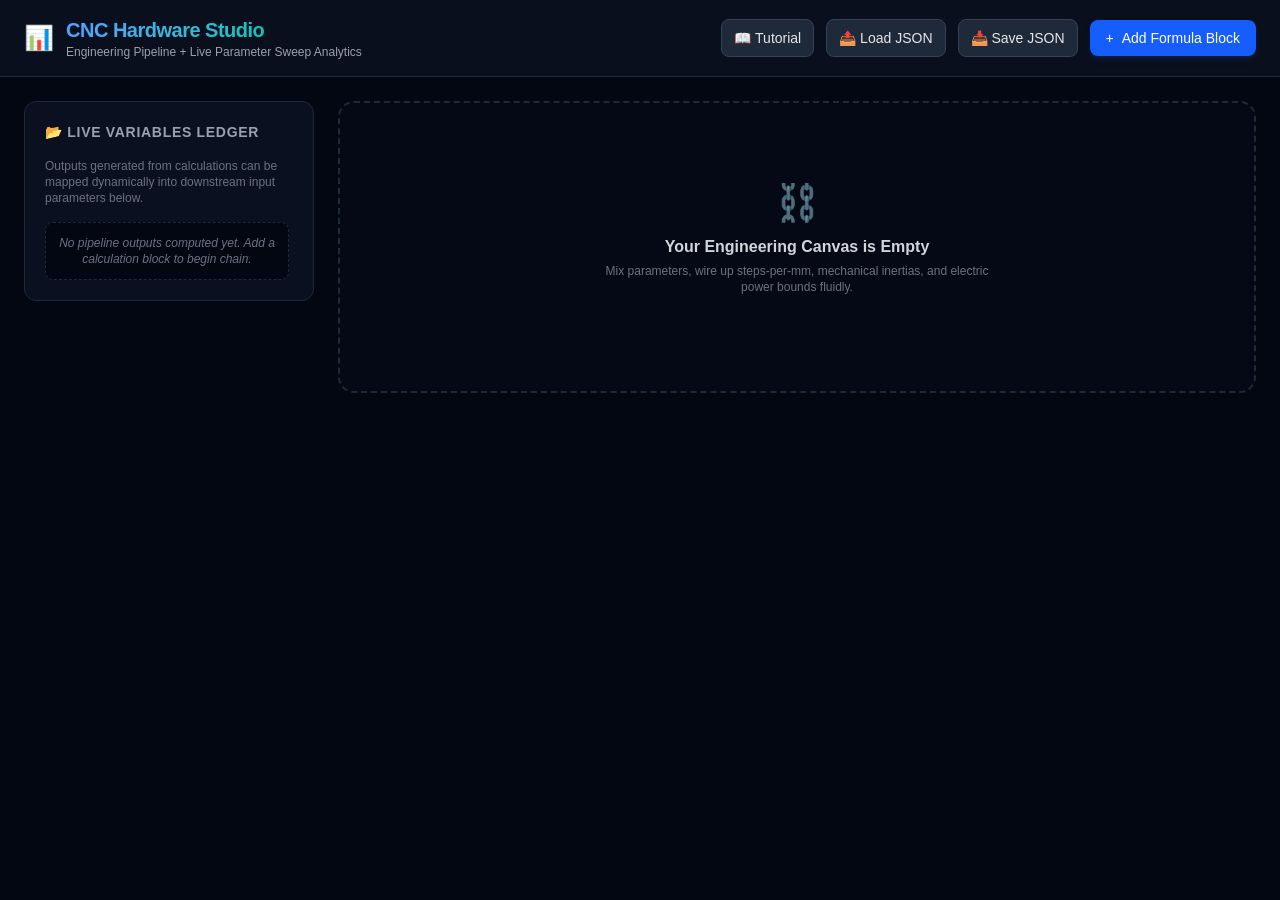
==== cnchardwareFrontend.html @ 28ab68db "inital commit" ====
<!DOCTYPE html>
<html lang="en">

<head>
    <meta charset="UTF-8">
    <meta name="viewport" content="width=device-width, initial-scale=1.0">
    <title>Dynamic CNC Hardware Math Studio</title>
    <link rel="stylesheet" href="./cncHardwareStyles.css">
    <style>
        /* Custom scrollbars for a clean engineering look */
        ::-webkit-scrollbar {
            width: 6px;
            height: 6px;
        }

        ::-webkit-scrollbar-track {
            background: #1f2937;
        }

        ::-webkit-scrollbar-thumb {
            background: #4b5563;
            border-radius: 3px;
        }
    </style>
</head>

<body class="bg-gray-950 text-gray-100 min-h-screen font-sans">

    <!-- Application Header -->
    <header
        class="border-b border-gray-800 bg-gray-900/50 backdrop-blur px-6 py-4 flex items-center justify-between sticky top-0 z-50">
        <div class="flex items-center gap-3">
            <span class="text-2xl">📊</span>
            <div>
                <h1
                    class="text-xl font-bold tracking-tight bg-gradient-to-r from-blue-400 to-emerald-400 bg-clip-text text-transparent">
                    CNC Hardware Studio</h1>
                <p class="text-xs text-gray-400">Engineering Pipeline + Live Parameter Sweep Analytics</p>
            </div>
        </div>
        <div class="flex items-center gap-3">
            <a href="./cncHardwareTutorial.html"
                class="bg-gray-800 hover:bg-gray-700 text-gray-200 font-medium text-sm px-3 py-2 rounded-lg transition-all border border-gray-700">
                📖 Tutorial
            </a>
            <button id="import-btn"
                class="bg-gray-800 hover:bg-gray-700 text-gray-200 font-medium text-sm px-3 py-2 rounded-lg transition-all border border-gray-700 flex items-center gap-1.5 cursor-pointer">
                📤 Load JSON
            </button>
            <input type="file" id="import-file" class="hidden" accept=".json">
            <button id="export-btn"
                class="bg-gray-800 hover:bg-gray-700 text-gray-200 font-medium text-sm px-3 py-2 rounded-lg transition-all border border-gray-700 flex items-center gap-1.5 cursor-pointer">
                📥 Save JSON
            </button>
            <button id="add-formula-btn"
                class="bg-blue-600 hover:bg-blue-500 text-white font-medium text-sm px-4 py-2 rounded-lg transition-all shadow-md shadow-blue-900/30 flex items-center gap-2 cursor-pointer">
                <span>+</span> Add Formula Block
            </button>
        </div>
    </header>

    <!-- Main Canvas Workspace Layout -->
    <main class="p-6 max-w-7xl mx-auto grid grid-cols-1 lg:grid-cols-4 gap-6">

        <!-- Sidebar: Variables Registry & Reference Pipeline -->
        <section
            class="lg:col-span-1 bg-gray-900/60 border border-gray-800 rounded-xl p-5 backdrop-blur h-fit sticky top-24">
            <h2 class="text-sm font-semibold uppercase tracking-wider text-gray-400 mb-4 flex items-center gap-2">
                📂 Live Variables Ledger
            </h2>
            <p class="text-xs text-gray-500 mb-4">Outputs generated from calculations can be mapped dynamically into
                downstream input parameters below.</p>

            <!-- List container for registered execution outputs -->
            <div id="variables-container" class="space-y-2 max-h-[450px] overflow-y-auto pr-1">
                <p
                    class="text-xs text-gray-500 italic p-3 text-center bg-gray-950 rounded-lg border border-dashed border-gray-800">
                    No pipeline outputs computed yet. Add a calculation block to begin chain.
                </p>
            </div>
        </section>

        <!-- Formula Node Interactive Canvas Workspace -->
        <section class="lg:col-span-3 space-y-6">
            <div id="canvas-placeholder"
                class="text-center py-20 border-2 border-dashed border-gray-800 rounded-2xl bg-gray-900/20">
                <span class="text-4xl block mb-3 opacity-60">⛓️</span>
                <h3 class="text-base font-semibold text-gray-300">Your Engineering Canvas is Empty</h3>
                <p class="text-xs text-gray-500 max-w-sm mx-auto mt-1 mb-4">Mix parameters, wire up steps-per-mm,
                    mechanical inertias, and electric power bounds fluidly.</p>
            </div>

            <!-- Live Calculation Pipeline Cards Stack -->
            <div id="formula-canvas" class="space-y-4"></div>
            <section id="pipeline-graphs" class="space-y-4 rounded-xl border border-gray-800 bg-gray-900/60 p-5" hidden>
                <div>
                    <h2 class="text-sm font-semibold uppercase tracking-wider text-gray-300">Pipeline Graphs</h2>
                    <p class="mt-1 text-xs text-gray-500">Collected graph outputs for enabled formula blocks.</p>
                </div>
                <div id="pipeline-graphs-container" class="space-y-4"></div>
            </section>
        </section>

    </main>

    <!-- Embedded Orchestration Engine Logic -->
    <script type="module">
        import CncHardwareMath from './cncHardwareMath.js';

        let blockCounter = 0;
        let activeBlocks = [];

        const excludedFormulas = new Set([
            'millimetersToInches',
            'inchesToMillimeters',
            'metersToFeet',
            'feetToMeters',
            'kilogramsToPounds',
            'poundsToKilograms',
            'newtonsToPoundForce',
            'poundForceToNewtons',
            'newtonMetersToPoundFeet',
            'poundFeetToNewtonMeters',
            'newtonMetersToPoundInches',
            'poundInchesToNewtonMeters',
            'wattsToHorsepower',
            'horsepowerToWatts',
            'stepsPerMmToStepsPerInch',
            'stepsPerInchToStepsPerMm',
            'estimateDcSupplyCurrent',
            'dcWireVoltageDrop',
            'dcWireVoltageDropAwg',
        ]);

        const formulaParameterRegistry = {
            estimateStepperSupplyCurrent: [
                'supplyVoltage',
                'phaseCurrentAmps',
                'phaseVoltage',
                'windingResistanceOhms',
                'energizedPhases',
                'driverEfficiency',
            ],
        };
        const optionalFormulaParameters = new Set([
            'estimateStepperSupplyCurrent.phaseVoltage',
            'estimateStepperSupplyCurrent.windingResistanceOhms',
        ]);
        const formulaParameterDefaults = {
            'estimateStepperSupplyCurrent.energizedPhases': 2,
            'estimateStepperSupplyCurrent.driverEfficiency': 0.9,
        };
        const formulaInputDescriptions = {
            stepperScrewStepsPerMm: {
                motorSteps: 'Full-step count for one motor revolution, usually 200 for a 1.8° stepper. Find it in the motor datasheet.',
                microstepping: 'Driver setting for how many microsteps divide each full motor step, such as 8 or 16.',
                driveTeeth: 'Number of teeth on the motor/input pulley or gear.',
                drivenTeeth: 'Number of teeth on the screw/output pulley or gear. The transmission ratio is driven teeth ÷ drive teeth.',
                screwLead: 'Distance the screw moves in one revolution, in millimeters. This is lead (travel per turn), not thread pitch unless they are equal.',
            },
            stepperPureBeltStepsPerMm: {
                motorSteps: 'Full-step count for one motor revolution, usually 200 for a 1.8° stepper.',
                microstepping: 'Driver setting for how many microsteps divide each full motor step, such as 8 or 16.',
                beltPitch: 'Distance between neighboring belt teeth, in millimeters (for example, 2 mm GT2 belt).',
                pulleyTeeth: 'Number of teeth on the motor pulley. Belt travel per motor turn is pitch × tooth count.',
            },
            servoScrewCountsPerMm: {
                encoderPpr: 'Encoder pulses (lines) per motor revolution before quadrature decoding. This formula multiplies the value by 4.',
                driveTeeth: 'Number of teeth on the motor/input pulley or gear.',
                drivenTeeth: 'Number of teeth on the screw/output pulley or gear. The transmission ratio is driven teeth ÷ drive teeth.',
                screwLead: 'Distance the screw moves in one revolution, in millimeters. This is lead (travel per turn), not thread pitch unless equal.',
            },
            getMechanicalResolution: {
                stepsOrCountsPerMm: 'Configured motor steps or encoder counts required to move the axis by 1 mm. The result is millimeters per step/count.',
            },
            stepperMaxTargetVoltage: {
                inductanceMh: 'Motor phase inductance in millihenries (mH), usually listed on the motor datasheet. This estimate expects mH, not H.',
            },
            estimateTotalPsuCurrent: {
                maxCurrentPerMotor: 'Estimated DC supply current for one motor, in amperes. Use supply-side current, not the motor winding/phase-current rating.',
                totalMotors: 'Number of motors connected to the shared DC power supply.',
            },
            dcCurrentFromPower: {
                powerWatts: 'DC electrical load power in watts. Enter the power consumed by the equipment.',
                voltage: 'DC supply voltage across the load, in volts. The estimate divides power by this voltage.',
            },
            currentFromVoltageAndResistance: {
                voltage: 'DC voltage applied across the resistor, in volts.',
                resistanceOhms: 'Resistance between the two measurement points, in ohms (Ω).',
            },
            singlePhaseAcCurrent: {
                powerWatts: 'Single-phase AC real power consumed by the load, in watts (W).',
                voltage: 'Single-phase AC RMS supply voltage in volts (V), normally the effective value shown on an AC meter.',
                powerFactor: 'Ratio of real power to apparent power for this AC load, from greater than 0 to 1. Use 1 for an ideal resistive load.',
            },
            threePhaseAcCurrent: {
                powerWatts: 'Total three-phase real power consumed by the balanced load, in watts (W).',
                lineVoltage: 'Three-phase line-to-line RMS voltage, measured between two phase wires.',
                powerFactor: 'Ratio of real power to apparent power for the balanced AC load, from greater than 0 to 1.',
            },
            acRmsVoltageToPeak: {
                voltageRms: 'Effective (RMS) voltage of a sinusoidal AC waveform, in volts. The result is its peak voltage.',
            },
            acPeakVoltageToRms: {
                voltagePeak: 'Maximum voltage of a sinusoidal AC waveform, in volts. The result is its effective RMS voltage.',
            },
            acRmsCurrentToPeak: {
                currentRms: 'Effective (RMS) current of a sinusoidal AC waveform, in amperes. The result is its peak current.',
            },
            acPeakCurrentToRms: {
                currentPeak: 'Maximum current of a sinusoidal AC waveform, in amperes. The result is its effective RMS current.',
            },
            singlePhaseAcApparentPower: {
                voltageRms: 'Single-phase AC supply voltage measured in RMS volts.',
                currentRms: 'Single-phase AC load current measured in RMS amperes.',
            },
            threePhaseAcApparentPower: {
                lineVoltageRms: 'Balanced three-phase line-to-line supply voltage in RMS volts.',
                lineCurrentRms: 'Balanced three-phase line current in RMS amperes.',
            },
            singlePhaseAcRealPower: {
                voltageRms: 'Single-phase AC supply voltage measured in RMS volts.',
                currentRms: 'Single-phase AC load current measured in RMS amperes.',
                powerFactor: 'Fraction of single-phase apparent power that is real/useful power, from 0 to 1.',
            },
            threePhaseAcRealPower: {
                lineVoltageRms: 'Balanced three-phase line-to-line supply voltage in RMS volts.',
                lineCurrentRms: 'Balanced three-phase line current in RMS amperes.',
                powerFactor: 'Fraction of balanced three-phase apparent power that is real/useful power, from 0 to 1.',
            },
            singlePhaseAcReactivePower: {
                voltageRms: 'Single-phase AC supply voltage measured in RMS volts.',
                currentRms: 'Single-phase AC load current measured in RMS amperes.',
                powerFactor: 'Ratio of real power to apparent power, from 0 to 1. The result is reactive-power magnitude only.',
            },
            threePhaseAcReactivePower: {
                lineVoltageRms: 'Balanced three-phase line-to-line supply voltage in RMS volts.',
                lineCurrentRms: 'Balanced three-phase line current in RMS amperes.',
                powerFactor: 'Ratio of real power to apparent power, from 0 to 1. The result is reactive-power magnitude only.',
            },
            singlePhaseAcPowerFactor: {
                realPowerWatts: 'Single-phase AC real power delivered to the load, in watts (W).',
                voltageRms: 'Single-phase AC supply voltage measured in RMS volts.',
                currentRms: 'Single-phase AC load current measured in RMS amperes.',
            },
            threePhaseAcPowerFactor: {
                realPowerWatts: 'Total balanced three-phase real power delivered to the load, in watts (W).',
                lineVoltageRms: 'Balanced three-phase line-to-line supply voltage in RMS volts.',
                lineCurrentRms: 'Balanced three-phase line current in RMS amperes.',
            },
            seriesRlcImpedanceOhms: {
                resistanceOhms: 'Resistance of the series circuit in ohms (Ω).',
                inductanceHenries: 'Inductance of the series circuit in henries (H). If your component is labeled in mH, divide that number by 1,000; for example, 2.8 mH = 0.0028 H.',
                capacitanceFarads: 'Capacitance of the series circuit in farads (F). Convert µF to F by dividing by 1,000,000.',
                frequencyHz: 'Frequency of the AC source connected to the series RLC circuit, in hertz (Hz).',
            },
            seriesRlcCurrentAmps: {
                voltageRms: 'RMS AC source voltage applied to the series RLC circuit, in volts.',
                resistanceOhms: 'Resistance in the series RLC circuit, in ohms (Ω).',
                inductanceHenries: 'Inductance in the series RLC circuit, in henries (H). Convert a datasheet value in mH to H by dividing by 1,000.',
                capacitanceFarads: 'Capacitance in the series RLC circuit, in farads (F). Convert µF to F by dividing by 1,000,000.',
                frequencyHz: 'AC source frequency for the series RLC circuit, in hertz (Hz).',
            },
            seriesRlcPowerFactor: {
                resistanceOhms: 'Resistance in the series RLC circuit, in ohms (Ω).',
                inductanceHenries: 'Inductance in the series RLC circuit, in henries (H). Convert a datasheet value in mH to H by dividing by 1,000.',
                capacitanceFarads: 'Capacitance in the series RLC circuit, in farads (F). Convert µF to F by dividing by 1,000,000.',
                frequencyHz: 'AC source frequency for the series RLC circuit, in hertz (Hz).',
            },
            seriesRlcPhaseAngleRadians: {
                resistanceOhms: 'Resistance in the series RLC circuit, in ohms (Ω).',
                inductanceHenries: 'Inductance in the series RLC circuit, in henries (H). Convert a datasheet value in mH to H by dividing by 1,000.',
                capacitanceFarads: 'Capacitance in the series RLC circuit, in farads (F). Convert µF to F by dividing by 1,000,000.',
                frequencyHz: 'AC source frequency for the series RLC circuit, in hertz (Hz).',
            },
            inductiveReactanceOhms: {
                inductanceHenries: 'Inductor value in henries (H). If the component is labeled in mH, divide that number by 1,000 before entering it.',
                frequencyHz: 'Frequency of the AC signal through the inductor, in hertz (Hz).',
            },
            capacitiveReactanceOhms: {
                capacitanceFarads: 'Capacitor value in farads (F). Convert the common µF rating to F by dividing by 1,000,000.',
                frequencyHz: 'Frequency of the AC signal through the capacitor, in hertz (Hz).',
            },
            lcResonantFrequencyHz: {
                inductanceHenries: 'Inductor value in henries (H). Convert a component rating in mH to H by dividing by 1,000.',
                capacitanceFarads: 'Capacitor value in farads (F). Convert µF to F by dividing by 1,000,000.',
            },
            inductorEnergyJoules: {
                inductanceHenries: 'Inductor value in henries (H). Convert a component rating in mH to H by dividing by 1,000.',
                currentAmps: 'Current flowing through the inductor, in amperes (A).',
            },
            capacitorEnergyJoules: {
                capacitanceFarads: 'Capacitor value in farads (F). Convert µF to F by dividing by 1,000,000.',
                voltage: 'Voltage across the capacitor, in volts (V), at the moment its stored energy is being calculated.',
            },
            inductanceFromVoltageAndCurrentRamp: {
                voltage: 'Voltage applied across the inductor while current is changing, in volts (V).',
                currentChangeAmps: 'Measured change in inductor current during the ramp, in amperes (A).',
                timeSeconds: 'Time taken for the measured current change, in seconds (s).',
            },
            capacitanceFromCurrentAndVoltageRamp: {
                currentAmps: 'Current flowing into or out of the capacitor during the ramp, in amperes (A).',
                voltageChange: 'Measured change in capacitor voltage during the ramp, in volts (V).',
                timeSeconds: 'Time taken for the measured voltage change, in seconds (s).',
            },
            estimateStepperSupplyCurrent: {
                supplyVoltage: 'DC voltage supplied to the stepper driver, in volts (V). The result is estimated DC supply current, not motor phase current.',
                phaseCurrentAmps: 'Motor winding (phase) current in amperes (A), typically from the motor/driver rating. This is not the DC supply current.',
                phaseVoltage: 'Voltage across one motor winding/phase, in volts (V). Enter this OR winding resistance, not both.',
                windingResistanceOhms: 'Resistance of one motor winding/phase, in ohms (Ω). Enter this OR phase voltage, not both.',
                energizedPhases: 'Number of motor phases assumed to draw power at once: 1 or 2. The estimate defaults to 2.',
                driverEfficiency: 'Estimated driver efficiency as a fraction from greater than 0 to 1; for example, 0.9 means 90%.',
            },
            awgToSquareMillimeters: {
                awg: 'American Wire Gauge size from 0 to 40. Smaller AWG numbers indicate thicker wire; the result is conductor area in mm².',
            },
            dcPowerWatts: {
                voltage: 'DC voltage across the load, in volts (V). This formula calculates DC power as voltage × current.',
                current: 'DC current drawn by the load, in amperes (A). This formula calculates DC power as voltage × current.',
            },
            maxFeedRateByFrequency: {
                controllerHz: 'Controller’s maximum step-pulse rate, in pulses per second (Hz). Check the controller or firmware specification.',
                stepsOrCountsPerMm: 'Axis steps or encoder counts required to travel 1 mm. Higher resolution lowers the calculated maximum feed rate.',
            },
            cylinderInertia: {
                massKg: 'Mass of the rotating cylindrical part, in kilograms (kg).',
                radiusMeter: 'Radius of the cylinder from its rotation axis to its outer surface, in meters. Use half the diameter.',
            },
            reflectedLinearLoadInertia: {
                totalMovingMassKg: 'Total mass that moves with this axis (gantry, carriage, workpiece, and attached hardware), in kilograms.',
                screwLeadMeter: 'Linear travel of the screw per revolution, in meters (for example, 5 mm = 0.005 m).',
                gearRatio: 'Motor revolutions per screw revolution. Enter 1 for direct drive; a 3:1 reduction is entered as 3.',
            },
            getInertiaRatio: {
                totalLoadInertia: 'Total load inertia reflected to the motor shaft, in kg·m². Include the driven parts and transmission.',
                motorInertia: 'Rotor inertia of the selected motor, in kg·m², from its datasheet.',
            },
            requiredTorqueForThrust: {
                targetThrustNewton: 'Linear force the motor/screw must produce, including cutting and friction forces, in newtons (N).',
                screwLeadMeter: 'Screw travel per revolution in meters (for example, 5 mm = 0.005 m). Smaller lead generally requires less torque for the same force.',
                efficiency: 'Mechanical efficiency of the screw drive: the fraction of motor torque converted into useful linear force. Enter 0–1 (for example, 0.85 for 85%).',
            },
            torqueAndRpmToWatts: {
                torqueNm: 'Rotational torque at the shaft, in newton-meters (N·m).',
                rpm: 'Shaft rotational speed in revolutions per minute (rpm).',
            },
            calibrateSteps: {
                currentSteps: 'Current controller setting in steps or counts per unit of distance.',
                commandedDistance: 'Distance the controller was told to move. Use the machine’s configured distance unit.',
                actualDistance: 'Distance the axis physically moved, measured in the same units as commandedDistance.',
            },
        };

        function getFunctionArgs(func, formulaName) {
            const registeredParameters = formulaParameterRegistry[formulaName];
            if (registeredParameters) {
                return registeredParameters.map((name) => ({
                    name,
                    defaultValue: optionalFormulaParameters.has(`${formulaName}.${name}`)
                        ? null
                        : formulaParameterDefaults[`${formulaName}.${name}`] ?? 0,
                    optional: optionalFormulaParameters.has(`${formulaName}.${name}`),
                }));
            }

            const source = func.toString();
            const openingParen = source.indexOf('(');
            if (openingParen < 0) return null;

            let depth = 0;
            let quote = null;
            let escaped = false;
            let closingParen = -1;
            for (let index = openingParen; index < source.length; index += 1) {
                const character = source[index];
                const nextCharacter = source[index + 1];
                if (quote) {
                    if (escaped) escaped = false;
                    else if (character === '\\') escaped = true;
                    else if (character === quote) quote = null;
                    continue;
                }
                if (character === '"' || character === "'" || character === '`') {
                    quote = character;
                } else if (character === '/' && nextCharacter === '*') {
                    const commentEnd = source.indexOf('*/', index + 2);
                    if (commentEnd < 0) return null;
                    index = commentEnd + 1;
                } else if (character === '/' && nextCharacter === '/') {
                    const commentEnd = source.indexOf('\n', index + 2);
                    if (commentEnd < 0) break;
                    index = commentEnd;
                } else if (character === '(') {
                    depth += 1;
                } else if (character === ')') {
                    depth -= 1;
                    if (depth === 0) {
                        closingParen = index;
                        break;
                    }
                }
            }
            if (closingParen < 0) return null;

            const parameterList = source.slice(openingParen + 1, closingParen).trim();
            if (!parameterList) return [];
            const parameterParts = [];
            let start = 0;
            let parentheses = 0;
            let brackets = 0;
            let braces = 0;
            quote = null;
            escaped = false;
            for (let index = 0; index < parameterList.length; index += 1) {
                const character = parameterList[index];
                const nextCharacter = parameterList[index + 1];
                if (quote) {
                    if (escaped) escaped = false;
                    else if (character === '\\') escaped = true;
                    else if (character === quote) quote = null;
                    continue;
                }
                if (character === '"' || character === "'" || character === '`') {
                    quote = character;
                } else if (character === '/' && nextCharacter === '*') {
                    const commentEnd = parameterList.indexOf('*/', index + 2);
                    if (commentEnd < 0) return null;
                    index = commentEnd + 1;
                } else if (character === '/' && nextCharacter === '/') {
                    const commentEnd = parameterList.indexOf('\n', index + 2);
                    if (commentEnd < 0) break;
                    index = commentEnd;
                } else if (character === '(') {
                    parentheses += 1;
                } else if (character === ')') {
                    parentheses -= 1;
                } else if (character === '[') {
                    brackets += 1;
                } else if (character === ']') {
                    brackets -= 1;
                } else if (character === '{') {
                    braces += 1;
                } else if (character === '}') {
                    braces -= 1;
                } else if (
                    character === ',' &&
                    parentheses === 0 &&
                    brackets === 0 &&
                    braces === 0
                ) {
                    parameterParts.push(parameterList.slice(start, index).trim());
                    start = index + 1;
                }
            }
            parameterParts.push(parameterList.slice(start).trim());

            const parameters = parameterParts
                .filter((parameter) => parameter.length > 0)
                .map((parameter) => {
                const match = parameter.trim().match(
                    /^([A-Za-z_$][\w$]*)(?:\s*=\s*([+-]?(?:\d+\.?\d*|\.\d+)(?:e[+-]?\d+)?))?$/i,
                );
                if (!match) return null;
                return { name: match[1], defaultValue: match[2] === undefined ? 0 : Number(match[2]) };
            });
            return parameters.some((parameter) => parameter === null) ? null : parameters;
        }

        const formulaArguments = new Map(
            Object.entries(CncHardwareMath)
                .filter(([name, formula]) => !excludedFormulas.has(name) && typeof formula === 'function')
                .map(([name, formula]) => [name, getFunctionArgs(formula, name)])
                .filter(([, args]) => args !== null),
        );
        const availableFormulas = [...formulaArguments.keys()];
        const graphProfiles = {
            requiredTorqueForThrust: {
                input: 'targetThrustNewton',
                min: 0,
                max: 2500,
                samples: 26,
                xLabel: 'Required machine thrust force (N)',
                yLabel: 'Required motor torque (N·m)',
            },
            reflectedLinearLoadInertia: {
                input: 'totalMovingMassKg',
                min: 5,
                max: 150,
                samples: 30,
                xLabel: 'Total moving-axis gantry mass (kg)',
                yLabel: 'Reflected load inertia (kg·m²)',
            },
        };
        const graphInputProfiles = {
            frequencyHz: {
                min: 10,
                max: 1000,
                xLabel: 'Frequency (Hz)',
            },
            inductanceMh: {
                min: 0.5,
                max: 10,
                xLabel: 'Inductance (mH)',
            },
            inductanceHenries: {
                min: 0.001,
                max: 0.1,
                xLabel: 'Inductance (H)',
            },
            stepsOrCountsPerMm: {
                min: 10,
                max: 2000,
                xLabel: 'Steps or counts per millimeter',
            },
            rpm: {
                min: 0,
                max: 3000,
                xLabel: 'Rotational speed (rpm)',
            },
        };

        function getGraphProfile(formulaName, inputName) {
            const formulaProfile = graphProfiles[formulaName];
            if (formulaProfile?.input === inputName) return formulaProfile;
            return graphInputProfiles[inputName] ?? null;
        }

        const addBtn = document.getElementById('add-formula-btn');
        const exportBtn = document.getElementById('export-btn');
        const importBtn = document.getElementById('import-btn');
        const importFile = document.getElementById('import-file');
        const canvas = document.getElementById('formula-canvas');
        const pipelineGraphs = document.getElementById('pipeline-graphs');
        const pipelineGraphsContainer = document.getElementById('pipeline-graphs-container');
        const placeholder = document.getElementById('canvas-placeholder');
        const varContainer = document.getElementById('variables-container');

        addBtn.addEventListener('click', () => createFormulaBlock());
        exportBtn.addEventListener('click', exportTimelineConfiguration);
        importBtn.addEventListener('click', () => importFile.click());
        importFile.addEventListener('change', importTimelineConfiguration);

        function createFormulaBlock(savedData = null) {
            if (availableFormulas.length === 0) {
                throw new Error('No supported numeric formulas were found in the math library.');
            }
            placeholder.classList.add('hidden');
            blockCounter += 1;
            const blockId = `block_${blockCounter}`;
            const selectedFormula = availableFormulas.includes(savedData?.selectedFormula)
                ? savedData.selectedFormula
                : availableFormulas[0];
            const parameters = formulaArguments.get(selectedFormula);
            const defaultGraphInput =
                graphProfiles[selectedFormula]?.input ?? parameters[0]?.name ?? '';
            const initialGraphInput = parameters.some(({ name }) => name === savedData?.graphInput)
                ? savedData.graphInput
                : defaultGraphInput;
            const defaultGraphProfile = getGraphProfile(selectedFormula, initialGraphInput);
            const blockState = {
                id: blockId,
                selectedFormula,
                outputVariable: typeof savedData?.outputVariable === 'string'
                    ? savedData.outputVariable.replace(/[^a-zA-Z0-9_]/g, '')
                    : `Result_${blockCounter}`,
                outputValue: 0,
                error: null,
                graphEnabled: Boolean(savedData?.graphEnabled),
                graphInput: initialGraphInput,
                graphMin: Number.isFinite(savedData?.graphMin)
                    ? savedData.graphMin
                    : defaultGraphProfile?.min ?? 0,
                graphMax: Number.isFinite(savedData?.graphMax)
                    ? savedData.graphMax
                    : defaultGraphProfile?.max ?? 10,
                graphSamples: Number.isInteger(savedData?.graphSamples)
                    ? Math.min(500, Math.max(2, savedData.graphSamples))
                    : defaultGraphProfile?.samples ?? 51,
                accelerationMode: savedData?.accelerationMode === 'angular' ? 'angular' : 'linear',
                accelerationValue: Number.isFinite(savedData?.accelerationValue)
                    ? savedData.accelerationValue
                    : 0.5,
                torqueConstantNmPerAmp: Number.isFinite(savedData?.torqueConstantNmPerAmp)
                    ? savedData.torqueConstantNmPerAmp
                    : 0.5,
                busVoltage: Number.isFinite(savedData?.busVoltage) ? savedData.busVoltage : 48,
                motorDriveEfficiency: Number.isFinite(savedData?.motorDriveEfficiency)
                    ? savedData.motorDriveEfficiency
                    : 0.9,
                accelerationDurationSeconds: Number.isFinite(savedData?.accelerationDurationSeconds)
                    ? savedData.accelerationDurationSeconds
                    : 2,
                decelerationDurationSeconds: Number.isFinite(savedData?.decelerationDurationSeconds)
                    ? savedData.decelerationDurationSeconds
                    : 2,
                inputs: savedData?.inputs && typeof savedData.inputs === 'object'
                    ? savedData.inputs
                    : {},
            };
            activeBlocks.push(blockState);

            const blockNode = document.createElement('div');
            blockNode.className = 'bg-gray-900 border border-gray-800 rounded-xl p-5 shadow-lg relative transition-all duration-200 hover:border-gray-700';
            blockNode.id = blockId;
            const header = document.createElement('div');
            header.className = 'flex flex-wrap items-center justify-between gap-4 border-b border-gray-800 pb-3 mb-4';
            const controls = document.createElement('div');
            controls.className = 'flex items-center gap-3';
            const number = document.createElement('span');
            number.className = 'bg-blue-900/40 text-blue-400 font-mono text-xs px-2.5 py-1 rounded border border-blue-800/60 font-bold';
            number.textContent = `#${blockCounter}`;
            const formulaSelect = document.createElement('select');
            formulaSelect.className = 'formula-select bg-gray-950 border border-gray-800 rounded-lg text-sm px-3 py-1.5 focus:outline-none focus:border-blue-500 font-semibold cursor-pointer text-gray-200';
            availableFormulas.forEach((formula) => {
                const option = document.createElement('option');
                option.value = formula;
                option.textContent = formula;
                option.selected = formula === selectedFormula;
                formulaSelect.appendChild(option);
            });
            controls.append(number, formulaSelect);

            const outputControls = document.createElement('div');
            outputControls.className = 'flex items-center gap-2';
            const variableLabel = document.createElement('label');
            variableLabel.className = 'text-xs text-gray-400 flex items-center bg-gray-950 border border-gray-800 rounded-lg px-2';
            variableLabel.textContent = 'var:';
            const variableInput = document.createElement('input');
            variableInput.type = 'text';
            variableInput.className = 'output-var-input bg-transparent border-none outline-none py-1 font-mono text-blue-400 w-24 font-bold';
            variableInput.value = blockState.outputVariable;
            variableInput.setAttribute('aria-label', 'Output variable name');
            variableLabel.appendChild(variableInput);
            const graphLabel = document.createElement('label');
            graphLabel.className = 'inline-flex items-center gap-2 cursor-pointer text-xs text-gray-400 select-none';
            const graphToggle = document.createElement('input');
            graphToggle.type = 'checkbox';
            graphToggle.className = 'graph-toggle-checkbox accent-emerald-500 rounded bg-gray-950';
            graphToggle.checked = blockState.graphEnabled;
            graphLabel.append(graphToggle, document.createTextNode('📊 Graph Sweep'));
            const deleteButton = document.createElement('button');
            deleteButton.type = 'button';
            deleteButton.className = 'text-gray-500 hover:text-red-400 p-1.5 transition-colors cursor-pointer text-sm';
            deleteButton.title = 'Remove Block';
            deleteButton.textContent = '✕';
            outputControls.append(graphLabel, variableLabel, deleteButton);
            header.append(controls, outputControls);

            const inputGrid = document.createElement('div');
            inputGrid.className = 'inputs-grid grid grid-cols-1 md:grid-cols-2 lg:grid-cols-3 gap-4';
            const graphWrapper = document.createElement('section');
            graphWrapper.className = 'graph-wrapper mt-4 rounded-lg border border-gray-800/60 bg-gray-950 p-4';
            graphWrapper.hidden = !blockState.graphEnabled;
            const graphHeading = document.createElement('h3');
            graphHeading.className = 'text-sm font-semibold text-gray-300';
            graphHeading.textContent = 'Parameter sweep graph';
            const graphControls = document.createElement('div');
            graphControls.className = 'mt-3 grid grid-cols-2 gap-3 md:grid-cols-4';
            const graphInput = document.createElement('select');
            graphInput.className = 'graph-input-select col-span-2 bg-gray-900 border border-gray-800 rounded-lg px-3 py-2 text-sm text-gray-200';
            graphInput.setAttribute('aria-label', 'Input parameter to sweep');
            const graphMin = document.createElement('input');
            graphMin.type = 'number';
            graphMin.step = 'any';
            graphMin.className = 'graph-min bg-gray-900 border border-gray-800 rounded-lg px-3 py-2 text-sm text-gray-200';
            graphMin.value = blockState.graphMin;
            graphMin.setAttribute('aria-label', 'Sweep minimum');
            graphMin.placeholder = 'Minimum';
            const graphMax = document.createElement('input');
            graphMax.type = 'number';
            graphMax.step = 'any';
            graphMax.className = 'graph-max bg-gray-900 border border-gray-800 rounded-lg px-3 py-2 text-sm text-gray-200';
            graphMax.value = blockState.graphMax;
            graphMax.setAttribute('aria-label', 'Sweep maximum');
            graphMax.placeholder = 'Maximum';
            const graphSamples = document.createElement('input');
            graphSamples.type = 'number';
            graphSamples.step = '1';
            graphSamples.min = '2';
            graphSamples.max = '500';
            graphSamples.className = 'graph-samples bg-gray-900 border border-gray-800 rounded-lg px-3 py-2 text-sm text-gray-200';
            graphSamples.value = blockState.graphSamples;
            graphSamples.setAttribute('aria-label', 'Number of graph samples');
            graphSamples.placeholder = 'Samples';
            const graphMinField = document.createElement('label');
            graphMinField.className = 'space-y-1 text-xs text-gray-400';
            graphMinField.append(document.createTextNode('Sweep minimum'), graphMin);
            const graphMaxField = document.createElement('label');
            graphMaxField.className = 'space-y-1 text-xs text-gray-400';
            graphMaxField.append(document.createTextNode('Sweep maximum'), graphMax);
            const graphSamplesField = document.createElement('label');
            graphSamplesField.className = 'space-y-1 text-xs text-gray-400';
            graphSamplesField.append(document.createTextNode('Sample count'), graphSamples);
            graphControls.append(graphInput, graphMinField, graphMaxField, graphSamplesField);
            const graphHint = document.createElement('p');
            graphHint.className = 'mt-2 text-xs text-gray-500';
            graphHint.textContent = 'Sweep one input while holding the other inputs at their current values. Sample count: 2–500.';
            const graphStatus = document.createElement('p');
            graphStatus.className = 'graph-status mt-2 min-h-5 text-xs text-amber-300';
            const graphCanvas = document.createElement('canvas');
            graphCanvas.className = 'graph-canvas mt-2 block h-64 w-full';
            graphCanvas.setAttribute('role', 'img');
            graphCanvas.setAttribute('aria-label', 'Formula output versus swept input');
            const accelerationControls = document.createElement('div');
            accelerationControls.className = 'acceleration-controls mt-4 grid grid-cols-1 gap-3 sm:grid-cols-3';
            accelerationControls.hidden = selectedFormula !== 'reflectedLinearLoadInertia';
            const accelerationMode = document.createElement('select');
            accelerationMode.className = 'acceleration-mode bg-gray-900 border border-gray-800 rounded-lg px-3 py-2 text-sm text-gray-200';
            accelerationMode.setAttribute('aria-label', 'Acceleration input type');
            [
                ['linear', 'Linear axis acceleration (m/s²)'],
                ['angular', 'Motor angular acceleration (rad/s²)'],
            ].forEach(([value, label]) => {
                const option = document.createElement('option');
                option.value = value;
                option.textContent = label;
                option.selected = value === blockState.accelerationMode;
                accelerationMode.appendChild(option);
            });
            const accelerationField = document.createElement('label');
            accelerationField.className = 'space-y-1 text-xs text-gray-400';
            accelerationField.appendChild(document.createTextNode('Acceleration'));
            const accelerationInput = document.createElement('input');
            accelerationInput.type = 'number';
            accelerationInput.step = 'any';
            accelerationInput.min = '0';
            accelerationInput.className = 'acceleration-value w-full bg-gray-900 border border-gray-800 rounded-lg px-3 py-2 text-sm text-gray-200';
            accelerationInput.value = blockState.accelerationValue;
            accelerationInput.setAttribute('aria-label', 'Acceleration value');
            accelerationField.appendChild(accelerationInput);
            const accelerationHint = document.createElement('p');
            accelerationHint.className = 'self-center text-xs leading-5 text-gray-500';
            accelerationHint.className = 'col-span-full text-xs leading-5 text-gray-500';
            accelerationHint.textContent = 'Linear acceleration is converted using screw lead and gear ratio from this block. Current estimates require motor torque constant (N·m/A), DC bus voltage, motor/drive efficiency, and phase durations.';
            const motorParameters = document.createElement('div');
            motorParameters.className = 'motor-current-parameters col-span-full grid grid-cols-1 gap-3 sm:grid-cols-2 lg:grid-cols-4';
            const motorFields = [
                ['torqueConstantNmPerAmp', 'Motor torque constant (N·m/A)', 0.5],
                ['busVoltage', 'DC bus voltage (V)', 48],
                ['motorDriveEfficiency', 'Motor/drive efficiency (0–1)', 0.9],
                ['accelerationDurationSeconds', 'Acceleration duration (s)', 2],
                ['decelerationDurationSeconds', 'Deceleration duration (s)', 2],
            ];
            motorFields.forEach(([key, labelText, defaultValue]) => {
                const label = document.createElement('label');
                label.className = 'space-y-1 text-xs text-gray-400';
                label.textContent = labelText;
                const input = document.createElement('input');
                input.type = 'number';
                input.step = 'any';
                input.min = '0';
                input.className = `motor-current-input motor-current-${key} w-full bg-gray-900 border border-gray-800 rounded-lg px-3 py-2 text-sm text-gray-200`;
                input.value = Number.isFinite(blockState[key]) ? blockState[key] : defaultValue;
                input.dataset.parameter = key;
                input.setAttribute('aria-label', labelText);
                label.appendChild(input);
                motorParameters.appendChild(label);
            });
            accelerationControls.append(accelerationMode, accelerationField, accelerationHint, motorParameters);
            const dynamicsGraphs = document.createElement('div');
            dynamicsGraphs.className = 'dynamics-graphs mt-4 space-y-4';
            dynamicsGraphs.hidden = true;
            const torqueMassPanel = document.createElement('div');
            torqueMassPanel.className = 'rounded-lg border border-gray-800 bg-gray-900/60 p-3';
            const torqueMassHeading = document.createElement('h4');
            torqueMassHeading.className = 'text-xs font-semibold text-gray-300';
            torqueMassHeading.textContent = 'Inertia and inertial torque vs. gantry mass (dual axes)';
            const torqueMassCanvas = document.createElement('canvas');
            torqueMassCanvas.className = 'torque-mass-canvas mt-2 block h-64 w-full';
            torqueMassCanvas.setAttribute('role', 'img');
            const torqueInertiaPanel = document.createElement('div');
            torqueInertiaPanel.className = 'rounded-lg border border-gray-800 bg-gray-900/60 p-3';
            const torqueInertiaHeading = document.createElement('h4');
            torqueInertiaHeading.className = 'text-xs font-semibold text-gray-300';
            torqueInertiaHeading.textContent = 'Inertial torque vs. reflected inertia';
            const torqueInertiaCanvas = document.createElement('canvas');
            torqueInertiaCanvas.className = 'torque-inertia-canvas mt-2 block h-64 w-full';
            torqueInertiaCanvas.setAttribute('role', 'img');
            const currentPanel = document.createElement('div');
            currentPanel.className = 'rounded-lg border border-gray-800 bg-gray-900/60 p-3';
            const currentHeading = document.createElement('h4');
            currentHeading.className = 'text-xs font-semibold text-gray-300';
            currentHeading.textContent = 'Estimated motor and DC bus current during acceleration/deceleration';
            const currentCanvas = document.createElement('canvas');
            currentCanvas.className = 'current-time-canvas mt-2 block h-64 w-full';
            currentCanvas.setAttribute('role', 'img');
            currentPanel.append(currentHeading, currentCanvas);
            torqueMassPanel.append(torqueMassHeading, torqueMassCanvas);
            torqueInertiaPanel.append(torqueInertiaHeading, torqueInertiaCanvas);
            dynamicsGraphs.append(torqueMassPanel, torqueInertiaPanel, currentPanel);
            graphWrapper.append(
                graphHeading,
                graphControls,
                graphHint,
                accelerationControls,
                graphStatus,
                graphCanvas,
                dynamicsGraphs,
            );
            const outputRow = document.createElement('div');
            outputRow.className = 'mt-4 pt-3 border-t border-gray-800/40 flex items-center justify-between bg-gray-950/40 -mx-5 -mb-5 p-5 rounded-b-xl';
            const outputCaption = document.createElement('span');
            outputCaption.className = 'text-xs text-gray-400 font-medium';
            outputCaption.textContent = 'Computed Result:';
            const outputDisplay = document.createElement('span');
            outputDisplay.className = 'output-display font-mono text-xl font-bold text-emerald-400';
            outputDisplay.textContent = '0.00';
            outputDisplay.setAttribute('aria-live', 'polite');
            outputRow.append(outputCaption, outputDisplay);
            blockNode.append(header, inputGrid, graphWrapper, outputRow);
            canvas.appendChild(blockNode);

            formulaSelect.addEventListener('change', () => {
                blockState.selectedFormula = formulaSelect.value;
                const graphProfile = graphProfiles[blockState.selectedFormula];
                if (graphProfile) {
                    blockState.graphInput = graphProfile.input;
                }
                renderInputsForBlock(blockNode, blockState);
                const selectedProfile = getGraphProfile(
                    blockState.selectedFormula,
                    blockState.graphInput,
                );
                if (selectedProfile) {
                    blockState.graphMin = selectedProfile.min;
                    blockState.graphMax = selectedProfile.max;
                    blockState.graphSamples = selectedProfile.samples ?? 51;
                    graphMin.value = blockState.graphMin;
                    graphMax.value = blockState.graphMax;
                    graphSamples.value = blockState.graphSamples;
                }
                evaluatePipeline();
            });
            variableInput.addEventListener('input', () => {
                blockState.outputVariable = variableInput.value.replace(/[^a-zA-Z0-9_]/g, '');
                if (variableInput.value !== blockState.outputVariable) {
                    variableInput.value = blockState.outputVariable;
                }
                evaluatePipeline();
            });
            graphToggle.addEventListener('change', () => {
                blockState.graphEnabled = graphToggle.checked;
                graphWrapper.hidden = !blockState.graphEnabled;
                evaluatePipeline();
            });
            graphInput.addEventListener('change', () => {
                blockState.graphInput = graphInput.value;
                const graphProfile = getGraphProfile(
                    blockState.selectedFormula,
                    blockState.graphInput,
                );
                if (graphProfile) {
                    blockState.graphMin = graphProfile.min;
                    blockState.graphMax = graphProfile.max;
                    blockState.graphSamples = graphProfile.samples ?? 51;
                    graphMin.value = blockState.graphMin;
                    graphMax.value = blockState.graphMax;
                    graphSamples.value = blockState.graphSamples;
                }
                evaluatePipeline();
            });
            graphMin.addEventListener('input', () => {
                blockState.graphMin = graphMin.valueAsNumber;
                evaluatePipeline();
            });
            graphMax.addEventListener('input', () => {
                blockState.graphMax = graphMax.valueAsNumber;
                evaluatePipeline();
            });
            graphSamples.addEventListener('input', () => {
                blockState.graphSamples = graphSamples.valueAsNumber;
                evaluatePipeline();
            });
            accelerationMode.addEventListener('change', () => {
                blockState.accelerationMode = accelerationMode.value;
                accelerationField.firstChild.textContent = blockState.accelerationMode === 'linear'
                    ? 'Linear acceleration (m/s²)'
                    : 'Angular acceleration (rad/s²)';
                evaluatePipeline();
            });
            accelerationInput.addEventListener('input', () => {
                blockState.accelerationValue = accelerationInput.valueAsNumber;
                evaluatePipeline();
            });
            motorParameters.querySelectorAll('.motor-current-input').forEach((input) => {
                input.addEventListener('input', () => {
                    blockState[input.dataset.parameter] = input.valueAsNumber;
                    evaluatePipeline();
                });
            });
            deleteButton.addEventListener('click', () => {
                activeBlocks = activeBlocks.filter((block) => block.id !== blockId);
                blockNode.remove();
                if (activeBlocks.length === 0) placeholder.classList.remove('hidden');
                evaluatePipeline();
            });

            renderInputsForBlock(blockNode, blockState);
            evaluatePipeline();
        }

        function populatePipeDropdown(selectElement, currentBlockId) {
            const previousValue = selectElement.value;
            selectElement.replaceChildren();
            const prompt = document.createElement('option');
            prompt.value = '';
            prompt.textContent = 'Select output...';
            selectElement.appendChild(prompt);
            for (const block of activeBlocks) {
                if (block.id === currentBlockId) break;
                if (!block.outputVariable) continue;
                const option = document.createElement('option');
                option.value = block.outputVariable;
                option.textContent = `${block.outputVariable} (${formatEngineeringValue(block.outputValue)})`;
                selectElement.appendChild(option);
            }
            if ([...selectElement.options].some((option) => option.value === previousValue)) {
                selectElement.value = previousValue;
            }
        }

        function renderInputsForBlock(blockNode, blockState) {
            const container = blockNode.querySelector('.inputs-grid');
            const graphInput = blockNode.querySelector('.graph-input-select');
            const accelerationControls = blockNode.querySelector('.acceleration-controls');
            accelerationControls.hidden = blockState.selectedFormula !== 'reflectedLinearLoadInertia';
            const oldInputs = blockState.inputs;
            blockState.inputs = {};
            container.replaceChildren();

            const parameters = formulaArguments.get(blockState.selectedFormula);
            graphInput.replaceChildren();
            parameters.forEach(({ name }) => {
                const option = document.createElement('option');
                option.value = name;
                option.textContent = `Sweep ${name}`;
                graphInput.appendChild(option);
            });
            if (!parameters.some(({ name }) => name === blockState.graphInput)) {
                blockState.graphInput =
                    graphProfiles[blockState.selectedFormula]?.input ??
                    parameters[0]?.name ??
                    '';
            }
            graphInput.value = blockState.graphInput;

            parameters.forEach(({ name, defaultValue }) => {
                const savedInput = oldInputs[name] && typeof oldInputs[name] === 'object'
                    ? oldInputs[name]
                    : { type: 'literal', value: defaultValue };
                const inputState = {
                    type: savedInput.type === 'pipe' ? 'pipe' : 'literal',
                    value: savedInput.value ?? defaultValue,
                };
                blockState.inputs[name] = inputState;

                const wrapper = document.createElement('div');
                wrapper.className = 'space-y-1.5';
                const label = document.createElement('label');
                label.className = 'block text-xs font-medium text-gray-400';
                const labelText = optionalFormulaParameters.has(
                    `${blockState.selectedFormula}.${name}`,
                )
                    ? `${name} (optional; choose one)`
                    : name;
                label.textContent = labelText;
                label.dataset.arg = name;
                const description = formulaInputDescriptions[blockState.selectedFormula]?.[name];
                if (description) {
                    label.title = description;
                    label.setAttribute('aria-label', `${labelText}. ${description}`);
                    const help = document.createElement('span');
                    help.className = 'ml-1 inline-flex cursor-help text-blue-400';
                    help.textContent = 'ⓘ';
                    help.title = description;
                    help.tabIndex = 0;
                    help.setAttribute('role', 'img');
                    help.setAttribute('aria-label', `Help: ${description}`);
                    label.appendChild(help);
                }
                const controls = document.createElement('div');
                controls.className = 'flex gap-2';
                const sourceSelect = document.createElement('select');
                sourceSelect.className = 'input-source-toggle bg-gray-950 border border-gray-800 rounded-lg text-xs px-2 py-2 text-gray-300';
                [['literal', 'Value'], ['pipe', 'Pipe 🔗']].forEach(([value, text]) => {
                    const option = document.createElement('option');
                    option.value = value;
                    option.textContent = text;
                    option.selected = inputState.type === value;
                    sourceSelect.appendChild(option);
                });
                const literalInput = document.createElement('input');
                literalInput.type = 'number';
                literalInput.step = 'any';
                literalInput.className = 'literal-input min-w-0 flex-1 bg-gray-950 border border-gray-800 rounded-lg px-3 py-2 text-sm text-gray-200';
                literalInput.value = inputState.type === 'literal' && inputState.value !== null
                    ? inputState.value
                    : inputState.type === 'literal' && optionalFormulaParameters.has(
                        `${blockState.selectedFormula}.${name}`,
                    )
                        ? ''
                        : defaultValue;
                literalInput.setAttribute('aria-label', name);
                const pipeSelect = document.createElement('select');
                pipeSelect.className = 'pipe-input min-w-0 flex-1 bg-gray-950 border border-gray-800 rounded-lg px-3 py-2 text-sm text-gray-200';
                pipeSelect.classList.toggle('hidden', inputState.type !== 'pipe');
                literalInput.classList.toggle('hidden', inputState.type !== 'literal');
                populatePipeDropdown(pipeSelect, blockState.id);
                if (inputState.type === 'pipe') pipeSelect.value = inputState.value;
                controls.append(sourceSelect, literalInput, pipeSelect);
                wrapper.append(label, controls);
                container.appendChild(wrapper);

                sourceSelect.addEventListener('change', () => {
                    inputState.type = sourceSelect.value;
                    literalInput.classList.toggle('hidden', inputState.type !== 'literal');
                    pipeSelect.classList.toggle('hidden', inputState.type !== 'pipe');
                    if (inputState.type === 'pipe') populatePipeDropdown(pipeSelect, blockState.id);
                    inputState.value = inputState.type === 'literal'
                        ? optionalFormulaParameters.has(`${blockState.selectedFormula}.${name}`) &&
                            literalInput.value === ''
                            ? null
                            : literalInput.valueAsNumber
                        : pipeSelect.value;
                    evaluatePipeline();
                });
                literalInput.addEventListener('input', () => {
                    inputState.value = optionalFormulaParameters.has(
                        `${blockState.selectedFormula}.${name}`,
                    ) && literalInput.value === ''
                        ? null
                        : literalInput.valueAsNumber;
                    evaluatePipeline();
                });
                pipeSelect.addEventListener('change', () => {
                    inputState.value = pipeSelect.value;
                    evaluatePipeline();
                });
            });
        }

        function getInputValue(block, name, scope) {
            const input = block.inputs[name];
            if (!input) throw new Error(`Missing input "${name}".`);
            if (input.type === 'literal') {
                if (
                    input.value === null &&
                    optionalFormulaParameters.has(`${block.selectedFormula}.${name}`)
                ) {
                    return null;
                }
                if (!Number.isFinite(input.value)) throw new Error(`Enter a valid number for "${name}".`);
                return input.value;
            }
            if (!input.value || !Object.hasOwn(scope, input.value)) {
                throw new Error(`Select an available output for "${name}".`);
            }
            return scope[input.value];
        }

        function invokeFormula(formulaName, parameters, values) {
            if (formulaName === 'estimateStepperSupplyCurrent') {
                const options = {};
                parameters.slice(2).forEach(({ name }, index) => {
                    const value = values[index + 2];
                    if (value !== null) options[name] = value;
                });
                return CncHardwareMath[formulaName](values[0], values[1], options);
            }
            return CncHardwareMath[formulaName](...values);
        }

        function evaluatePipeline() {
            const scope = {};
            activeBlocks.forEach((block) => {
                const blockNode = document.getElementById(block.id);
                if (!blockNode) return;
                blockNode.querySelectorAll('.pipe-input').forEach((select) => populatePipeDropdown(select, block.id));
                const display = blockNode.querySelector('.output-display');
                try {
                    const parameters = formulaArguments.get(block.selectedFormula);
                    const args = parameters.map(({ name }) => getInputValue(block, name, scope));
                    const result = invokeFormula(block.selectedFormula, parameters, args);
                    const scalarResult = typeof result === 'number'
                        ? result
                        : result && typeof result === 'object'
                            ? result.voltageDrop ?? result.supplyCurrentAmps ?? result.estimatedSupplyCurrentAmps
                            : result;
                    if (typeof scalarResult !== 'number' || Number.isNaN(scalarResult)) {
                        throw new Error('The formula did not produce a numeric result.');
                    }
                    block.outputValue = scalarResult;
                    block.error = null;
                    display.textContent = formatEngineeringValue(scalarResult);
                    display.title = '';
                    display.classList.remove('text-red-400');
                    display.classList.add('text-emerald-400');
                    if (block.outputVariable) scope[block.outputVariable] = scalarResult;
                } catch (error) {
                    block.outputValue = NaN;
                    block.error = error.message;
                    display.textContent = 'Error';
                    display.title = error.message;
                    display.classList.remove('text-emerald-400');
                    display.classList.add('text-red-400');
                }
                if (block.graphEnabled) renderBlockGraph(block, blockNode, scope);
            });
            runCrossBlockSafetyChecks(scope);
            renderSidebarLedger(scope);
            renderPipelineGraphGallery();
        }

        function renderBlockGraph(block, blockNode, scope) {
            const canvas = blockNode.querySelector('.graph-canvas');
            const status = blockNode.querySelector('.graph-status');
            const parameters = formulaArguments.get(block.selectedFormula);
            const dynamicsGraphs = blockNode.querySelector('.dynamics-graphs');
            const isReflectedInertia = block.selectedFormula === 'reflectedLinearLoadInertia';
            dynamicsGraphs.hidden = !isReflectedInertia;
            canvas.hidden = isReflectedInertia;
            const inputIndex = parameters.findIndex(({ name }) => name === block.graphInput);
            const sampleCount = block.graphSamples;
            if (
                inputIndex < 0 ||
                !Number.isFinite(block.graphMin) ||
                !Number.isFinite(block.graphMax) ||
                block.graphMin >= block.graphMax ||
                !Number.isInteger(sampleCount) ||
                sampleCount < 2 ||
                sampleCount > 500
            ) {
                clearGraph(canvas);
                status.textContent = 'Choose a valid sweep range and a sample count from 2 to 500.';
                return;
            }

            if (isReflectedInertia) {
                renderInertiaTorqueGraphs(block, blockNode, status, scope);
                return;
            }

            let baseArguments;
            try {
                baseArguments = parameters.map(({ name }) => getInputValue(block, name, scope));
            } catch (error) {
                clearGraph(canvas);
                status.textContent = `Cannot graph until inputs are valid: ${error.message}`;
                return;
            }

            const points = [];
            let failedSamples = 0;
            for (let index = 0; index < sampleCount; index += 1) {
                const sweptValue =
                    block.graphMin + ((block.graphMax - block.graphMin) * index) / (sampleCount - 1);
                const args = [...baseArguments];
                args[inputIndex] = sweptValue;
                try {
                    const result = invokeFormula(block.selectedFormula, parameters, args);
                    const value = typeof result === 'number'
                        ? result
                        : result && typeof result === 'object'
                            ? result.voltageDrop ?? result.supplyCurrentAmps ?? result.estimatedSupplyCurrentAmps
                            : NaN;
                    if (typeof value === 'number' && Number.isFinite(value)) {
                        points.push({ x: sweptValue, y: value });
                    } else {
                        failedSamples += 1;
                    }
                } catch {
                    failedSamples += 1;
                }
            }

            if (points.length === 0) {
                clearGraph(canvas);
                status.textContent = 'No finite results in this sweep. Adjust the range or inputs.';
                return;
            }
            try {
                const graphProfile = getGraphProfile(block.selectedFormula, block.graphInput);
                drawSweepGraph(
                    canvas,
                    points,
                    graphProfile?.xLabel ?? `${block.graphInput} (sweep input)`,
                    graphProfile?.yLabel ?? `${block.selectedFormula} output`,
                );
            } catch (error) {
                clearGraph(canvas);
                status.textContent = `Unable to draw graph: ${error.message}`;
                return;
            }
            status.textContent = failedSamples > 0
                ? `${points.length} valid points; ${failedSamples} invalid samples omitted.`
                : `${points.length} samples plotted.`;
        }

        function renderInertiaTorqueGraphs(block, blockNode, status, scope) {
            const parameters = formulaArguments.get(block.selectedFormula);
            const massIndex = parameters.findIndex(({ name }) => name === 'totalMovingMassKg');
            let baseArguments;
            try {
                baseArguments = parameters.map(({ name }) => getInputValue(block, name, scope));
            } catch (error) {
                clearGraph(blockNode.querySelector('.torque-mass-canvas'));
                clearGraph(blockNode.querySelector('.torque-inertia-canvas'));
                status.textContent = `Cannot graph dynamics until inputs are valid: ${error.message}`;
                return;
            }

            const screwLeadMeter = baseArguments[parameters.findIndex(({ name }) => name === 'screwLeadMeter')];
            const gearRatio = baseArguments[parameters.findIndex(({ name }) => name === 'gearRatio')];
            if (
                massIndex < 0 ||
                !Number.isFinite(screwLeadMeter) ||
                screwLeadMeter <= 0 ||
                !Number.isFinite(gearRatio) ||
                gearRatio <= 0 ||
                !Number.isFinite(block.accelerationValue) ||
                block.accelerationValue < 0
            ) {
                clearGraph(blockNode.querySelector('.torque-mass-canvas'));
                clearGraph(blockNode.querySelector('.torque-inertia-canvas'));
                status.textContent = 'Enter a positive screw lead and gear ratio, plus a non-negative acceleration.';
                return;
            }

            const angularAcceleration = block.accelerationMode === 'linear'
                ? (block.accelerationValue * 2 * Math.PI * gearRatio) / screwLeadMeter
                : block.accelerationValue;
            const linearAcceleration = block.accelerationMode === 'angular'
                ? (angularAcceleration * screwLeadMeter) / (2 * Math.PI * gearRatio)
                : block.accelerationValue;
            const inertiaPoints = [];
            let failedSamples = 0;

            for (let index = 0; index < block.graphSamples; index += 1) {
                const mass =
                    block.graphMin +
                    ((block.graphMax - block.graphMin) * index) / (block.graphSamples - 1);
                const args = [...baseArguments];
                args[massIndex] = mass;
                try {
                    const inertia = CncHardwareMath.reflectedLinearLoadInertia(...args);
                    if (!Number.isFinite(inertia) || inertia < 0) {
                        failedSamples += 1;
                        continue;
                    }
                    inertiaPoints.push({
                        mass,
                        inertia,
                        torque: inertia * angularAcceleration,
                    });
                } catch {
                    failedSamples += 1;
                }
            }

            if (inertiaPoints.length === 0) {
                clearGraph(blockNode.querySelector('.torque-mass-canvas'));
                clearGraph(blockNode.querySelector('.torque-inertia-canvas'));
                status.textContent = 'No valid inertia samples in this mass sweep.';
                return;
            }

            const torqueMassCanvas = blockNode.querySelector('.torque-mass-canvas');
            const torqueInertiaCanvas = blockNode.querySelector('.torque-inertia-canvas');
            drawDualAxisGraph(
                torqueMassCanvas,
                inertiaPoints.map(({ mass, inertia }) => ({ x: mass, y: inertia })),
                inertiaPoints.map(({ mass, torque }) => ({ x: mass, y: torque })),
                'Gantry mass (kg)',
                'Reflected inertia (kg·m²)',
                'Inertial torque (N·m)',
            );
            drawSweepGraph(
                torqueInertiaCanvas,
                inertiaPoints.map(({ inertia, torque }) => ({ x: inertia, y: torque })),
                'Reflected inertia (kg·m²)',
                'Inertial torque (N·m)',
            );
            const currentStatus = renderCurrentTimeGraph(
                block,
                blockNode.querySelector('.current-time-canvas'),
                baseArguments,
                angularAcceleration,
            );
            torqueMassCanvas.setAttribute(
                'aria-label',
                `Reflected inertia and inertial torque versus gantry mass. Linear acceleration ${formatEngineeringValue(linearAcceleration)} meters per second squared; angular acceleration ${formatEngineeringValue(angularAcceleration)} radians per second squared.`,
            );
            torqueInertiaCanvas.setAttribute(
                'aria-label',
                `Inertial torque versus reflected inertia at ${formatEngineeringValue(angularAcceleration)} radians per second squared angular acceleration.`,
            );
            status.textContent = `${inertiaPoints.length} mass samples plotted. Derived acceleration: ${formatEngineeringValue(linearAcceleration)} m/s² and ${formatEngineeringValue(angularAcceleration)} rad/s². ${currentStatus}${failedSamples ? ` ${failedSamples} invalid samples omitted.` : ''}`;
        }

        function renderCurrentTimeGraph(block, graphCanvas, formulaArgumentsForBlock, angularAcceleration) {
            const {
                torqueConstantNmPerAmp,
                busVoltage,
                motorDriveEfficiency,
                accelerationDurationSeconds,
                decelerationDurationSeconds,
            } = block;
            const parameters = formulaArguments.get(block.selectedFormula);
            const massIndex = parameters
                .findIndex(({ name }) => name === 'totalMovingMassKg');
            const movingMassKg = formulaArgumentsForBlock[massIndex];
            if (
                !Number.isFinite(movingMassKg) ||
                movingMassKg < 0 ||
                !Number.isFinite(torqueConstantNmPerAmp) ||
                torqueConstantNmPerAmp <= 0 ||
                !Number.isFinite(busVoltage) ||
                busVoltage <= 0 ||
                !Number.isFinite(motorDriveEfficiency) ||
                motorDriveEfficiency <= 0 ||
                motorDriveEfficiency > 1 ||
                !Number.isFinite(accelerationDurationSeconds) ||
                accelerationDurationSeconds <= 0 ||
                !Number.isFinite(decelerationDurationSeconds) ||
                decelerationDurationSeconds <= 0
            ) {
                clearGraph(graphCanvas);
                return 'Enter positive torque constant, bus voltage, efficiency, and acceleration/deceleration durations to graph current.';
            }

            const leadIndex = parameters
                .findIndex(({ name }) => name === 'screwLeadMeter');
            const ratioIndex = parameters
                .findIndex(({ name }) => name === 'gearRatio');
            const screwLead = formulaArgumentsForBlock[leadIndex];
            const gearRatio = formulaArgumentsForBlock[ratioIndex];
            if (
                massIndex < 0 ||
                !Number.isFinite(screwLead) ||
                screwLead <= 0 ||
                !Number.isFinite(gearRatio) ||
                gearRatio <= 0
            ) {
                clearGraph(graphCanvas);
                return 'Current graph requires literal screw lead and gear ratio inputs.';
            }

            const reflectedInertia =
                CncHardwareMath.reflectedLinearLoadInertia(movingMassKg, screwLead, gearRatio);
            const accelerationTorque = reflectedInertia * angularAcceleration;
            const peakMotorCurrent = accelerationTorque / torqueConstantNmPerAmp;
            const peakAngularVelocity = angularAcceleration * accelerationDurationSeconds;
            const duration = accelerationDurationSeconds + decelerationDurationSeconds;
            const sampleCount = 101;
            const points = [];
            for (let index = 0; index < sampleCount; index += 1) {
                const time = (duration * index) / (sampleCount - 1);
                let torque;
                let angularVelocity;
                if (time <= accelerationDurationSeconds) {
                    torque = accelerationTorque;
                    angularVelocity = angularAcceleration * time;
                } else {
                    const decelerationProgress =
                        (time - accelerationDurationSeconds) / decelerationDurationSeconds;
                    const decelerationAngularAcceleration =
                        peakAngularVelocity / decelerationDurationSeconds;
                    torque = -reflectedInertia * decelerationAngularAcceleration;
                    angularVelocity = peakAngularVelocity * (1 - decelerationProgress);
                }
                points.push({
                    x: time,
                    motorCurrent: torque / torqueConstantNmPerAmp,
                    dcBusCurrent:
                        (torque * angularVelocity) /
                        (busVoltage * motorDriveEfficiency),
                });
            }
            drawDualAxisGraph(
                graphCanvas,
                points.map(({ x, motorCurrent }) => ({ x, y: motorCurrent })),
                points.map(({ x, dcBusCurrent }) => ({ x, y: dcBusCurrent })),
                'Time (s)',
                'Torque-producing motor current (A)',
                'Estimated DC bus current (A)',
            );
            graphCanvas.setAttribute(
                'aria-label',
                'Estimated torque-producing motor current and DC bus current over a simplified acceleration and deceleration cycle. Negative DC bus current represents idealized regenerative power.',
            );
            return `Peak torque-producing current ${formatEngineeringValue(peakMotorCurrent)} A; deceleration current is signed negative. DC bus current is an ideal mechanical-power estimate and may be negative during regeneration.`;
        }

        function drawDualAxisGraph(
            canvas,
            firstSeries,
            secondSeries,
            xAxisLabel,
            leftAxisLabel,
            rightAxisLabel,
        ) {
            const bounds = canvas.getBoundingClientRect();
            const pixelRatio = window.devicePixelRatio || 1;
            const width = Math.max(320, Math.round(bounds.width));
            const height = Math.max(220, Math.round(bounds.height));
            canvas.width = Math.round(width * pixelRatio);
            canvas.height = Math.round(height * pixelRatio);
            const context = canvas.getContext('2d');
            if (!context) throw new Error('Canvas 2D context is unavailable.');
            context.setTransform(pixelRatio, 0, 0, pixelRatio, 0, 0);
            context.clearRect(0, 0, width, height);

            const margin = { top: 24, right: 82, bottom: 48, left: 82 };
            const plotWidth = width - margin.left - margin.right;
            const plotHeight = height - margin.top - margin.bottom;
            const xMin = Math.min(...firstSeries.map(({ x }) => x));
            const xMax = Math.max(...firstSeries.map(({ x }) => x));
            const yMinFor = (series) => Math.min(0, ...series.map(({ y }) => y));
            const yMaxFor = (series) => Math.max(...series.map(({ y }) => y));
            let leftMin = yMinFor(firstSeries);
            let leftMax = yMaxFor(firstSeries);
            let rightMin = yMinFor(secondSeries);
            let rightMax = yMaxFor(secondSeries);
            if (leftMin === leftMax) leftMax = leftMin + 1;
            if (rightMin === rightMax) rightMax = rightMin + 1;
            leftMax += (leftMax - leftMin) * 0.08;
            rightMax += (rightMax - rightMin) * 0.08;

            context.font = '10px sans-serif';
            context.lineWidth = 1;
            context.strokeStyle = '#374151';
            context.fillStyle = '#9ca3af';
            for (let tick = 0; tick <= 4; tick += 1) {
                const fraction = tick / 4;
                const y = margin.top + plotHeight * fraction;
                context.beginPath();
                context.moveTo(margin.left, y);
                context.lineTo(width - margin.right, y);
                context.stroke();
                context.textBaseline = 'middle';
                context.textAlign = 'right';
                context.fillText(
                    formatEngineeringValue(leftMax - (leftMax - leftMin) * fraction),
                    margin.left - 6,
                    y,
                );
                context.textAlign = 'left';
                context.fillText(
                    formatEngineeringValue(rightMax - (rightMax - rightMin) * fraction),
                    width - margin.right + 6,
                    y,
                );
            }

            const drawSeries = (series, yMin, yMax, color) => {
                context.strokeStyle = color;
                context.lineWidth = 2;
                context.beginPath();
                series.forEach(({ x, y }, index) => {
                    const px = margin.left + ((x - xMin) / (xMax - xMin || 1)) * plotWidth;
                    const py = margin.top + ((yMax - y) / (yMax - yMin)) * plotHeight;
                    if (index === 0) context.moveTo(px, py);
                    else context.lineTo(px, py);
                });
                context.stroke();
            };
            drawSeries(firstSeries, leftMin, leftMax, '#60a5fa');
            drawSeries(secondSeries, rightMin, rightMax, '#f59e0b');

            context.textAlign = 'center';
            context.textBaseline = 'top';
            context.fillStyle = '#60a5fa';
            context.fillText(leftAxisLabel, margin.left + 70, 4);
            context.fillStyle = '#f59e0b';
            context.fillText(rightAxisLabel, width - margin.right - 70, 4);
            context.fillStyle = '#9ca3af';
            context.fillText(xAxisLabel, margin.left + plotWidth / 2, height - 28);
        }

        function renderPipelineGraphGallery() {
            pipelineGraphsContainer.replaceChildren();
            const graphBlocks = activeBlocks
                .filter((block) => block.graphEnabled)
                .map((block) => ({
                    block,
                    node: document.getElementById(block.id),
                }))
                .filter(({ node }) => node);
            pipelineGraphs.hidden = graphBlocks.length === 0;
            graphBlocks.forEach(({ block, node }) => {
                const section = document.createElement('section');
                section.className = 'rounded-lg border border-gray-800 bg-gray-950 p-4';
                const heading = document.createElement('h3');
                heading.className = 'mb-3 text-sm font-semibold text-blue-300';
                heading.textContent = `Block ${activeBlocks.indexOf(block) + 1}: ${block.selectedFormula}`;
                section.appendChild(heading);
                const sourceCanvases = [...node.querySelectorAll(
                    '.graph-canvas:not([hidden]), .dynamics-graphs:not([hidden]) canvas:not([hidden])',
                )]
                    .filter((source) => !source.hidden && source.width > 0 && source.height > 0);
                sourceCanvases.forEach((source) => {
                    const figure = document.createElement('figure');
                    figure.className = 'mb-4 last:mb-0';
                    const caption = document.createElement('figcaption');
                    caption.className = 'mb-1 text-xs text-gray-400';
                    caption.textContent = source.getAttribute('aria-label') || 'Formula graph';
                    const copy = document.createElement('canvas');
                    copy.className = 'block h-64 w-full';
                    copy.setAttribute('role', 'img');
                    copy.setAttribute('aria-label', caption.textContent);
                    const bounds = copy.getBoundingClientRect();
                    const pixelRatio = window.devicePixelRatio || 1;
                    copy.width = Math.max(320, Math.round(bounds.width || source.width / pixelRatio)) * pixelRatio;
                    copy.height = Math.max(220, Math.round(bounds.height || source.height / pixelRatio)) * pixelRatio;
                    const context = copy.getContext('2d');
                    if (!context) return;
                    context.drawImage(source, 0, 0, copy.width, copy.height);
                    figure.append(caption, copy);
                    section.appendChild(figure);
                });
                pipelineGraphsContainer.appendChild(section);
            });
        }

        function clearGraph(canvas) {
            const context = canvas.getContext('2d');
            const bounds = canvas.getBoundingClientRect();
            const width = Math.max(1, Math.round(bounds.width));
            const height = Math.max(1, Math.round(bounds.height));
            canvas.width = width;
            canvas.height = height;
            context?.clearRect(0, 0, width, height);
        }

        function drawSweepGraph(canvas, points, xAxisLabel, yAxisLabel) {
            const bounds = canvas.getBoundingClientRect();
            const pixelRatio = window.devicePixelRatio || 1;
            const width = Math.max(320, Math.round(bounds.width));
            const height = Math.max(220, Math.round(bounds.height));
            canvas.width = Math.round(width * pixelRatio);
            canvas.height = Math.round(height * pixelRatio);
            const context = canvas.getContext('2d');
            if (!context) throw new Error('Canvas 2D context is unavailable.');
            context.setTransform(pixelRatio, 0, 0, pixelRatio, 0, 0);
            context.clearRect(0, 0, width, height);

            const margin = { top: 14, right: 18, bottom: 42, left: 72 };
            const plotWidth = width - margin.left - margin.right;
            const plotHeight = height - margin.top - margin.bottom;
            const xMin = points[0].x;
            const xMax = points[points.length - 1].x;
            let yMin = Math.min(...points.map(({ y }) => y));
            let yMax = Math.max(...points.map(({ y }) => y));
            if (yMin === yMax) {
                const padding = Math.max(Math.abs(yMin) * 0.05, 1);
                yMin -= padding;
                yMax += padding;
            } else {
                const padding = (yMax - yMin) * 0.08;
                yMin -= padding;
                yMax += padding;
            }

            context.font = '11px sans-serif';
            context.lineWidth = 1;
            context.strokeStyle = '#374151';
            context.fillStyle = '#9ca3af';
            for (let tick = 0; tick <= 4; tick += 1) {
                const fraction = tick / 4;
                const y = margin.top + plotHeight * fraction;
                const value = yMax - (yMax - yMin) * fraction;
                context.beginPath();
                context.moveTo(margin.left, y);
                context.lineTo(width - margin.right, y);
                context.stroke();
                context.textAlign = 'right';
                context.textBaseline = 'middle';
                context.fillText(formatEngineeringValue(value), margin.left - 8, y);
            }
            context.strokeStyle = '#34d399';
            context.lineWidth = 2;
            context.beginPath();
            points.forEach(({ x, y }, index) => {
                const plotX = margin.left + ((x - xMin) / (xMax - xMin)) * plotWidth;
                const plotY = margin.top + ((yMax - y) / (yMax - yMin)) * plotHeight;
                if (index === 0) context.moveTo(plotX, plotY);
                else context.lineTo(plotX, plotY);
            });
            context.stroke();

            context.fillStyle = '#9ca3af';
            context.textAlign = 'center';
            context.textBaseline = 'top';
            context.fillText(xAxisLabel, margin.left + plotWidth / 2, height - 30);
            context.save();
            context.translate(16, margin.top + plotHeight / 2);
            context.rotate(-Math.PI / 2);
            context.fillText(yAxisLabel, 0, 0);
            context.restore();
            canvas.setAttribute(
                'aria-label',
                `Graph of ${yAxisLabel} against ${xAxisLabel}, from ${formatEngineeringValue(xMin)} to ${formatEngineeringValue(xMax)}.`,
            );
        }

        window.addEventListener('resize', () => {
            if (activeBlocks.some((block) => block.graphEnabled)) evaluatePipeline();
        });

        function runCrossBlockSafetyChecks(scope) {
            document.querySelectorAll('.safety-warning-badge').forEach((element) => element.remove());
            document.querySelectorAll('.border-amber-500').forEach((element) => {
                element.classList.remove('border-amber-500', 'bg-amber-950/10');
            });
            activeBlocks.forEach((block) => {
                if (!Number.isFinite(block.outputValue)) return;
                if (block.selectedFormula === 'stepperMaxTargetVoltage' && block.outputValue > 0) {
                    activeBlocks.forEach((otherBlock) => {
                        if (!Object.hasOwn(otherBlock.inputs, 'supplyVoltage')) return;
                        try {
                            const plannedVoltage = getInputValue(otherBlock, 'supplyVoltage', scope);
                            if (plannedVoltage > block.outputValue) {
                                injectWarning(
                                    otherBlock.id,
                                    'supplyVoltage',
                                    `⚠️ High Risk: Voltage (${plannedVoltage} V) exceeds the estimated motor threshold (${block.outputValue.toFixed(1)} V). Verify the motor and driver specifications.`,
                                );
                            }
                        } catch {
                            // The regular input error state already explains an unresolved value.
                        }
                    });
                }
                if (block.selectedFormula === 'maxFeedRateByFrequency') {
                    const hz = scopeValue(block, 'controllerHz', scope);
                    const resolution = scopeValue(block, 'stepsOrCountsPerMm', scope);
                    if (resolution > 500 && hz <= 30000) {
                        injectWarning(
                            block.id,
                            'controllerHz',
                            '⚠️ Processor bottleneck: a 30 kHz controller may limit feed rate above 500 steps/mm.',
                        );
                    }
                }
                if (block.selectedFormula === 'getInertiaRatio' && block.outputValue > 10) {
                    injectWarning(
                        block.id,
                        'motorInertia',
                        `⚠️ High inertia ratio (${block.outputValue.toFixed(1)}:1). Check the servo manufacturer’s tuning guidance.`,
                    );
                }
                if (block.selectedFormula === 'getMechanicalResolution' && block.outputValue > 0.05) {
                    injectWarning(
                        block.id,
                        'stepsOrCountsPerMm',
                        `ℹ️ Coarse resolution: ${block.outputValue.toFixed(3)} mm/step or count may be unsuitable for fine machining.`,
                    );
                }
                // CHECK 5: Low power factor warning
                if (
                    (block.selectedFormula === 'threePhaseAcPowerFactor' ||
                        block.selectedFormula === 'singlePhaseAcPowerFactor') &&
                    block.outputValue < 0.75 &&
                    block.outputValue > 0
                ) {
                    injectWarning(
                        block.id,
                        'realPowerWatts',
                        `High Reactive Load: Your power factor (${block.outputValue.toFixed(2)}) is causing heavy efficiency loss. This creates immense wasted heat in the lines. Consider adding power factor correction capacitors!`,
                    );
                }
                // CHECK 6: Near-zero series impedance warning
                if (
                    block.selectedFormula === 'seriesRlcImpedanceOhms' &&
                    block.outputValue < 0.1 &&
                    block.outputValue > 0
                ) {
                    injectWarning(
                        block.id,
                        'resistanceOhms',
                        `Short Circuit Danger: Calculated series RLC impedance is extremely low (${block.outputValue.toFixed(3)} Ω). At resonance, current spikes destructively. Verify your dampening resistance or inductance parameters!`,
                    );
                }
            });
        }

        function scopeValue(block, name, scope) {
            try {
                return getInputValue(block, name, scope);
            } catch {
                return NaN;
            }
        }

        function injectWarning(blockId, inputFieldName, message) {
            const blockNode = document.getElementById(blockId);
            const label = blockNode?.querySelector(`[data-arg="${inputFieldName}"]`);
            if (!blockNode || !label) return;
            blockNode.classList.add('border-amber-500', 'bg-amber-950/10');
            const warning = document.createElement('div');
            warning.className = 'safety-warning-badge text-[11px] font-sans text-amber-400 mt-1 bg-amber-950/40 border border-amber-800/50 p-2 rounded-md leading-relaxed';
            warning.textContent = message;
            label.parentNode.appendChild(warning);
        }

        function formatEngineeringValue(value) {
            if (value === Infinity) return '∞';
            if (value === -Infinity) return '−∞';
            if (value === 0) return '0.00';
            if (Math.abs(value) < 0.0001) return value.toExponential(4);
            return value.toLocaleString(undefined, {
                minimumFractionDigits: 2,
                maximumFractionDigits: 4,
            });
        }

        function renderSidebarLedger(scope) {
            varContainer.replaceChildren();
            if (activeBlocks.length === 0) {
                const emptyMessage = document.createElement('p');
                emptyMessage.className = 'text-xs text-gray-500 italic p-3 text-center bg-gray-950 rounded-lg border border-dashed border-gray-800';
                emptyMessage.textContent = 'No pipeline outputs computed yet. Add a calculation block to begin chain.';
                varContainer.appendChild(emptyMessage);
                return;
            }
            Object.entries(scope).forEach(([variableName, value]) => {
                const item = document.createElement('div');
                item.className = 'flex items-center justify-between p-2.5 bg-gray-950 rounded-lg border border-gray-800/80 hover:border-gray-700 transition-colors font-mono text-xs';
                const name = document.createElement('span');
                name.className = 'text-blue-400 font-bold';
                name.textContent = `🔗 ${variableName}`;
                const result = document.createElement('span');
                result.className = 'text-emerald-400 font-bold';
                result.textContent = formatEngineeringValue(value);
                item.append(name, result);
                varContainer.appendChild(item);
            });
        }

        function exportTimelineConfiguration() {
            if (activeBlocks.length === 0) {
                alert('The pipeline contains no elements to save.');
                return;
            }
            const data = `data:application/json;charset=utf-8,${encodeURIComponent(JSON.stringify(activeBlocks, null, 2))}`;
            const downloadAnchor = document.createElement('a');
            downloadAnchor.href = data;
            downloadAnchor.download = 'cnc_studio_pipeline.json';
            document.body.appendChild(downloadAnchor);
            downloadAnchor.click();
            downloadAnchor.remove();
        }

        function importTimelineConfiguration(event) {
            const file = event.target.files?.[0];
            if (!file) return;
            const reader = new FileReader();
            reader.onload = () => {
                try {
                    const parsedConfig = JSON.parse(reader.result);
                    if (
                        !Array.isArray(parsedConfig) ||
                        !parsedConfig.every((block) => block && typeof block === 'object')
                    ) {
                        throw new Error('The selected file must contain an array of formula blocks.');
                    }
                    canvas.replaceChildren();
                    activeBlocks = [];
                    blockCounter = 0;
                    parsedConfig.forEach((blockData) => createFormulaBlock(blockData));
                    placeholder.classList.toggle('hidden', activeBlocks.length > 0);
                } catch (error) {
                    alert(`Unable to load JSON profile: ${error.message}`);
                    console.error(error);
                } finally {
                    importFile.value = '';
                }
            };
            reader.onerror = () => {
                alert('Unable to read the selected file.');
                importFile.value = '';
            };
            reader.readAsText(file);
        }
    </script>
</body>

</html>
---- cncHardwareStyles.css ----
/*! tailwindcss v4.3.3 | MIT License | https://tailwindcss.com */
@layer properties{@supports (((-webkit-hyphens:none)) and (not (margin-trim:inline))) or ((-moz-orient:inline) and (not (color:rgb(from red r g b)))){*,:before,:after,::backdrop{--tw-space-y-reverse:0;--tw-divide-y-reverse:0;--tw-border-style:solid;--tw-gradient-position:initial;--tw-gradient-from:#0000;--tw-gradient-via:#0000;--tw-gradient-to:#0000;--tw-gradient-stops:initial;--tw-gradient-via-stops:initial;--tw-gradient-from-position:0%;--tw-gradient-via-position:50%;--tw-gradient-to-position:100%;--tw-leading:initial;--tw-font-weight:initial;--tw-tracking:initial;--tw-shadow:0 0 #0000;--tw-shadow-color:initial;--tw-shadow-alpha:100%;--tw-inset-shadow:0 0 #0000;--tw-inset-shadow-color:initial;--tw-inset-shadow-alpha:100%;--tw-ring-color:initial;--tw-ring-shadow:0 0 #0000;--tw-inset-ring-color:initial;--tw-inset-ring-shadow:0 0 #0000;--tw-ring-inset:initial;--tw-ring-offset-width:0px;--tw-ring-offset-color:#fff;--tw-ring-offset-shadow:0 0 #0000;--tw-backdrop-blur:initial;--tw-backdrop-brightness:initial;--tw-backdrop-contrast:initial;--tw-backdrop-grayscale:initial;--tw-backdrop-hue-rotate:initial;--tw-backdrop-invert:initial;--tw-backdrop-opacity:initial;--tw-backdrop-saturate:initial;--tw-backdrop-sepia:initial;--tw-duration:initial}}}@layer theme{:root,:host{--font-sans:-apple-system, BlinkMacSystemFont, "Segoe UI", Roboto, "Helvetica Neue", "Noto Sans", Arial, sans-serif, "Apple Color Emoji", "Segoe UI Emoji", "Segoe UI Symbol", "Noto Color Emoji";--font-mono:ui-monospace, SFMono-Regular, Menlo, Monaco, Consolas, "Liberation Mono", "Courier New", monospace;--color-red-400:oklch(70.4% .191 22.216);--color-amber-100:oklch(96.2% .059 95.617);--color-amber-200:oklch(92.4% .12 95.746);--color-amber-300:oklch(87.9% .169 91.605);--color-amber-400:oklch(82.8% .189 84.429);--color-amber-500:oklch(76.9% .188 70.08);--color-amber-800:oklch(47.3% .137 46.201);--color-amber-900:oklch(41.4% .112 45.904);--color-amber-950:oklch(27.9% .077 45.635);--color-emerald-300:oklch(84.5% .143 164.978);--color-emerald-400:oklch(76.5% .177 163.223);--color-emerald-500:oklch(69.6% .17 162.48);--color-blue-200:oklch(88.2% .059 254.128);--color-blue-300:oklch(80.9% .105 251.813);--color-blue-400:oklch(70.7% .165 254.624);--color-blue-500:oklch(62.3% .214 259.815);--color-blue-600:oklch(54.6% .245 262.881);--color-blue-800:oklch(42.4% .199 265.638);--color-blue-900:oklch(37.9% .146 265.522);--color-blue-950:oklch(28.2% .091 267.935);--color-gray-100:oklch(96.7% .003 264.542);--color-gray-200:oklch(92.8% .006 264.531);--color-gray-300:oklch(87.2% .01 258.338);--color-gray-400:oklch(70.7% .022 261.325);--color-gray-500:oklch(55.1% .027 264.364);--color-gray-700:oklch(37.3% .034 259.733);--color-gray-800:oklch(27.8% .033 256.848);--color-gray-900:oklch(21% .034 264.665);--color-gray-950:oklch(13% .028 261.692);--color-white:#fff;--spacing:.25rem;--container-sm:24rem;--container-4xl:56rem;--container-7xl:80rem;--text-xs:.75rem;--text-xs--line-height:calc(1 / .75);--text-sm:.875rem;--text-sm--line-height:calc(1.25 / .875);--text-base:1rem;--text-base--line-height:calc(1.5 / 1);--text-lg:1.125rem;--text-lg--line-height:calc(1.75 / 1.125);--text-xl:1.25rem;--text-xl--line-height:calc(1.75 / 1.25);--text-2xl:1.5rem;--text-2xl--line-height:calc(2 / 1.5);--text-4xl:2.25rem;--text-4xl--line-height:calc(2.5 / 2.25);--font-weight-medium:500;--font-weight-semibold:600;--font-weight-bold:700;--tracking-tight:-.025em;--tracking-wider:.05em;--tracking-widest:.1em;--leading-relaxed:1.625;--radius-md:.375rem;--radius-lg:.5rem;--radius-xl:.75rem;--radius-2xl:1rem;--default-transition-duration:.15s;--default-transition-timing-function:cubic-bezier(.4, 0, .2, 1);--default-font-family:var(--font-sans);--default-mono-font-family:var(--font-mono)}}@layer base{*,:after,:before,::backdrop{box-sizing:border-box;border:0 solid;margin:0;padding:0}::file-selector-button{box-sizing:border-box;border:0 solid;margin:0;padding:0}html,:host{-webkit-text-size-adjust:100%;tab-size:4;line-height:1.5;font-family:var(--default-font-family,-apple-system, BlinkMacSystemFont, "Segoe UI", Roboto, "Helvetica Neue", "Noto Sans", Arial, sans-serif, "Apple Color Emoji", "Segoe UI Emoji", "Segoe UI Symbol", "Noto Color Emoji");font-feature-settings:var(--default-font-feature-settings,normal);font-variation-settings:var(--default-font-variation-settings,normal);-webkit-tap-highlight-color:transparent}hr{height:0;color:inherit;border-top-width:1px}abbr:where([title]){-webkit-text-decoration:underline dotted;text-decoration:underline dotted}h1,h2,h3,h4,h5,h6{font-size:inherit;font-weight:inherit}a{color:inherit;-webkit-text-decoration:inherit;-webkit-text-decoration:inherit;-webkit-text-decoration:inherit;text-decoration:inherit}b,strong{font-weight:bolder}code,kbd,samp,pre{font-family:var(--default-mono-font-family,ui-monospace, SFMono-Regular, Menlo, Monaco, Consolas, "Liberation Mono", "Courier New", monospace);font-feature-settings:var(--default-mono-font-feature-settings,normal);font-variation-settings:var(--default-mono-font-variation-settings,normal);font-size:1em}small{font-size:80%}sub,sup{vertical-align:baseline;font-size:75%;line-height:0;position:relative}sub{bottom:-.25em}sup{top:-.5em}table{text-indent:0;border-color:inherit;border-collapse:collapse}:-moz-focusring:where(:not(iframe)){outline:auto}progress{vertical-align:baseline}summary{display:list-item}ol,ul,menu{list-style:none}img,svg,video,canvas,audio,iframe,embed,object{vertical-align:middle;display:block}img,video{max-width:100%;height:auto}button,input,select,optgroup,textarea{font:inherit;font-feature-settings:inherit;font-variation-settings:inherit;letter-spacing:inherit;color:inherit;opacity:1;background-color:#0000;border-radius:0}::file-selector-button{font:inherit;font-feature-settings:inherit;font-variation-settings:inherit;letter-spacing:inherit;color:inherit;opacity:1;background-color:#0000;border-radius:0}:where(select:is([multiple],[size])) optgroup{font-weight:bolder}:where(select:is([multiple],[size])) optgroup option{padding-inline-start:20px}::file-selector-button{margin-inline-end:4px}::placeholder{opacity:1}@supports (not ((-webkit-appearance:-apple-pay-button))) or (contain-intrinsic-size:1px){::placeholder{color:currentColor}@supports (color:color-mix(in lab, red, red)){::placeholder{color:color-mix(in oklab, currentcolor 50%, transparent)}}}textarea{resize:vertical}::-webkit-search-decoration{-webkit-appearance:none}::-webkit-date-and-time-value{min-height:1lh;text-align:inherit}::-webkit-datetime-edit{display:inline-flex}::-webkit-datetime-edit-fields-wrapper{padding:0}::-webkit-datetime-edit{padding-block:0}::-webkit-datetime-edit-year-field{padding-block:0}::-webkit-datetime-edit-month-field{padding-block:0}::-webkit-datetime-edit-day-field{padding-block:0}::-webkit-datetime-edit-hour-field{padding-block:0}::-webkit-datetime-edit-minute-field{padding-block:0}::-webkit-datetime-edit-second-field{padding-block:0}::-webkit-datetime-edit-millisecond-field{padding-block:0}::-webkit-datetime-edit-meridiem-field{padding-block:0}::-webkit-calendar-picker-indicator{line-height:1}:-moz-ui-invalid{box-shadow:none}button,input:where([type=button],[type=reset],[type=submit]){appearance:button}::file-selector-button{appearance:button}::-webkit-inner-spin-button{height:auto}::-webkit-outer-spin-button{height:auto}[hidden]:where(:not([hidden=until-found])){display:none!important}}@layer components;@layer utilities{.relative{position:relative}.sticky{position:sticky}.top-0{top:0}.top-24{top:calc(var(--spacing) * 24)}.z-50{z-index:50}.col-span-2{grid-column:span 2/span 2}.col-span-full{grid-column:1/-1}.container{width:100%}@media (min-width:40rem){.container{max-width:40rem}}@media (min-width:48rem){.container{max-width:48rem}}@media (min-width:64rem){.container{max-width:64rem}}@media (min-width:80rem){.container{max-width:80rem}}@media (min-width:96rem){.container{max-width:96rem}}.-mx-5{margin-inline:calc(var(--spacing) * -5)}.mx-auto{margin-inline:auto}.mt-1{margin-top:var(--spacing)}.mt-2{margin-top:calc(var(--spacing) * 2)}.mt-3{margin-top:calc(var(--spacing) * 3)}.mt-4{margin-top:calc(var(--spacing) * 4)}.-mb-5{margin-bottom:calc(var(--spacing) * -5)}.mb-1{margin-bottom:var(--spacing)}.mb-3{margin-bottom:calc(var(--spacing) * 3)}.mb-4{margin-bottom:calc(var(--spacing) * 4)}.ml-1{margin-left:var(--spacing)}.block{display:block}.flex{display:flex}.grid{display:grid}.hidden{display:none}.inline-flex{display:inline-flex}.h-64{height:calc(var(--spacing) * 64)}.h-fit{height:fit-content}.max-h-\[450px\]{max-height:450px}.min-h-5{min-height:calc(var(--spacing) * 5)}.min-h-screen{min-height:100vh}.w-24{width:calc(var(--spacing) * 24)}.w-full{width:100%}.max-w-4xl{max-width:var(--container-4xl)}.max-w-7xl{max-width:var(--container-7xl)}.max-w-sm{max-width:var(--container-sm)}.min-w-0{min-width:0}.flex-1{flex:1}.cursor-help{cursor:help}.cursor-pointer{cursor:pointer}.resize{resize:both}.list-decimal{list-style-type:decimal}.list-disc{list-style-type:disc}.grid-cols-1{grid-template-columns:repeat(1,minmax(0,1fr))}.grid-cols-2{grid-template-columns:repeat(2,minmax(0,1fr))}.flex-wrap{flex-wrap:wrap}.items-center{align-items:center}.justify-between{justify-content:space-between}.gap-1\.5{gap:calc(var(--spacing) * 1.5)}.gap-2{gap:calc(var(--spacing) * 2)}.gap-3{gap:calc(var(--spacing) * 3)}.gap-4{gap:calc(var(--spacing) * 4)}.gap-6{gap:calc(var(--spacing) * 6)}:where(.space-y-1>:not(:last-child)){--tw-space-y-reverse:0;margin-block-start:calc(var(--spacing) * var(--tw-space-y-reverse));margin-block-end:calc(var(--spacing) * calc(1 - var(--tw-space-y-reverse)))}:where(.space-y-1\.5>:not(:last-child)){--tw-space-y-reverse:0;margin-block-start:calc(calc(var(--spacing) * 1.5) * var(--tw-space-y-reverse));margin-block-end:calc(calc(var(--spacing) * 1.5) * calc(1 - var(--tw-space-y-reverse)))}:where(.space-y-2>:not(:last-child)){--tw-space-y-reverse:0;margin-block-start:calc(calc(var(--spacing) * 2) * var(--tw-space-y-reverse));margin-block-end:calc(calc(var(--spacing) * 2) * calc(1 - var(--tw-space-y-reverse)))}:where(.space-y-3>:not(:last-child)){--tw-space-y-reverse:0;margin-block-start:calc(calc(var(--spacing) * 3) * var(--tw-space-y-reverse));margin-block-end:calc(calc(var(--spacing) * 3) * calc(1 - var(--tw-space-y-reverse)))}:where(.space-y-4>:not(:last-child)){--tw-space-y-reverse:0;margin-block-start:calc(calc(var(--spacing) * 4) * var(--tw-space-y-reverse));margin-block-end:calc(calc(var(--spacing) * 4) * calc(1 - var(--tw-space-y-reverse)))}:where(.space-y-6>:not(:last-child)){--tw-space-y-reverse:0;margin-block-start:calc(calc(var(--spacing) * 6) * var(--tw-space-y-reverse));margin-block-end:calc(calc(var(--spacing) * 6) * calc(1 - var(--tw-space-y-reverse)))}:where(.space-y-8>:not(:last-child)){--tw-space-y-reverse:0;margin-block-start:calc(calc(var(--spacing) * 8) * var(--tw-space-y-reverse));margin-block-end:calc(calc(var(--spacing) * 8) * calc(1 - var(--tw-space-y-reverse)))}:where(.divide-y>:not(:last-child)){--tw-divide-y-reverse:0;border-bottom-style:var(--tw-border-style);border-top-style:var(--tw-border-style);border-top-width:calc(1px * var(--tw-divide-y-reverse));border-bottom-width:calc(1px * calc(1 - var(--tw-divide-y-reverse)))}:where(.divide-gray-800>:not(:last-child)){border-color:var(--color-gray-800)}.self-center{align-self:center}.overflow-x-auto{overflow-x:auto}.overflow-y-auto{overflow-y:auto}.rounded{border-radius:.25rem}.rounded-2xl{border-radius:var(--radius-2xl)}.rounded-lg{border-radius:var(--radius-lg)}.rounded-md{border-radius:var(--radius-md)}.rounded-xl{border-radius:var(--radius-xl)}.rounded-b-xl{border-bottom-right-radius:var(--radius-xl);border-bottom-left-radius:var(--radius-xl)}.border{border-style:var(--tw-border-style);border-width:1px}.border-2{border-style:var(--tw-border-style);border-width:2px}.border-t{border-top-style:var(--tw-border-style);border-top-width:1px}.border-b{border-bottom-style:var(--tw-border-style);border-bottom-width:1px}.border-dashed{--tw-border-style:dashed;border-style:dashed}.border-none{--tw-border-style:none;border-style:none}.border-amber-500{border-color:var(--color-amber-500)}.border-amber-800\/50{border-color:#953d0080}@supports (color:color-mix(in lab, red, red)){.border-amber-800\/50{border-color:color-mix(in oklab, var(--color-amber-800) 50%, transparent)}}.border-amber-900{border-color:var(--color-amber-900)}.border-blue-800\/60{border-color:#193cb899}@supports (color:color-mix(in lab, red, red)){.border-blue-800\/60{border-color:color-mix(in oklab, var(--color-blue-800) 60%, transparent)}}.border-blue-900{border-color:var(--color-blue-900)}.border-gray-700{border-color:var(--color-gray-700)}.border-gray-800{border-color:var(--color-gray-800)}.border-gray-800\/40{border-color:#1e293966}@supports (color:color-mix(in lab, red, red)){.border-gray-800\/40{border-color:color-mix(in oklab, var(--color-gray-800) 40%, transparent)}}.border-gray-800\/60{border-color:#1e293999}@supports (color:color-mix(in lab, red, red)){.border-gray-800\/60{border-color:color-mix(in oklab, var(--color-gray-800) 60%, transparent)}}.border-gray-800\/80{border-color:#1e2939cc}@supports (color:color-mix(in lab, red, red)){.border-gray-800\/80{border-color:color-mix(in oklab, var(--color-gray-800) 80%, transparent)}}.bg-amber-950\/10{background-color:#4619011a}@supports (color:color-mix(in lab, red, red)){.bg-amber-950\/10{background-color:color-mix(in oklab, var(--color-amber-950) 10%, transparent)}}.bg-amber-950\/30{background-color:#4619014d}@supports (color:color-mix(in lab, red, red)){.bg-amber-950\/30{background-color:color-mix(in oklab, var(--color-amber-950) 30%, transparent)}}.bg-amber-950\/40{background-color:#46190166}@supports (color:color-mix(in lab, red, red)){.bg-amber-950\/40{background-color:color-mix(in oklab, var(--color-amber-950) 40%, transparent)}}.bg-blue-600{background-color:var(--color-blue-600)}.bg-blue-900\/40{background-color:#1c398e66}@supports (color:color-mix(in lab, red, red)){.bg-blue-900\/40{background-color:color-mix(in oklab, var(--color-blue-900) 40%, transparent)}}.bg-blue-950\/40{background-color:#16245666}@supports (color:color-mix(in lab, red, red)){.bg-blue-950\/40{background-color:color-mix(in oklab, var(--color-blue-950) 40%, transparent)}}.bg-gray-800{background-color:var(--color-gray-800)}.bg-gray-900{background-color:var(--color-gray-900)}.bg-gray-900\/20{background-color:#10182833}@supports (color:color-mix(in lab, red, red)){.bg-gray-900\/20{background-color:color-mix(in oklab, var(--color-gray-900) 20%, transparent)}}.bg-gray-900\/50{background-color:#10182880}@supports (color:color-mix(in lab, red, red)){.bg-gray-900\/50{background-color:color-mix(in oklab, var(--color-gray-900) 50%, transparent)}}.bg-gray-900\/60{background-color:#10182899}@supports (color:color-mix(in lab, red, red)){.bg-gray-900\/60{background-color:color-mix(in oklab, var(--color-gray-900) 60%, transparent)}}.bg-gray-950{background-color:var(--color-gray-950)}.bg-gray-950\/40{background-color:#03071266}@supports (color:color-mix(in lab, red, red)){.bg-gray-950\/40{background-color:color-mix(in oklab, var(--color-gray-950) 40%, transparent)}}.bg-transparent{background-color:#0000}.bg-gradient-to-r{--tw-gradient-position:to right in oklab;background-image:linear-gradient(var(--tw-gradient-stops))}.from-blue-400{--tw-gradient-from:var(--color-blue-400);--tw-gradient-stops:var(--tw-gradient-via-stops,var(--tw-gradient-position), var(--tw-gradient-from) var(--tw-gradient-from-position), var(--tw-gradient-to) var(--tw-gradient-to-position))}.to-emerald-400{--tw-gradient-to:var(--color-emerald-400);--tw-gradient-stops:var(--tw-gradient-via-stops,var(--tw-gradient-position), var(--tw-gradient-from) var(--tw-gradient-from-position), var(--tw-gradient-to) var(--tw-gradient-to-position))}.bg-clip-text{-webkit-background-clip:text;background-clip:text}.p-1\.5{padding:calc(var(--spacing) * 1.5)}.p-2{padding:calc(var(--spacing) * 2)}.p-2\.5{padding:calc(var(--spacing) * 2.5)}.p-3{padding:calc(var(--spacing) * 3)}.p-4{padding:calc(var(--spacing) * 4)}.p-5{padding:calc(var(--spacing) * 5)}.p-6{padding:calc(var(--spacing) * 6)}.px-1\.5{padding-inline:calc(var(--spacing) * 1.5)}.px-2{padding-inline:calc(var(--spacing) * 2)}.px-2\.5{padding-inline:calc(var(--spacing) * 2.5)}.px-3{padding-inline:calc(var(--spacing) * 3)}.px-4{padding-inline:calc(var(--spacing) * 4)}.px-6{padding-inline:calc(var(--spacing) * 6)}.py-0\.5{padding-block:calc(var(--spacing) * .5)}.py-1{padding-block:var(--spacing)}.py-1\.5{padding-block:calc(var(--spacing) * 1.5)}.py-2{padding-block:calc(var(--spacing) * 2)}.py-4{padding-block:calc(var(--spacing) * 4)}.py-5{padding-block:calc(var(--spacing) * 5)}.py-8{padding-block:calc(var(--spacing) * 8)}.py-20{padding-block:calc(var(--spacing) * 20)}.pt-3{padding-top:calc(var(--spacing) * 3)}.pt-5{padding-top:calc(var(--spacing) * 5)}.pr-1{padding-right:var(--spacing)}.pb-3{padding-bottom:calc(var(--spacing) * 3)}.pl-6{padding-left:calc(var(--spacing) * 6)}.text-center{text-align:center}.text-left{text-align:left}.font-mono{font-family:var(--font-mono)}.font-sans{font-family:var(--font-sans)}.text-2xl{font-size:var(--text-2xl);line-height:var(--tw-leading,var(--text-2xl--line-height))}.text-4xl{font-size:var(--text-4xl);line-height:var(--tw-leading,var(--text-4xl--line-height))}.text-base{font-size:var(--text-base);line-height:var(--tw-leading,var(--text-base--line-height))}.text-lg{font-size:var(--text-lg);line-height:var(--tw-leading,var(--text-lg--line-height))}.text-sm{font-size:var(--text-sm);line-height:var(--tw-leading,var(--text-sm--line-height))}.text-xl{font-size:var(--text-xl);line-height:var(--tw-leading,var(--text-xl--line-height))}.text-xs{font-size:var(--text-xs);line-height:var(--tw-leading,var(--text-xs--line-height))}.text-\[11px\]{font-size:11px}.leading-5{--tw-leading:calc(var(--spacing) * 5);line-height:calc(var(--spacing) * 5)}.leading-6{--tw-leading:calc(var(--spacing) * 6);line-height:calc(var(--spacing) * 6)}.leading-7{--tw-leading:calc(var(--spacing) * 7);line-height:calc(var(--spacing) * 7)}.leading-relaxed{--tw-leading:var(--leading-relaxed);line-height:var(--leading-relaxed)}.font-bold{--tw-font-weight:var(--font-weight-bold);font-weight:var(--font-weight-bold)}.font-medium{--tw-font-weight:var(--font-weight-medium);font-weight:var(--font-weight-medium)}.font-semibold{--tw-font-weight:var(--font-weight-semibold);font-weight:var(--font-weight-semibold)}.tracking-tight{--tw-tracking:var(--tracking-tight);letter-spacing:var(--tracking-tight)}.tracking-wider{--tw-tracking:var(--tracking-wider);letter-spacing:var(--tracking-wider)}.tracking-widest{--tw-tracking:var(--tracking-widest);letter-spacing:var(--tracking-widest)}.text-amber-100{color:var(--color-amber-100)}.text-amber-200{color:var(--color-amber-200)}.text-amber-300{color:var(--color-amber-300)}.text-amber-400{color:var(--color-amber-400)}.text-blue-200{color:var(--color-blue-200)}.text-blue-300{color:var(--color-blue-300)}.text-blue-400{color:var(--color-blue-400)}.text-emerald-300{color:var(--color-emerald-300)}.text-emerald-400{color:var(--color-emerald-400)}.text-gray-100{color:var(--color-gray-100)}.text-gray-200{color:var(--color-gray-200)}.text-gray-300{color:var(--color-gray-300)}.text-gray-400{color:var(--color-gray-400)}.text-gray-500{color:var(--color-gray-500)}.text-red-400{color:var(--color-red-400)}.text-transparent{color:#0000}.text-white{color:var(--color-white)}.uppercase{text-transform:uppercase}.italic{font-style:italic}.accent-emerald-500{accent-color:var(--color-emerald-500)}.opacity-60{opacity:.6}.shadow-lg{--tw-shadow:0 10px 15px -3px var(--tw-shadow-color,#0000001a), 0 4px 6px -4px var(--tw-shadow-color,#0000001a);box-shadow:var(--tw-inset-shadow), var(--tw-inset-ring-shadow), var(--tw-ring-offset-shadow), var(--tw-ring-shadow), var(--tw-shadow)}.shadow-md{--tw-shadow:0 4px 6px -1px var(--tw-shadow-color,#0000001a), 0 2px 4px -2px var(--tw-shadow-color,#0000001a);box-shadow:var(--tw-inset-shadow), var(--tw-inset-ring-shadow), var(--tw-ring-offset-shadow), var(--tw-ring-shadow), var(--tw-shadow)}.shadow-blue-900\/30{--tw-shadow-color:#1c398e4d}@supports (color:color-mix(in lab, red, red)){.shadow-blue-900\/30{--tw-shadow-color:color-mix(in oklab, color-mix(in oklab, var(--color-blue-900) 30%, transparent) var(--tw-shadow-alpha), transparent)}}.backdrop-blur{--tw-backdrop-blur:blur(8px);-webkit-backdrop-filter:var(--tw-backdrop-blur,) var(--tw-backdrop-brightness,) var(--tw-backdrop-contrast,) var(--tw-backdrop-grayscale,) var(--tw-backdrop-hue-rotate,) var(--tw-backdrop-invert,) var(--tw-backdrop-opacity,) var(--tw-backdrop-saturate,) var(--tw-backdrop-sepia,);backdrop-filter:var(--tw-backdrop-blur,) var(--tw-backdrop-brightness,) var(--tw-backdrop-contrast,) var(--tw-backdrop-grayscale,) var(--tw-backdrop-hue-rotate,) var(--tw-backdrop-invert,) var(--tw-backdrop-opacity,) var(--tw-backdrop-saturate,) var(--tw-backdrop-sepia,)}.transition-all{transition-property:all;transition-timing-function:var(--tw-ease,var(--default-transition-timing-function));transition-duration:var(--tw-duration,var(--default-transition-duration))}.transition-colors{transition-property:color,background-color,border-color,outline-color,text-decoration-color,fill,stroke,--tw-gradient-from,--tw-gradient-via,--tw-gradient-to;transition-timing-function:var(--tw-ease,var(--default-transition-timing-function));transition-duration:var(--tw-duration,var(--default-transition-duration))}.duration-200{--tw-duration:.2s;transition-duration:.2s}.outline-none{--tw-outline-style:none;outline-style:none}.select-none{-webkit-user-select:none;user-select:none}.last\:mb-0:last-child{margin-bottom:0}@media (hover:hover){.hover\:border-gray-700:hover{border-color:var(--color-gray-700)}.hover\:bg-blue-500:hover{background-color:var(--color-blue-500)}.hover\:bg-gray-700:hover{background-color:var(--color-gray-700)}.hover\:text-blue-200:hover{color:var(--color-blue-200)}.hover\:text-red-400:hover{color:var(--color-red-400)}}.focus\:border-blue-500:focus{border-color:var(--color-blue-500)}.focus\:outline-none:focus{--tw-outline-style:none;outline-style:none}@media (min-width:40rem){.sm\:grid-cols-2{grid-template-columns:repeat(2,minmax(0,1fr))}.sm\:grid-cols-3{grid-template-columns:repeat(3,minmax(0,1fr))}}@media (min-width:48rem){.md\:grid-cols-2{grid-template-columns:repeat(2,minmax(0,1fr))}.md\:grid-cols-4{grid-template-columns:repeat(4,minmax(0,1fr))}}@media (min-width:64rem){.lg\:col-span-1{grid-column:span 1/span 1}.lg\:col-span-3{grid-column:span 3/span 3}.lg\:grid-cols-3{grid-template-columns:repeat(3,minmax(0,1fr))}.lg\:grid-cols-4{grid-template-columns:repeat(4,minmax(0,1fr))}}}@property --tw-space-y-reverse{syntax:"*";inherits:false;initial-value:0}@property --tw-divide-y-reverse{syntax:"*";inherits:false;initial-value:0}@property --tw-border-style{syntax:"*";inherits:false;initial-value:solid}@property --tw-gradient-position{syntax:"*";inherits:false}@property --tw-gradient-from{syntax:"<color>";inherits:false;initial-value:#0000}@property --tw-gradient-via{syntax:"<color>";inherits:false;initial-value:#0000}@property --tw-gradient-to{syntax:"<color>";inherits:false;initial-value:#0000}@property --tw-gradient-stops{syntax:"*";inherits:false}@property --tw-gradient-via-stops{syntax:"*";inherits:false}@property --tw-gradient-from-position{syntax:"<length-percentage>";inherits:false;initial-value:0%}@property --tw-gradient-via-position{syntax:"<length-percentage>";inherits:false;initial-value:50%}@property --tw-gradient-to-position{syntax:"<length-percentage>";inherits:false;initial-value:100%}@property --tw-leading{syntax:"*";inherits:false}@property --tw-font-weight{syntax:"*";inherits:false}@property --tw-tracking{syntax:"*";inherits:false}@property --tw-shadow{syntax:"*";inherits:false;initial-value:0 0 #0000}@property --tw-shadow-color{syntax:"*";inherits:false}@property --tw-shadow-alpha{syntax:"<percentage>";inherits:false;initial-value:100%}@property --tw-inset-shadow{syntax:"*";inherits:false;initial-value:0 0 #0000}@property --tw-inset-shadow-color{syntax:"*";inherits:false}@property --tw-inset-shadow-alpha{syntax:"<percentage>";inherits:false;initial-value:100%}@property --tw-ring-color{syntax:"*";inherits:false}@property --tw-ring-shadow{syntax:"*";inherits:false;initial-value:0 0 #0000}@property --tw-inset-ring-color{syntax:"*";inherits:false}@property --tw-inset-ring-shadow{syntax:"*";inherits:false;initial-value:0 0 #0000}@property --tw-ring-inset{syntax:"*";inherits:false}@property --tw-ring-offset-width{syntax:"<length>";inherits:false;initial-value:0}@property --tw-ring-offset-color{syntax:"*";inherits:false;initial-value:#fff}@property --tw-ring-offset-shadow{syntax:"*";inherits:false;initial-value:0 0 #0000}@property --tw-backdrop-blur{syntax:"*";inherits:false}@property --tw-backdrop-brightness{syntax:"*";inherits:false}@property --tw-backdrop-contrast{syntax:"*";inherits:false}@property --tw-backdrop-grayscale{syntax:"*";inherits:false}@property --tw-backdrop-hue-rotate{syntax:"*";inherits:false}@property --tw-backdrop-invert{syntax:"*";inherits:false}@property --tw-backdrop-opacity{syntax:"*";inherits:false}@property --tw-backdrop-saturate{syntax:"*";inherits:false}@property --tw-backdrop-sepia{syntax:"*";inherits:false}@property --tw-duration{syntax:"*";inherits:false}
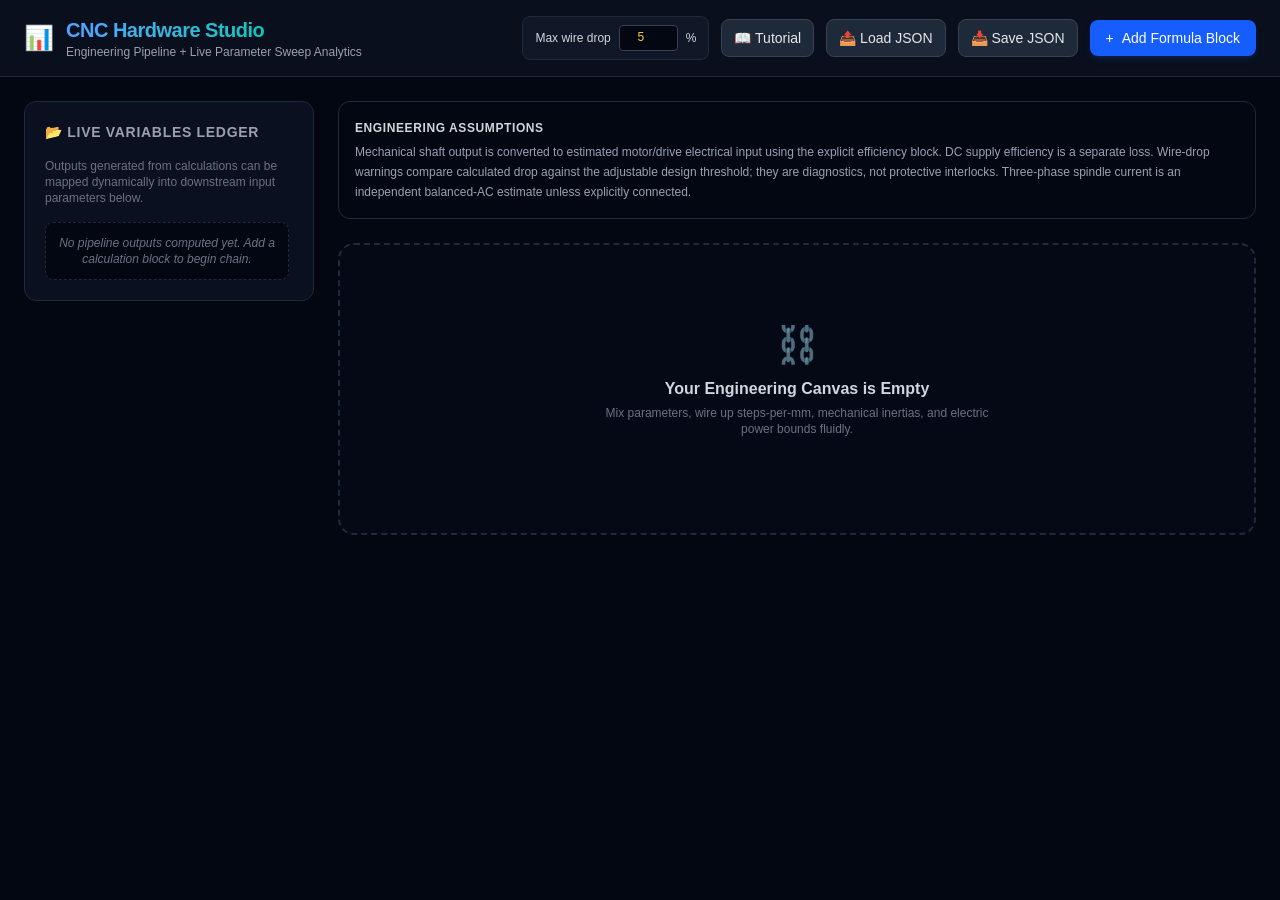
==== commit 59a0baac: "model servo losses and flag excessive DC voltage drop Add shaft-to-electrical power conversion with " ====
--- a/cnchardwareFrontend.html
+++ b/cnchardwareFrontend.html
@@ -39,6 +39,14 @@
             </div>
         </div>
         <div class="flex items-center gap-3">
+            <label for="voltage-drop-threshold"
+                class="flex items-center gap-2 rounded-lg border border-gray-800 bg-gray-900 px-3 py-2 text-xs text-gray-300">
+                Max wire drop
+                <input id="voltage-drop-threshold" type="number" min="0.1" max="15" step="0.1" value="5"
+                    class="w-14 rounded border border-gray-700 bg-gray-950 px-1.5 py-1 text-center font-mono text-amber-300"
+                    aria-describedby="voltage-drop-threshold-status">
+                %
+            </label>
             <a href="./cncHardwareTutorial.html"
                 class="bg-gray-800 hover:bg-gray-700 text-gray-200 font-medium text-sm px-3 py-2 rounded-lg transition-all border border-gray-700">
                 📖 Tutorial
@@ -82,6 +90,16 @@
 
         <!-- Formula Node Interactive Canvas Workspace -->
         <section class="lg:col-span-3 space-y-6">
+            <aside class="rounded-xl border border-gray-800 bg-gray-900/40 p-4 text-xs leading-5 text-gray-400">
+                <h2 class="mb-1 font-semibold uppercase tracking-wider text-gray-300">Engineering assumptions</h2>
+                <p>
+                    Mechanical shaft output is converted to estimated motor/drive electrical input using the explicit
+                    efficiency block. DC supply efficiency is a separate loss. Wire-drop warnings compare calculated
+                    drop against the adjustable design threshold; they are diagnostics, not protective interlocks.
+                    Three-phase spindle current is an independent balanced-AC estimate unless explicitly connected.
+                </p>
+                <p id="voltage-drop-threshold-status" class="mt-1 text-red-300" role="status" hidden></p>
+            </aside>
             <div id="canvas-placeholder"
                 class="text-center py-20 border-2 border-dashed border-gray-800 rounded-2xl bg-gray-900/20">
                 <span class="text-4xl block mb-3 opacity-60">⛓️</span>
@@ -127,28 +145,72 @@
             'horsepowerToWatts',
             'stepsPerMmToStepsPerInch',
             'stepsPerInchToStepsPerMm',
-            'estimateDcSupplyCurrent',
-            'dcWireVoltageDrop',
             'dcWireVoltageDropAwg',
         ]);
 
         const formulaParameterRegistry = {
-            estimateStepperSupplyCurrent: [
-                'supplyVoltage',
-                'phaseCurrentAmps',
-                'phaseVoltage',
-                'windingResistanceOhms',
-                'energizedPhases',
-                'driverEfficiency',
+            estimateStepperSupplyCurrent: {
+                type: 'destructured_object',
+                inputs: [
+                    'supplyVoltage',
+                    'phaseCurrentAmps',
+                    'phaseVoltage',
+                    'windingResistanceOhms',
+                    'energizedPhases',
+                    'driverEfficiency',
+                ],
+            },
+            estimateDcSupplyCurrent: {
+                type: 'array_of_objects',
+                inputs: [
+                    'supplyVoltage',
+                    'loadPowerWatts',
+                    'loadVoltage',
+                    'loadCurrentAmps',
+                    'loadQuantity',
+                    'efficiency',
+                ],
+            },
+            dcWireVoltageDrop: {
+                type: 'positional',
+                inputs: [
+                    'supplyVoltage',
+                    'current',
+                    'oneWayLengthMeters',
+                    'conductorAreaMm2',
+                    'material',
+                ],
+            },
+            electricalPowerFromShaft: {
+                type: 'positional',
+                inputs: ['shaftPowerWatts', 'motorDriveEfficiency'],
+            },
+        };
+        const formulaInputOptions = {
+            'dcWireVoltageDrop.material': [
+                { value: 'copper', label: 'Copper' },
+                { value: 'aluminum', label: 'Aluminum' },
             ],
         };
         const optionalFormulaParameters = new Set([
             'estimateStepperSupplyCurrent.phaseVoltage',
             'estimateStepperSupplyCurrent.windingResistanceOhms',
+            'estimateDcSupplyCurrent.loadPowerWatts',
         ]);
         const formulaParameterDefaults = {
             'estimateStepperSupplyCurrent.energizedPhases': 2,
             'estimateStepperSupplyCurrent.driverEfficiency': 0.9,
+            'estimateDcSupplyCurrent.supplyVoltage': 24,
+            'estimateDcSupplyCurrent.loadVoltage': 24,
+            'estimateDcSupplyCurrent.loadCurrentAmps': 0,
+            'estimateDcSupplyCurrent.loadQuantity': 1,
+            'estimateDcSupplyCurrent.efficiency': 1,
+            'dcWireVoltageDrop.supplyVoltage': 48,
+            'dcWireVoltageDrop.current': 0,
+            'dcWireVoltageDrop.oneWayLengthMeters': 12,
+            'dcWireVoltageDrop.conductorAreaMm2': 2.5,
+            'dcWireVoltageDrop.material': 'copper',
+            'electricalPowerFromShaft.motorDriveEfficiency': 0.8,
         };
         const formulaInputDescriptions = {
             stepperScrewStepsPerMm: {
@@ -311,6 +373,18 @@
                 energizedPhases: 'Number of motor phases assumed to draw power at once: 1 or 2. The estimate defaults to 2.',
                 driverEfficiency: 'Estimated driver efficiency as a fraction from greater than 0 to 1; for example, 0.9 means 90%.',
             },
+            estimateDcSupplyCurrent: {
+                supplyVoltage: 'DC supply output voltage, in volts (V).',
+                loadPowerWatts: 'Power for one load group, in watts (W). Leave blank and enter load voltage and current instead.',
+                loadVoltage: 'Voltage across each load, in volts (V), used with load current when load power is blank.',
+                loadCurrentAmps: 'Current per load, in amperes (A), used with load voltage when load power is blank.',
+                loadQuantity: 'Number of identical loads represented by this load group.',
+                efficiency: 'PSU efficiency as a fraction greater than 0 and at most 1; for example, 0.85 means 85%.',
+            },
+            electricalPowerFromShaft: {
+                shaftPowerWatts: 'Mechanical power delivered at the motor shaft, in watts (W).',
+                motorDriveEfficiency: 'Estimated combined motor and drive efficiency as a fraction greater than 0 and at most 1. Replace the default with manufacturer data when available.',
+            },
             awgToSquareMillimeters: {
                 awg: 'American Wire Gauge size from 0 to 40. Smaller AWG numbers indicate thicker wire; the result is conductor area in mm².',
             },
@@ -352,7 +426,7 @@
         };
 
         function getFunctionArgs(func, formulaName) {
-            const registeredParameters = formulaParameterRegistry[formulaName];
+            const registeredParameters = formulaParameterRegistry[formulaName]?.inputs;
             if (registeredParameters) {
                 return registeredParameters.map((name) => ({
                     name,
@@ -482,6 +556,30 @@
                 xLabel: 'Required machine thrust force (N)',
                 yLabel: 'Required motor torque (N·m)',
             },
+            estimateDcSupplyCurrent: {
+                input: 'loadPowerWatts',
+                min: 0,
+                max: 1000,
+                samples: 51,
+                xLabel: 'Load power (W)',
+                yLabel: 'Estimated supply current (A)',
+            },
+            electricalPowerFromShaft: {
+                input: 'shaftPowerWatts',
+                min: 0,
+                max: 1500,
+                samples: 40,
+                xLabel: 'Mechanical shaft power (W)',
+                yLabel: 'Estimated electrical input power (W)',
+            },
+            estimateStepperSupplyCurrent: {
+                input: 'supplyVoltage',
+                min: 12,
+                max: 48,
+                samples: 51,
+                xLabel: 'Driver supply voltage (V)',
+                yLabel: 'Estimated supply current (A)',
+            },
             reflectedLinearLoadInertia: {
                 input: 'totalMovingMassKg',
                 min: 5,
@@ -529,6 +627,8 @@
         const exportBtn = document.getElementById('export-btn');
         const importBtn = document.getElementById('import-btn');
         const importFile = document.getElementById('import-file');
+        const voltageDropThresholdInput = document.getElementById('voltage-drop-threshold');
+        const voltageDropThresholdStatus = document.getElementById('voltage-drop-threshold-status');
         const canvas = document.getElementById('formula-canvas');
         const pipelineGraphs = document.getElementById('pipeline-graphs');
         const pipelineGraphsContainer = document.getElementById('pipeline-graphs-container');
@@ -539,6 +639,7 @@
         exportBtn.addEventListener('click', exportTimelineConfiguration);
         importBtn.addEventListener('click', () => importFile.click());
         importFile.addEventListener('change', importTimelineConfiguration);
+        voltageDropThresholdInput.addEventListener('input', evaluatePipeline);
 
         function createFormulaBlock(savedData = null) {
             if (availableFormulas.length === 0) {
@@ -563,18 +664,19 @@
                 outputVariable: typeof savedData?.outputVariable === 'string'
                     ? savedData.outputVariable.replace(/[^a-zA-Z0-9_]/g, '')
                     : `Result_${blockCounter}`,
+                note: typeof savedData?.note === 'string' ? savedData.note : '',
                 outputValue: 0,
                 error: null,
-                graphEnabled: Boolean(savedData?.graphEnabled),
+                graphEnabled: Boolean(savedData?.graphEnabled ?? savedData?.showGraph),
                 graphInput: initialGraphInput,
-                graphMin: Number.isFinite(savedData?.graphMin)
-                    ? savedData.graphMin
+                graphMin: Number.isFinite(savedData?.graphMin ?? savedData?.sweepMin)
+                    ? savedData.graphMin ?? savedData.sweepMin
                     : defaultGraphProfile?.min ?? 0,
-                graphMax: Number.isFinite(savedData?.graphMax)
-                    ? savedData.graphMax
+                graphMax: Number.isFinite(savedData?.graphMax ?? savedData?.sweepMax)
+                    ? savedData.graphMax ?? savedData.sweepMax
                     : defaultGraphProfile?.max ?? 10,
-                graphSamples: Number.isInteger(savedData?.graphSamples)
-                    ? Math.min(500, Math.max(2, savedData.graphSamples))
+                graphSamples: Number.isInteger(savedData?.graphSamples ?? savedData?.sweepSamples)
+                    ? Math.min(500, Math.max(2, savedData.graphSamples ?? savedData.sweepSamples))
                     : defaultGraphProfile?.samples ?? 51,
                 accelerationMode: savedData?.accelerationMode === 'angular' ? 'angular' : 'linear',
                 accelerationValue: Number.isFinite(savedData?.accelerationValue)
@@ -597,6 +699,10 @@
                     ? savedData.inputs
                     : {},
             };
+            const savedGraphInput = savedData?.graphInput ?? savedData?.sweepTarget;
+            if (parameters.some(({ name }) => name === savedGraphInput)) {
+                blockState.graphInput = savedGraphInput;
+            }
             activeBlocks.push(blockState);
 
             const blockNode = document.createElement('div');
@@ -638,6 +744,10 @@
             graphToggle.className = 'graph-toggle-checkbox accent-emerald-500 rounded bg-gray-950';
             graphToggle.checked = blockState.graphEnabled;
             graphLabel.append(graphToggle, document.createTextNode('📊 Graph Sweep'));
+            const note = document.createElement('p');
+            note.className = 'block-note mt-3 rounded-md border border-blue-900/60 bg-blue-950/20 px-3 py-2 text-xs leading-5 text-blue-200';
+            note.textContent = blockState.note;
+            note.hidden = !blockState.note;
             const deleteButton = document.createElement('button');
             deleteButton.type = 'button';
             deleteButton.className = 'text-gray-500 hover:text-red-400 p-1.5 transition-colors cursor-pointer text-sm';
@@ -807,7 +917,7 @@
             outputDisplay.textContent = '0.00';
             outputDisplay.setAttribute('aria-live', 'polite');
             outputRow.append(outputCaption, outputDisplay);
-            blockNode.append(header, inputGrid, graphWrapper, outputRow);
+            blockNode.append(header, note, inputGrid, graphWrapper, outputRow);
             canvas.appendChild(blockNode);
 
             formulaSelect.addEventListener('change', () => {
@@ -952,6 +1062,9 @@
                     type: savedInput.type === 'pipe' ? 'pipe' : 'literal',
                     value: savedInput.value ?? defaultValue,
                 };
+                const inputOptions = formulaInputOptions[
+                    `${blockState.selectedFormula}.${name}`
+                ];
                 blockState.inputs[name] = inputState;
 
                 const wrapper = document.createElement('div');
@@ -961,7 +1074,9 @@
                 const labelText = optionalFormulaParameters.has(
                     `${blockState.selectedFormula}.${name}`,
                 )
-                    ? `${name} (optional; choose one)`
+                    ? blockState.selectedFormula === 'estimateDcSupplyCurrent'
+                        ? `${name} (optional; otherwise use voltage/current)`
+                        : `${name} (optional; choose one)`
                     : name;
                 label.textContent = labelText;
                 label.dataset.arg = name;
@@ -989,9 +1104,20 @@
                     option.selected = inputState.type === value;
                     sourceSelect.appendChild(option);
                 });
-                const literalInput = document.createElement('input');
-                literalInput.type = 'number';
-                literalInput.step = 'any';
+                const literalInput = inputOptions
+                    ? document.createElement('select')
+                    : document.createElement('input');
+                if (!inputOptions) {
+                    literalInput.type = 'number';
+                    literalInput.step = 'any';
+                } else {
+                    inputOptions.forEach(({ value, label: optionLabel }) => {
+                        const option = document.createElement('option');
+                        option.value = value;
+                        option.textContent = optionLabel;
+                        literalInput.appendChild(option);
+                    });
+                }
                 literalInput.className = 'literal-input min-w-0 flex-1 bg-gray-950 border border-gray-800 rounded-lg px-3 py-2 text-sm text-gray-200';
                 literalInput.value = inputState.type === 'literal' && inputState.value !== null
                     ? inputState.value
@@ -1004,6 +1130,8 @@
                 const pipeSelect = document.createElement('select');
                 pipeSelect.className = 'pipe-input min-w-0 flex-1 bg-gray-950 border border-gray-800 rounded-lg px-3 py-2 text-sm text-gray-200';
                 pipeSelect.classList.toggle('hidden', inputState.type !== 'pipe');
+                sourceSelect.hidden = Boolean(inputOptions);
+                pipeSelect.hidden = Boolean(inputOptions) || inputState.type !== 'pipe';
                 literalInput.classList.toggle('hidden', inputState.type !== 'literal');
                 populatePipeDropdown(pipeSelect, blockState.id);
                 if (inputState.type === 'pipe') pipeSelect.value = inputState.value;
@@ -1017,7 +1145,9 @@
                     pipeSelect.classList.toggle('hidden', inputState.type !== 'pipe');
                     if (inputState.type === 'pipe') populatePipeDropdown(pipeSelect, blockState.id);
                     inputState.value = inputState.type === 'literal'
-                        ? optionalFormulaParameters.has(`${blockState.selectedFormula}.${name}`) &&
+                        ? inputOptions
+                            ? literalInput.value
+                            : optionalFormulaParameters.has(`${blockState.selectedFormula}.${name}`) &&
                             literalInput.value === ''
                             ? null
                             : literalInput.valueAsNumber
@@ -1029,7 +1159,9 @@
                         `${blockState.selectedFormula}.${name}`,
                     ) && literalInput.value === ''
                         ? null
-                        : literalInput.valueAsNumber;
+                        : inputOptions
+                            ? literalInput.value
+                            : literalInput.valueAsNumber;
                     evaluatePipeline();
                 });
                 pipeSelect.addEventListener('change', () => {
@@ -1049,6 +1181,15 @@
                 ) {
                     return null;
                 }
+                const inputOptions = formulaInputOptions[
+                    `${block.selectedFormula}.${name}`
+                ];
+                if (inputOptions) {
+                    if (!inputOptions.some(({ value }) => value === input.value)) {
+                        throw new Error(`Choose a valid option for "${name}".`);
+                    }
+                    return input.value;
+                }
                 if (!Number.isFinite(input.value)) throw new Error(`Enter a valid number for "${name}".`);
                 return input.value;
             }
@@ -1059,13 +1200,35 @@
         }
 
         function invokeFormula(formulaName, parameters, values) {
-            if (formulaName === 'estimateStepperSupplyCurrent') {
+            const parameterConfig = formulaParameterRegistry[formulaName];
+            const inputValues = Object.fromEntries(
+                parameters.map(({ name }, index) => [name, values[index]]),
+            );
+            if (parameterConfig?.type === 'destructured_object') {
                 const options = {};
                 parameters.slice(2).forEach(({ name }, index) => {
                     const value = values[index + 2];
                     if (value !== null) options[name] = value;
                 });
-                return CncHardwareMath[formulaName](values[0], values[1], options);
+                return CncHardwareMath[formulaName](
+                    inputValues.supplyVoltage,
+                    inputValues.phaseCurrentAmps,
+                    options,
+                );
+            }
+            if (parameterConfig?.type === 'array_of_objects') {
+                const load = { quantity: inputValues.loadQuantity };
+                if (inputValues.loadPowerWatts !== null) {
+                    load.powerWatts = inputValues.loadPowerWatts;
+                } else {
+                    load.voltage = inputValues.loadVoltage;
+                    load.currentAmps = inputValues.loadCurrentAmps;
+                }
+                return CncHardwareMath[formulaName](
+                    inputValues.supplyVoltage,
+                    [load],
+                    inputValues.efficiency,
+                );
             }
             return CncHardwareMath[formulaName](...values);
         }
@@ -1612,8 +1775,47 @@
             document.querySelectorAll('.border-amber-500').forEach((element) => {
                 element.classList.remove('border-amber-500', 'bg-amber-950/10');
             });
+            document.querySelectorAll('.border-red-500').forEach((element) => {
+                element.classList.remove('border-red-500', 'bg-red-950/10');
+            });
+            const voltageDropThreshold = voltageDropThresholdInput.valueAsNumber;
+            const validVoltageDropThreshold =
+                Number.isFinite(voltageDropThreshold) &&
+                voltageDropThreshold >= 0.1 &&
+                voltageDropThreshold <= 15;
+            voltageDropThresholdStatus.hidden = validVoltageDropThreshold;
+            voltageDropThresholdStatus.textContent = validVoltageDropThreshold
+                ? ''
+                : 'Voltage-drop diagnostics need a threshold from 0.1% to 15%.';
+            voltageDropThresholdInput.setAttribute(
+                'aria-invalid',
+                String(!validVoltageDropThreshold),
+            );
             activeBlocks.forEach((block) => {
                 if (!Number.isFinite(block.outputValue)) return;
+                if (
+                    validVoltageDropThreshold &&
+                    block.selectedFormula === 'dcWireVoltageDrop'
+                ) {
+                    const supplyVoltage = scopeValue(block, 'supplyVoltage', scope);
+                    if (Number.isFinite(supplyVoltage) && supplyVoltage > 0) {
+                        const dropPercent = (block.outputValue / supplyVoltage) * 100;
+                        if (dropPercent > voltageDropThreshold) {
+                            injectWarning(
+                                block.id,
+                                'oneWayLengthMeters',
+                                `Critical design warning: ${dropPercent.toFixed(2)}% voltage drop exceeds your ${voltageDropThreshold}% threshold. Review conductor size, run length, and load current. This is a diagnostic, not an automatic interlock or code-compliance check.`,
+                                'red',
+                            );
+                        } else if (dropPercent > 3) {
+                            injectWarning(
+                                block.id,
+                                'oneWayLengthMeters',
+                                `Design review advised: ${dropPercent.toFixed(2)}% voltage drop exceeds the common 3% planning guideline. Requirements vary by application and jurisdiction.`,
+                            );
+                        }
+                    }
+                }
                 if (block.selectedFormula === 'stepperMaxTargetVoltage' && block.outputValue > 0) {
                     activeBlocks.forEach((otherBlock) => {
                         if (!Object.hasOwn(otherBlock.inputs, 'supplyVoltage')) return;
@@ -1692,13 +1894,20 @@
             }
         }
 
-        function injectWarning(blockId, inputFieldName, message) {
+        function injectWarning(blockId, inputFieldName, message, severity = 'amber') {
             const blockNode = document.getElementById(blockId);
             const label = blockNode?.querySelector(`[data-arg="${inputFieldName}"]`);
             if (!blockNode || !label) return;
-            blockNode.classList.add('border-amber-500', 'bg-amber-950/10');
+            const isCritical = severity === 'red';
+            blockNode.classList.add(
+                isCritical ? 'border-red-500' : 'border-amber-500',
+                isCritical ? 'bg-red-950/10' : 'bg-amber-950/10',
+            );
             const warning = document.createElement('div');
-            warning.className = 'safety-warning-badge text-[11px] font-sans text-amber-400 mt-1 bg-amber-950/40 border border-amber-800/50 p-2 rounded-md leading-relaxed';
+            warning.className = isCritical
+                ? 'safety-warning-badge text-[11px] font-sans text-red-300 mt-1 bg-red-950/40 border border-red-800/50 p-2 rounded-md leading-relaxed'
+                : 'safety-warning-badge text-[11px] font-sans text-amber-400 mt-1 bg-amber-950/40 border border-amber-800/50 p-2 rounded-md leading-relaxed';
+            warning.setAttribute('role', 'alert');
             warning.textContent = message;
             label.parentNode.appendChild(warning);
         }
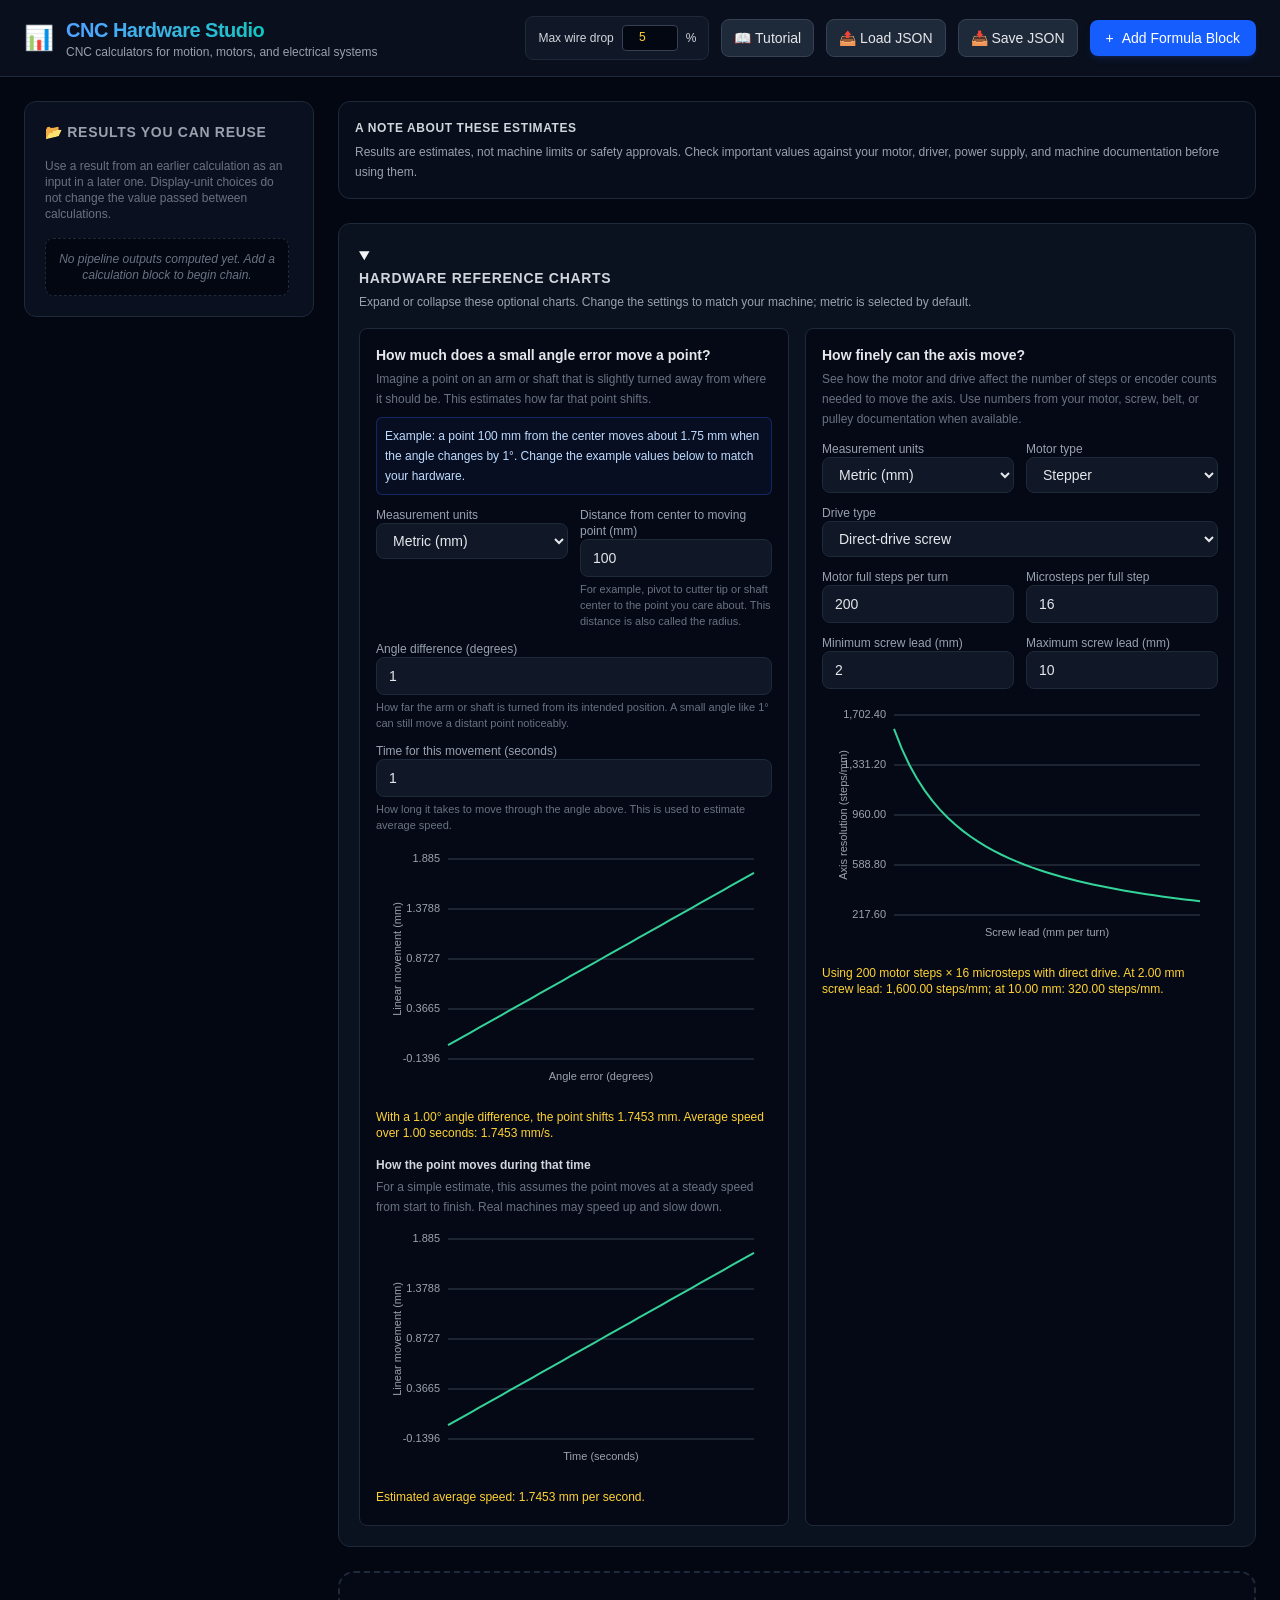
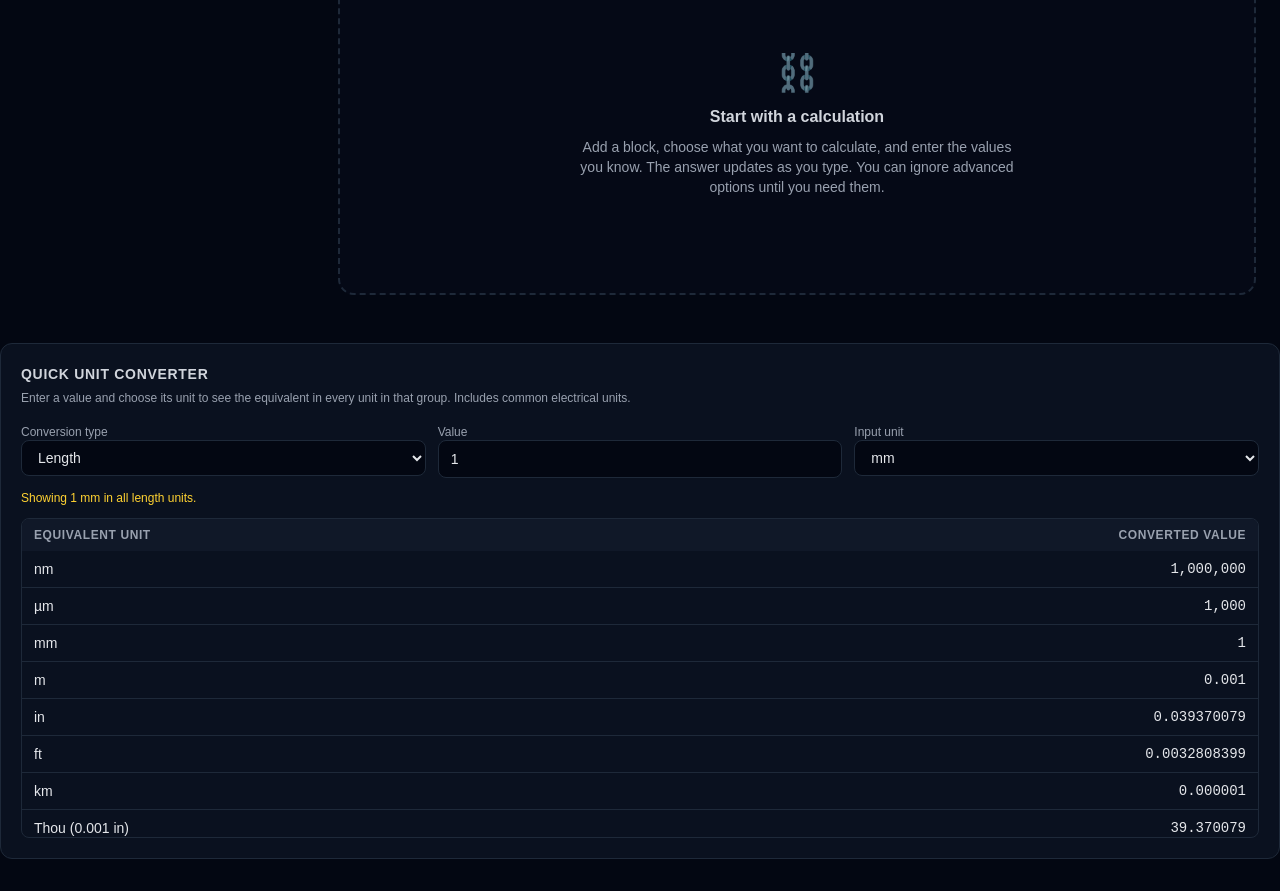
==== commit 2abe7b99: "Make hardware reference charts collapsible" ====
--- a/cnchardwareFrontend.html
+++ b/cnchardwareFrontend.html
@@ -35,7 +35,7 @@
                 <h1
                     class="text-xl font-bold tracking-tight bg-gradient-to-r from-blue-400 to-emerald-400 bg-clip-text text-transparent">
                     CNC Hardware Studio</h1>
-                <p class="text-xs text-gray-400">Engineering Pipeline + Live Parameter Sweep Analytics</p>
+                <p class="text-xs text-gray-400">CNC calculators for motion, motors, and electrical systems</p>
             </div>
         </div>
         <div class="flex items-center gap-3">
@@ -74,10 +74,11 @@
         <section
             class="lg:col-span-1 bg-gray-900/60 border border-gray-800 rounded-xl p-5 backdrop-blur h-fit sticky top-24">
             <h2 class="text-sm font-semibold uppercase tracking-wider text-gray-400 mb-4 flex items-center gap-2">
-                📂 Live Variables Ledger
+                📂 Results you can reuse
             </h2>
-            <p class="text-xs text-gray-500 mb-4">Outputs generated from calculations can be mapped dynamically into
-                downstream input parameters below.</p>
+            <p class="text-xs text-gray-500 mb-4">
+                Use a result from an earlier calculation as an input in a later one. Display-unit choices do not change the value passed between calculations.
+            </p>
 
             <!-- List container for registered execution outputs -->
             <div id="variables-container" class="space-y-2 max-h-[450px] overflow-y-auto pr-1">
@@ -91,21 +92,134 @@
         <!-- Formula Node Interactive Canvas Workspace -->
         <section class="lg:col-span-3 space-y-6">
             <aside class="rounded-xl border border-gray-800 bg-gray-900/40 p-4 text-xs leading-5 text-gray-400">
-                <h2 class="mb-1 font-semibold uppercase tracking-wider text-gray-300">Engineering assumptions</h2>
+                <h2 class="mb-1 font-semibold uppercase tracking-wider text-gray-300">A note about these estimates</h2>
                 <p>
-                    Mechanical shaft output is converted to estimated motor/drive electrical input using the explicit
-                    efficiency block. DC supply efficiency is a separate loss. Wire-drop warnings compare calculated
-                    drop against the adjustable design threshold; they are diagnostics, not protective interlocks.
-                    Three-phase spindle current is an independent balanced-AC estimate unless explicitly connected.
+                    Results are estimates, not machine limits or safety approvals. Check important values against
+                    your motor, driver, power supply, and machine documentation before using them.
                 </p>
                 <p id="voltage-drop-threshold-status" class="mt-1 text-red-300" role="status" hidden></p>
             </aside>
+            <details class="rounded-xl border border-gray-800 bg-gray-900/60 p-5" open>
+                <summary class="cursor-pointer">
+                    <h2 class="inline text-sm font-semibold uppercase tracking-wider text-gray-300">Hardware reference charts</h2>
+                    <p class="mt-1 text-xs leading-5 text-gray-400">
+                        Expand or collapse these optional charts. Change the settings to match your machine; metric is selected by default.
+                    </p>
+                </summary>
+                <div class="mt-4 grid gap-4 xl:grid-cols-2">
+                    <article class="rounded-lg border border-gray-800 bg-gray-950/70 p-4">
+                        <h3 class="text-sm font-semibold text-gray-200">How much does a small angle error move a point?</h3>
+                        <p class="mt-1 text-xs leading-5 text-gray-500">
+                            Imagine a point on an arm or shaft that is slightly turned away from where it should be.
+                            This estimates how far that point shifts.
+                        </p>
+                        <p class="mt-2 rounded-md border border-blue-900/60 bg-blue-950/20 p-2 text-xs leading-5 text-blue-200">
+                            Example: a point 100 mm from the center moves about 1.75 mm when the angle changes by 1°.
+                            Change the example values below to match your hardware.
+                        </p>
+                        <div class="mt-3 grid grid-cols-2 gap-3">
+                            <label class="space-y-1 text-xs text-gray-400">
+                                Measurement units
+                                <select id="angle-unit-system" class="w-full rounded-lg border border-gray-800 bg-gray-900 px-3 py-2 text-sm text-gray-200">
+                                    <option value="metric" selected>Metric (mm)</option>
+                                    <option value="inch">Inches (in)</option>
+                                </select>
+                            </label>
+                            <label class="space-y-1 text-xs text-gray-400">
+                                Distance from center to moving point (<span data-angle-length-unit>mm</span>)
+                                <input id="angle-radius" type="number" min="0.001" step="any" value="100" class="w-full rounded-lg border border-gray-800 bg-gray-900 px-3 py-2 text-sm text-gray-200">
+                                <span class="block text-[11px] leading-4 text-gray-500">For example, pivot to cutter tip or shaft center to the point you care about. This distance is also called the radius.</span>
+                            </label>
+                            <label class="space-y-1 text-xs text-gray-400 col-span-2">
+                                Angle difference (degrees)
+                                <input id="angle-max-degrees" type="number" min="0.000001" step="any" value="1" class="w-full rounded-lg border border-gray-800 bg-gray-900 px-3 py-2 text-sm text-gray-200">
+                                <span class="block text-[11px] leading-4 text-gray-500">How far the arm or shaft is turned from its intended position. A small angle like 1° can still move a distant point noticeably.</span>
+                            </label>
+                            <label class="space-y-1 text-xs text-gray-400 col-span-2">
+                                Time for this movement (seconds)
+                                <input id="angle-duration-seconds" type="number" min="0.000001" step="any" value="1" class="w-full rounded-lg border border-gray-800 bg-gray-900 px-3 py-2 text-sm text-gray-200">
+                                <span class="block text-[11px] leading-4 text-gray-500">How long it takes to move through the angle above. This is used to estimate average speed.</span>
+                            </label>
+                        </div>
+                        <canvas id="angle-tolerance-chart" class="mt-3 block h-64 w-full" role="img" aria-label="How far the point moves for each angle difference"></canvas>
+                        <p id="angle-chart-status" class="mt-2 min-h-5 text-xs text-amber-300" role="status"></p>
+                        <h4 class="mt-4 text-xs font-semibold text-gray-300">How the point moves during that time</h4>
+                        <p class="mt-1 text-xs leading-5 text-gray-500">For a simple estimate, this assumes the point moves at a steady speed from start to finish. Real machines may speed up and slow down.</p>
+                        <canvas id="angle-time-chart" class="mt-2 block h-64 w-full" role="img" aria-label="How far the point has moved over time"></canvas>
+                        <p id="angle-time-status" class="mt-2 min-h-5 text-xs text-amber-300" role="status"></p>
+                    </article>
+
+                    <article class="rounded-lg border border-gray-800 bg-gray-950/70 p-4">
+                        <h3 class="text-sm font-semibold text-gray-200">How finely can the axis move?</h3>
+                        <p class="mt-1 text-xs leading-5 text-gray-500">
+                            See how the motor and drive affect the number of steps or encoder counts needed to move the axis.
+                            Use numbers from your motor, screw, belt, or pulley documentation when available.
+                        </p>
+                        <div class="mt-3 grid grid-cols-2 gap-3">
+                            <label class="space-y-1 text-xs text-gray-400">
+                                Measurement units
+                                <select id="resolution-unit-system" class="w-full rounded-lg border border-gray-800 bg-gray-900 px-3 py-2 text-sm text-gray-200">
+                                    <option value="metric" selected>Metric (mm)</option>
+                                    <option value="inch">Inches (in)</option>
+                                </select>
+                            </label>
+                            <label class="space-y-1 text-xs text-gray-400">
+                                Motor type
+                                <select id="resolution-motor-type" class="w-full rounded-lg border border-gray-800 bg-gray-900 px-3 py-2 text-sm text-gray-200">
+                                    <option value="stepper" selected>Stepper</option>
+                                    <option value="servo">Servo</option>
+                                </select>
+                            </label>
+                            <label class="space-y-1 text-xs text-gray-400 col-span-2">
+                                Drive type
+                                <select id="resolution-drive-type" class="w-full rounded-lg border border-gray-800 bg-gray-900 px-3 py-2 text-sm text-gray-200">
+                                    <option value="direct" selected>Direct-drive screw</option>
+                                    <option value="geared">Geared screw</option>
+                                    <option value="belt">Belt and pulley</option>
+                                </select>
+                            </label>
+                            <label class="resolution-stepper-field space-y-1 text-xs text-gray-400">
+                                Motor full steps per turn
+                                <input id="resolution-motor-steps" type="number" min="1" step="1" value="200" class="w-full rounded-lg border border-gray-800 bg-gray-900 px-3 py-2 text-sm text-gray-200">
+                            </label>
+                            <label class="resolution-stepper-field space-y-1 text-xs text-gray-400">
+                                Microsteps per full step
+                                <input id="resolution-microsteps" type="number" min="1" step="1" value="16" class="w-full rounded-lg border border-gray-800 bg-gray-900 px-3 py-2 text-sm text-gray-200">
+                            </label>
+                            <label class="resolution-servo-field space-y-1 text-xs text-gray-400" hidden>
+                                Encoder pulses per turn (PPR)
+                                <input id="resolution-encoder-ppr" type="number" min="1" step="1" value="1000" class="w-full rounded-lg border border-gray-800 bg-gray-900 px-3 py-2 text-sm text-gray-200">
+                            </label>
+                            <label class="resolution-gear-field space-y-1 text-xs text-gray-400" hidden>
+                                Motor turns per screw turn
+                                <input id="resolution-gear-ratio" type="number" min="0.001" step="any" value="3" class="w-full rounded-lg border border-gray-800 bg-gray-900 px-3 py-2 text-sm text-gray-200">
+                            </label>
+                            <label class="space-y-1 text-xs text-gray-400">
+                                <span data-resolution-range-label>Minimum screw lead (mm)</span>
+                                <input id="resolution-range-min" type="number" min="0.001" step="any" value="2" class="w-full rounded-lg border border-gray-800 bg-gray-900 px-3 py-2 text-sm text-gray-200">
+                            </label>
+                            <label class="space-y-1 text-xs text-gray-400">
+                                <span data-resolution-range-label>Maximum screw lead (mm)</span>
+                                <input id="resolution-range-max" type="number" min="0.001" step="any" value="10" class="w-full rounded-lg border border-gray-800 bg-gray-900 px-3 py-2 text-sm text-gray-200">
+                            </label>
+                            <label class="resolution-pulley-field space-y-1 text-xs text-gray-400" hidden>
+                                Pulley teeth
+                                <input id="resolution-pulley-teeth" type="number" min="1" step="1" value="20" class="w-full rounded-lg border border-gray-800 bg-gray-900 px-3 py-2 text-sm text-gray-200">
+                            </label>
+                        </div>
+                        <canvas id="resolution-chart" class="mt-3 block h-64 w-full" role="img" aria-label="Axis resolution for configurable motor and drive hardware"></canvas>
+                        <p id="resolution-chart-status" class="mt-2 min-h-5 text-xs text-amber-300" role="status"></p>
+                    </article>
+                </div>
+            </details>
             <div id="canvas-placeholder"
                 class="text-center py-20 border-2 border-dashed border-gray-800 rounded-2xl bg-gray-900/20">
                 <span class="text-4xl block mb-3 opacity-60">⛓️</span>
-                <h3 class="text-base font-semibold text-gray-300">Your Engineering Canvas is Empty</h3>
-                <p class="text-xs text-gray-500 max-w-sm mx-auto mt-1 mb-4">Mix parameters, wire up steps-per-mm,
-                    mechanical inertias, and electric power bounds fluidly.</p>
+                <h3 class="text-base font-semibold text-gray-300">Start with a calculation</h3>
+                <p class="text-sm text-gray-400 max-w-md mx-auto mt-2 mb-4">
+                    Add a block, choose what you want to calculate, and enter the values you know. The answer updates as you type.
+                    You can ignore advanced options until you need them.
+                </p>
             </div>
 
             <!-- Live Calculation Pipeline Cards Stack -->
@@ -120,6 +234,41 @@
         </section>
 
     </main>
+
+    <section class="col-span-full mx-auto mb-8 w-full max-w-7xl rounded-xl border border-gray-800 bg-gray-900/60 p-5" aria-labelledby="quick-unit-converter-title">
+        <div class="mb-4">
+            <h2 id="quick-unit-converter-title" class="text-sm font-semibold uppercase tracking-wider text-gray-300">Quick unit converter</h2>
+            <p class="mt-1 text-xs leading-5 text-gray-400">
+                Enter a value and choose its unit to see the equivalent in every unit in that group. Includes common electrical units.
+            </p>
+        </div>
+        <div class="grid gap-3 sm:grid-cols-3">
+            <label class="space-y-1 text-xs text-gray-400">
+                Conversion type
+                <select id="quick-converter-dimension" class="w-full rounded-lg border border-gray-800 bg-gray-950 px-3 py-2 text-sm text-gray-200"></select>
+            </label>
+            <label class="space-y-1 text-xs text-gray-400">
+                Value
+                <input id="quick-converter-value" type="number" step="any" value="1" class="w-full rounded-lg border border-gray-800 bg-gray-950 px-3 py-2 text-sm text-gray-200" aria-describedby="quick-converter-status">
+            </label>
+            <label class="space-y-1 text-xs text-gray-400">
+                Input unit
+                <select id="quick-converter-unit" class="w-full rounded-lg border border-gray-800 bg-gray-950 px-3 py-2 text-sm text-gray-200"></select>
+            </label>
+        </div>
+        <p id="quick-converter-status" class="mt-3 text-xs text-amber-300" role="status" aria-live="polite"></p>
+        <div class="mt-3 max-h-80 overflow-auto rounded-lg border border-gray-800">
+            <table class="w-full text-left text-sm">
+                <thead class="sticky top-0 bg-gray-900 text-xs uppercase tracking-wider text-gray-400">
+                    <tr>
+                        <th scope="col" class="px-3 py-2">Equivalent unit</th>
+                        <th scope="col" class="px-3 py-2 text-right">Converted value</th>
+                    </tr>
+                </thead>
+                <tbody id="quick-converter-results" class="divide-y divide-gray-800 text-gray-200"></tbody>
+            </table>
+        </div>
+    </section>
 
     <!-- Embedded Orchestration Engine Logic -->
     <script type="module">
@@ -185,6 +334,282 @@
                 type: 'positional',
                 inputs: ['shaftPowerWatts', 'motorDriveEfficiency'],
             },
+        };
+        const resultUnitOptions = {
+            length: {
+                default: 'mm',
+                units: [
+                    { label: 'nm', toBase: 1e-9 },
+                    { label: 'µm', toBase: 1e-6 },
+                    { label: 'mm', toBase: 1e-3 },
+                    { label: 'm', toBase: 1 },
+                    { label: 'in', toBase: 0.0254 },
+                    { label: 'ft', toBase: 0.3048 },
+                ],
+            },
+            resolution: {
+                default: 'steps/mm',
+                units: [
+                    { label: 'steps/mm', toBase: 1000 },
+                    { label: 'steps/in', toBase: 1 / 0.0254 },
+                ],
+            },
+            countResolution: {
+                default: 'counts/mm',
+                units: [
+                    { label: 'counts/mm', toBase: 1000 },
+                    { label: 'counts/in', toBase: 1 / 0.0254 },
+                ],
+            },
+            displacementPerCount: {
+                default: 'mm/step or count',
+                units: [
+                    { label: 'nm/step or count', toBase: 1e-9 },
+                    { label: 'µm/step or count', toBase: 1e-6 },
+                    { label: 'mm/step or count', toBase: 1e-3 },
+                    { label: 'in/step or count', toBase: 0.0254 },
+                ],
+            },
+            speed: {
+                default: 'mm/min',
+                units: [
+                    { label: 'mm/min', toBase: 1e-3 },
+                    { label: 'm/min', toBase: 1 },
+                    { label: 'in/min', toBase: 0.0254 },
+                    { label: 'ft/min', toBase: 0.3048 },
+                ],
+            },
+            current: {
+                default: 'A',
+                units: [
+                    { label: 'µA', toBase: 1e-6 },
+                    { label: 'mA', toBase: 1e-3 },
+                    { label: 'A', toBase: 1 },
+                    { label: 'kA', toBase: 1e3 },
+                ],
+            },
+            voltage: {
+                default: 'V',
+                units: [
+                    { label: 'µV', toBase: 1e-6 },
+                    { label: 'mV', toBase: 1e-3 },
+                    { label: 'V', toBase: 1 },
+                    { label: 'kV', toBase: 1e3 },
+                ],
+            },
+            power: {
+                default: 'W',
+                units: [
+                    { label: 'mW', toBase: 1e-3 },
+                    { label: 'W', toBase: 1 },
+                    { label: 'kW', toBase: 1e3 },
+                    { label: 'MW', toBase: 1e6 },
+                ],
+            },
+            apparentPower: {
+                default: 'VA',
+                units: [
+                    { label: 'mVA', toBase: 1e-3 },
+                    { label: 'VA', toBase: 1 },
+                    { label: 'kVA', toBase: 1e3 },
+                    { label: 'MVA', toBase: 1e6 },
+                ],
+            },
+            reactivePower: {
+                default: 'var',
+                units: [
+                    { label: 'mvar', toBase: 1e-3 },
+                    { label: 'var', toBase: 1 },
+                    { label: 'kvar', toBase: 1e3 },
+                    { label: 'Mvar', toBase: 1e6 },
+                ],
+            },
+            resistance: {
+                default: 'Ω',
+                units: [
+                    { label: 'mΩ', toBase: 1e-3 },
+                    { label: 'Ω', toBase: 1 },
+                    { label: 'kΩ', toBase: 1e3 },
+                    { label: 'MΩ', toBase: 1e6 },
+                ],
+            },
+            frequency: {
+                default: 'Hz',
+                units: [
+                    { label: 'Hz', toBase: 1 },
+                    { label: 'kHz', toBase: 1e3 },
+                    { label: 'MHz', toBase: 1e6 },
+                ],
+            },
+            energy: {
+                default: 'J',
+                units: [
+                    { label: 'mJ', toBase: 1e-3 },
+                    { label: 'J', toBase: 1 },
+                    { label: 'kJ', toBase: 1e3 },
+                ],
+            },
+            inductance: {
+                default: 'H',
+                units: [
+                    { label: 'µH', toBase: 1e-6 },
+                    { label: 'mH', toBase: 1e-3 },
+                    { label: 'H', toBase: 1 },
+                ],
+            },
+            capacitance: {
+                default: 'F',
+                units: [
+                    { label: 'pF', toBase: 1e-12 },
+                    { label: 'nF', toBase: 1e-9 },
+                    { label: 'µF', toBase: 1e-6 },
+                    { label: 'mF', toBase: 1e-3 },
+                    { label: 'F', toBase: 1 },
+                ],
+            },
+            torque: {
+                default: 'N·m',
+                units: [
+                    { label: 'µN·m', toBase: 1e-6 },
+                    { label: 'mN·m', toBase: 1e-3 },
+                    { label: 'N·m', toBase: 1 },
+                    { label: 'N·cm', toBase: 0.01 },
+                    { label: 'N·mm', toBase: 0.001 },
+                    { label: 'lb·in', toBase: 0.1129848290276 },
+                    { label: 'lb·ft', toBase: 1.3558179483314 },
+                ],
+            },
+            area: {
+                default: 'mm²',
+                units: [
+                    { label: 'mm²', toBase: 1e-6 },
+                    { label: 'cm²', toBase: 1e-4 },
+                    { label: 'm²', toBase: 1 },
+                    { label: 'in²', toBase: 0.00064516 },
+                ],
+            },
+            angle: {
+                default: 'rad',
+                units: [
+                    { label: 'rad', toBase: 1 },
+                    { label: '°', toBase: Math.PI / 180 },
+                ],
+            },
+            mass: {
+                default: 'kg',
+                units: [
+                    { label: 'g', toBase: 0.001 },
+                    { label: 'kg', toBase: 1 },
+                    { label: 'lb', toBase: 0.45359237 },
+                ],
+            },
+            force: {
+                default: 'N',
+                units: [
+                    { label: 'mN', toBase: 1e-3 },
+                    { label: 'N', toBase: 1 },
+                    { label: 'lbf', toBase: 4.4482216152605 },
+                ],
+            },
+        };
+        const formulaResultUnits = {
+            stepperScrewStepsPerMm: { dimension: 'resolution', nativeFactor: 1000 },
+            stepperDirectScrewStepsPerMm: { dimension: 'resolution', nativeFactor: 1000 },
+            stepperPureBeltStepsPerMm: { dimension: 'resolution', nativeFactor: 1000 },
+            servoScrewCountsPerMm: { dimension: 'countResolution', nativeFactor: 1000 },
+            servoDirectScrewCountsPerMm: { dimension: 'countResolution', nativeFactor: 1000 },
+            getMechanicalResolution: { dimension: 'displacementPerCount', nativeFactor: 1e-3 },
+            stepperMaxTargetVoltage: { dimension: 'voltage' },
+            estimateTotalPsuCurrent: { dimension: 'current' },
+            dcCurrentFromPower: { dimension: 'current' },
+            currentFromVoltageAndResistance: { dimension: 'current' },
+            singlePhaseAcCurrent: { dimension: 'current' },
+            threePhaseAcCurrent: { dimension: 'current' },
+            acRmsVoltageToPeak: { dimension: 'voltage' },
+            acPeakVoltageToRms: { dimension: 'voltage' },
+            acRmsCurrentToPeak: { dimension: 'current' },
+            acPeakCurrentToRms: { dimension: 'current' },
+            singlePhaseAcApparentPower: { dimension: 'apparentPower' },
+            threePhaseAcApparentPower: { dimension: 'apparentPower' },
+            singlePhaseAcRealPower: { dimension: 'power' },
+            threePhaseAcRealPower: { dimension: 'power' },
+            singlePhaseAcReactivePower: { dimension: 'reactivePower' },
+            threePhaseAcReactivePower: { dimension: 'reactivePower' },
+            singlePhaseAcPowerFactor: { unit: 'ratio' },
+            threePhaseAcPowerFactor: { unit: 'ratio' },
+            seriesRlcImpedanceOhms: { dimension: 'resistance' },
+            seriesRlcCurrentAmps: { dimension: 'current' },
+            seriesRlcPowerFactor: { unit: 'ratio' },
+            seriesRlcPhaseAngleRadians: { dimension: 'angle' },
+            inductiveReactanceOhms: { dimension: 'resistance' },
+            capacitiveReactanceOhms: { dimension: 'resistance' },
+            lcResonantFrequencyHz: { dimension: 'frequency' },
+            inductorEnergyJoules: { dimension: 'energy' },
+            capacitorEnergyJoules: { dimension: 'energy' },
+            inductanceFromVoltageAndCurrentRamp: { dimension: 'inductance' },
+            capacitanceFromCurrentAndVoltageRamp: { dimension: 'capacitance' },
+            estimateDcSupplyCurrent: { dimension: 'current' },
+            estimateStepperSupplyCurrent: { dimension: 'current' },
+            awgToSquareMillimeters: { dimension: 'area', nativeFactor: 1e-6 },
+            dcWireVoltageDrop: { dimension: 'voltage' },
+            dcWireVoltageDropAwg: { dimension: 'voltage' },
+            dcPowerWatts: { dimension: 'power' },
+            electricalPowerFromShaft: { dimension: 'power' },
+            maxFeedRateByFrequency: { dimension: 'speed', nativeFactor: 1e-3 },
+            cylinderInertia: { unit: 'kg·m²' },
+            reflectedLinearLoadInertia: { unit: 'kg·m²' },
+            getInertiaRatio: { unit: ':1' },
+            requiredTorqueForThrust: { dimension: 'torque' },
+            torqueAndRpmToWatts: { dimension: 'power' },
+            millimetersToInches: { dimension: 'length', nativeFactor: 0.0254 },
+            inchesToMillimeters: { dimension: 'length', nativeFactor: 1e-3 },
+            metersToFeet: { dimension: 'length', nativeFactor: 0.3048 },
+            feetToMeters: { dimension: 'length' },
+            kilogramsToPounds: { dimension: 'mass', nativeFactor: 0.45359237 },
+            poundsToKilograms: { dimension: 'mass' },
+            newtonsToPoundForce: { dimension: 'force', nativeFactor: 4.4482216152605 },
+            poundForceToNewtons: { dimension: 'force' },
+            newtonMetersToPoundFeet: { dimension: 'torque', nativeFactor: 1.3558179483314 },
+            poundFeetToNewtonMeters: { dimension: 'torque' },
+            newtonMetersToPoundInches: { dimension: 'torque', nativeFactor: 0.1129848290276 },
+            poundInchesToNewtonMeters: { dimension: 'torque' },
+            wattsToHorsepower: { dimension: 'power', nativeFactor: 745.6998715822702 },
+            horsepowerToWatts: { dimension: 'power' },
+            stepsPerMmToStepsPerInch: { dimension: 'resolution', nativeFactor: 1 / 0.0254 },
+            stepsPerInchToStepsPerMm: { dimension: 'resolution', nativeFactor: 1000 },
+            calibrateSteps: { unit: 'steps or counts' },
+        };
+        const formulaDisplayNames = {
+            stepperScrewStepsPerMm: 'Stepper: belt-driven screw steps per distance',
+            stepperDirectScrewStepsPerMm: 'Stepper: direct-drive screw steps per distance',
+            stepperPureBeltStepsPerMm: 'Stepper: belt axis steps per distance',
+            servoScrewCountsPerMm: 'Servo: belt-driven screw counts per distance',
+            servoDirectScrewCountsPerMm: 'Servo: direct-drive screw counts per distance',
+            getMechanicalResolution: 'Axis movement per step or count',
+            stepperMaxTargetVoltage: 'Estimated maximum stepper driver voltage',
+            estimateTotalPsuCurrent: 'Estimated shared motor supply current',
+            dcCurrentFromPower: 'DC current from power and voltage',
+            currentFromVoltageAndResistance: 'Current from voltage and resistance',
+            singlePhaseAcCurrent: 'Single-phase AC current',
+            threePhaseAcCurrent: 'Three-phase AC current',
+            dcPowerWatts: 'DC power from voltage and current',
+            maxFeedRateByFrequency: 'Maximum axis speed from controller pulse rate',
+            requiredTorqueForThrust: 'Motor torque needed for linear force',
+            torqueAndRpmToWatts: 'Shaft power from torque and speed',
+            calibrateSteps: 'Calibrate steps or counts from a measured move',
+        };
+        const formulaDescriptions = {
+            stepperScrewStepsPerMm: 'Finds how many controller steps move a screw-driven axis by one millimeter. Use this when a belt or gear connects the motor to the screw.',
+            stepperDirectScrewStepsPerMm: 'Finds how many controller steps move a directly coupled screw-driven axis by one millimeter.',
+            stepperPureBeltStepsPerMm: 'Finds how many controller steps move a belt axis by one millimeter, using belt pitch and pulley teeth.',
+            servoScrewCountsPerMm: 'Finds how many encoder counts move a screw-driven servo axis by one millimeter. Use this when a belt or gear connects the motor to the screw.',
+            servoDirectScrewCountsPerMm: 'Finds how many encoder counts move a directly coupled servo screw by one millimeter.',
+            dcCurrentFromPower: 'Calculates the current a DC load draws from its power and supply voltage.',
+            dcPowerWatts: 'Calculates electrical power from voltage multiplied by current.',
+            maxFeedRateByFrequency: 'Estimates the fastest axis speed the controller can command at the chosen steps-per-millimeter setting.',
+            calibrateSteps: 'Adjusts a steps-per-unit setting using the commanded move and the distance the machine actually moved.',
+            requiredTorqueForThrust: 'Estimates screw-shaft torque needed to produce a chosen linear force.',
+            getMechanicalResolution: 'Shows the smallest axis movement represented by one step or encoder count.',
         };
         const formulaInputOptions = {
             'dcWireVoltageDrop.material': [
@@ -220,6 +645,11 @@
                 drivenTeeth: 'Number of teeth on the screw/output pulley or gear. The transmission ratio is driven teeth ÷ drive teeth.',
                 screwLead: 'Distance the screw moves in one revolution, in millimeters. This is lead (travel per turn), not thread pitch unless they are equal.',
             },
+            stepperDirectScrewStepsPerMm: {
+                motorSteps: 'Full-step count for one motor revolution, usually 200 for a 1.8° stepper. Find it in the motor datasheet.',
+                microstepping: 'Driver setting for how many microsteps divide each full motor step, such as 8 or 16.',
+                screwLead: 'Distance the directly driven screw moves in one revolution, in millimeters.',
+            },
             stepperPureBeltStepsPerMm: {
                 motorSteps: 'Full-step count for one motor revolution, usually 200 for a 1.8° stepper.',
                 microstepping: 'Driver setting for how many microsteps divide each full motor step, such as 8 or 16.',
@@ -231,6 +661,10 @@
                 driveTeeth: 'Number of teeth on the motor/input pulley or gear.',
                 drivenTeeth: 'Number of teeth on the screw/output pulley or gear. The transmission ratio is driven teeth ÷ drive teeth.',
                 screwLead: 'Distance the screw moves in one revolution, in millimeters. This is lead (travel per turn), not thread pitch unless equal.',
+            },
+            servoDirectScrewCountsPerMm: {
+                encoderPpr: 'Encoder pulses (lines) per motor revolution before quadrature decoding. This formula multiplies the value by 4.',
+                screwLead: 'Distance the directly driven screw moves in one revolution, in millimeters.',
             },
             getMechanicalResolution: {
                 stepsOrCountsPerMm: 'Configured motor steps or encoder counts required to move the axis by 1 mm. The result is millimeters per step/count.',
@@ -640,6 +1074,367 @@
         importBtn.addEventListener('click', () => importFile.click());
         importFile.addEventListener('change', importTimelineConfiguration);
         voltageDropThresholdInput.addEventListener('input', evaluatePipeline);
+        initializeReferenceCharts();
+        initializeQuickUnitConverter();
+
+        function initializeQuickUnitConverter() {
+            const dimensionSelect = document.getElementById('quick-converter-dimension');
+            const valueInput = document.getElementById('quick-converter-value');
+            const unitSelect = document.getElementById('quick-converter-unit');
+            const resultsBody = document.getElementById('quick-converter-results');
+            const status = document.getElementById('quick-converter-status');
+            const dimensionGroups = [
+                {
+                    label: 'Length and motion',
+                    dimensions: [
+                        ['length', 'Length'],
+                        ['area', 'Area'],
+                        ['speed', 'Speed'],
+                        ['angle', 'Angle'],
+                    ],
+                },
+                {
+                    label: 'Electrical',
+                    dimensions: [
+                        ['voltage', 'Voltage'],
+                        ['current', 'Current'],
+                        ['resistance', 'Resistance'],
+                        ['power', 'Real power'],
+                        ['apparentPower', 'Apparent power'],
+                        ['reactivePower', 'Reactive power'],
+                        ['frequency', 'Frequency'],
+                        ['energy', 'Energy'],
+                        ['inductance', 'Inductance'],
+                        ['capacitance', 'Capacitance'],
+                    ],
+                },
+                {
+                    label: 'Mechanical',
+                    dimensions: [
+                        ['force', 'Force'],
+                        ['torque', 'Torque'],
+                        ['mass', 'Mass'],
+                    ],
+                },
+            ];
+            const dimensionLabels = new Map(dimensionGroups.flatMap(({dimensions}) => dimensions));
+            const extendedLengthUnits = [
+                {label: 'km', toBase: 1000},
+                {label: 'Thou (0.001 in)', toBase: 0.0000254},
+                {label: 'Tenth (0.0001 in)', toBase: 0.00000254},
+                {label: 'mile', toBase: 1609.344},
+                {label: 'yd', toBase: 0.9144},
+            ];
+
+            dimensionGroups.forEach(({label, dimensions}) => {
+                const group = document.createElement('optgroup');
+                group.label = label;
+                dimensions.forEach(([dimension, name]) => {
+                    const option = document.createElement('option');
+                    option.value = dimension;
+                    option.textContent = name;
+                    group.append(option);
+                });
+                dimensionSelect.append(group);
+            });
+
+            dimensionSelect.addEventListener('change', updateUnits);
+            valueInput.addEventListener('input', updateResults);
+            unitSelect.addEventListener('change', updateResults);
+            dimensionSelect.value = 'length';
+            updateUnits();
+
+            function getUnits() {
+                const registeredUnits = resultUnitOptions[dimensionSelect.value].units;
+                return dimensionSelect.value === 'length'
+                    ? [...registeredUnits, ...extendedLengthUnits]
+                    : registeredUnits;
+            }
+
+            function updateUnits() {
+                unitSelect.replaceChildren();
+                getUnits().forEach(({label}) => {
+                    const option = document.createElement('option');
+                    option.value = label;
+                    option.textContent = label;
+                    unitSelect.append(option);
+                });
+                unitSelect.value = resultUnitOptions[dimensionSelect.value].default;
+                updateResults();
+            }
+
+            function updateResults() {
+                const value = valueInput.valueAsNumber;
+                const units = getUnits();
+                const sourceUnit = units.find(({label}) => label === unitSelect.value);
+                resultsBody.replaceChildren();
+
+                if (!Number.isFinite(value) || !sourceUnit) {
+                    status.textContent = 'Enter a valid number to see conversions.';
+                    return;
+                }
+
+                const baseValue = value * sourceUnit.toBase;
+                status.textContent = `Showing ${formatQuickConversionValue(value)} ${sourceUnit.label} in all ${dimensionLabels.get(dimensionSelect.value).toLowerCase()} units.`;
+                units.forEach(({label, toBase}) => {
+                    const row = document.createElement('tr');
+                    const unitCell = document.createElement('th');
+                    const valueCell = document.createElement('td');
+                    unitCell.scope = 'row';
+                    unitCell.className = 'px-3 py-2 font-medium';
+                    unitCell.textContent = label;
+                    valueCell.className = 'px-3 py-2 text-right font-mono tabular-nums';
+                    valueCell.textContent = formatQuickConversionValue(baseValue / toBase);
+                    row.append(unitCell, valueCell);
+                    resultsBody.append(row);
+                });
+            }
+        }
+
+        function formatQuickConversionValue(value) {
+            if (value === 0) return '0';
+            return value.toLocaleString(undefined, {maximumSignificantDigits: 8});
+        }
+
+        function initializeReferenceCharts() {
+            const angleUnitSystem = document.getElementById('angle-unit-system');
+            const angleRadius = document.getElementById('angle-radius');
+            const angleMaxDegrees = document.getElementById('angle-max-degrees');
+            const angleDurationSeconds = document.getElementById('angle-duration-seconds');
+            const resolutionUnitSystem = document.getElementById('resolution-unit-system');
+            const resolutionMotorType = document.getElementById('resolution-motor-type');
+            const resolutionDriveType = document.getElementById('resolution-drive-type');
+            const resolutionMotorSteps = document.getElementById('resolution-motor-steps');
+            const resolutionMicrosteps = document.getElementById('resolution-microsteps');
+            const resolutionEncoderPpr = document.getElementById('resolution-encoder-ppr');
+            const resolutionGearRatio = document.getElementById('resolution-gear-ratio');
+            const resolutionRangeMin = document.getElementById('resolution-range-min');
+            const resolutionRangeMax = document.getElementById('resolution-range-max');
+            const resolutionPulleyTeeth = document.getElementById('resolution-pulley-teeth');
+            const angleChart = document.getElementById('angle-tolerance-chart');
+            const angleStatus = document.getElementById('angle-chart-status');
+            const angleTimeChart = document.getElementById('angle-time-chart');
+            const angleTimeStatus = document.getElementById('angle-time-status');
+            const resolutionChart = document.getElementById('resolution-chart');
+            const resolutionStatus = document.getElementById('resolution-chart-status');
+
+            const refresh = () => {
+                updateReferenceChartControls();
+                drawAngleToleranceChart();
+                drawAxisResolutionChart();
+            };
+
+            [
+                angleRadius,
+                angleMaxDegrees,
+                angleDurationSeconds,
+                resolutionMotorType,
+                resolutionDriveType,
+                resolutionMotorSteps,
+                resolutionMicrosteps,
+                resolutionEncoderPpr,
+                resolutionGearRatio,
+                resolutionRangeMin,
+                resolutionRangeMax,
+                resolutionPulleyTeeth,
+            ].forEach((input) => {
+                input.addEventListener('input', refresh);
+                input.addEventListener('change', refresh);
+            });
+
+            angleUnitSystem.addEventListener('change', () => {
+                convertChartLengthInput(angleRadius, angleUnitSystem.dataset.previousUnit, angleUnitSystem.value);
+                angleUnitSystem.dataset.previousUnit = angleUnitSystem.value;
+                refresh();
+            });
+            resolutionUnitSystem.addEventListener('change', () => {
+                const previousUnit = resolutionUnitSystem.dataset.previousUnit;
+                convertChartLengthInput(resolutionRangeMin, previousUnit, resolutionUnitSystem.value);
+                convertChartLengthInput(resolutionRangeMax, previousUnit, resolutionUnitSystem.value);
+                resolutionUnitSystem.dataset.previousUnit = resolutionUnitSystem.value;
+                refresh();
+            });
+
+            window.addEventListener('resize', () => {
+                drawAngleToleranceChart();
+                drawAxisResolutionChart();
+            });
+
+            angleUnitSystem.dataset.previousUnit = angleUnitSystem.value;
+            resolutionUnitSystem.dataset.previousUnit = resolutionUnitSystem.value;
+
+            function convertChartLengthInput(input, fromUnit, toUnit) {
+                if (fromUnit === toUnit || !Number.isFinite(input.valueAsNumber)) return;
+                const fromMillimeters = fromUnit === 'inch' ? 25.4 : 1;
+                const toMillimeters = toUnit === 'inch' ? 25.4 : 1;
+                input.value = (input.valueAsNumber * fromMillimeters / toMillimeters).toPrecision(6);
+            }
+
+            function updateReferenceChartControls() {
+                const angleUnit = angleUnitSystem.value === 'inch' ? 'in' : 'mm';
+                document.querySelectorAll('[data-angle-length-unit]').forEach((element) => {
+                    element.textContent = angleUnit;
+                });
+                const resolutionUnit = resolutionUnitSystem.value === 'inch' ? 'in' : 'mm';
+                const driveType = resolutionDriveType.value;
+                document.querySelectorAll('[data-resolution-range-label]').forEach((element, index) => {
+                    const rangeName = driveType === 'belt' ? 'Belt pitch' : 'Screw lead';
+                    element.textContent = `${index === 0 ? 'Minimum' : 'Maximum'} ${rangeName.toLowerCase()} (${resolutionUnit})`;
+                });
+                document.querySelectorAll('.resolution-stepper-field').forEach((element) => {
+                    element.hidden = resolutionMotorType.value !== 'stepper';
+                });
+                document.querySelectorAll('.resolution-servo-field').forEach((element) => {
+                    element.hidden = resolutionMotorType.value !== 'servo';
+                });
+                document.querySelectorAll('.resolution-gear-field').forEach((element) => {
+                    element.hidden = driveType !== 'geared';
+                });
+                document.querySelectorAll('.resolution-pulley-field').forEach((element) => {
+                    element.hidden = driveType !== 'belt';
+                });
+            }
+
+            function drawAngleToleranceChart() {
+                const radius = angleRadius.valueAsNumber;
+                const maxDegrees = angleMaxDegrees.valueAsNumber;
+                const durationSeconds = angleDurationSeconds.valueAsNumber;
+                if (!Number.isFinite(radius) || radius <= 0 || !Number.isFinite(maxDegrees) || maxDegrees <= 0) {
+                    clearGraph(angleChart);
+                    clearGraph(angleTimeChart);
+                    angleStatus.textContent = 'Enter a radius and maximum angle greater than zero.';
+                    angleTimeStatus.textContent = '';
+                    return;
+                }
+                if (!Number.isFinite(durationSeconds) || durationSeconds <= 0) {
+                    clearGraph(angleTimeChart);
+                    const unit = angleUnitSystem.value === 'inch' ? 'in' : 'mm';
+                    const finalMovement = radius * (maxDegrees * Math.PI / 180);
+                    const points = Array.from({length: 41}, (_, index) => {
+                        const degrees = (maxDegrees * index) / 40;
+                        return {x: degrees, y: radius * (degrees * Math.PI / 180)};
+                    });
+                    drawSweepGraph(
+                        angleChart,
+                        points,
+                        'Angle error (degrees)',
+                        `Linear movement (${unit})`,
+                    );
+                    angleStatus.textContent = `With a ${formatEngineeringValue(maxDegrees)}° angle difference, the point shifts ${formatEngineeringValue(finalMovement)} ${unit}.`;
+                    angleTimeStatus.textContent = 'Enter a positive time in seconds.';
+                    return;
+                }
+                const unit = angleUnitSystem.value === 'inch' ? 'in' : 'mm';
+                const finalMovement = radius * (maxDegrees * Math.PI / 180);
+                const averageLinearSpeed = finalMovement / durationSeconds;
+                const points = Array.from({length: 41}, (_, index) => {
+                    const degrees = (maxDegrees * index) / 40;
+                    return {x: degrees, y: radius * (degrees * Math.PI / 180)};
+                });
+                drawSweepGraph(
+                    angleChart,
+                    points,
+                    'Angle error (degrees)',
+                    `Linear movement (${unit})`,
+                );
+                angleStatus.textContent = `With a ${formatEngineeringValue(maxDegrees)}° angle difference, the point shifts ${formatEngineeringValue(finalMovement)} ${unit}. Average speed over ${formatEngineeringValue(durationSeconds)} seconds: ${formatEngineeringValue(averageLinearSpeed)} ${unit}/s.`;
+
+                const timePoints = Array.from({length: 41}, (_, index) => {
+                    const timeSeconds = (durationSeconds * index) / 40;
+                    return {
+                        x: timeSeconds,
+                        y: finalMovement * (timeSeconds / durationSeconds),
+                    };
+                });
+                drawSweepGraph(
+                    angleTimeChart,
+                    timePoints,
+                    'Time (seconds)',
+                    `Linear movement (${unit})`,
+                );
+                angleTimeStatus.textContent = `Estimated average speed: ${formatEngineeringValue(averageLinearSpeed)} ${unit} per second.`;
+            }
+
+            function drawAxisResolutionChart() {
+                const minimum = resolutionRangeMin.valueAsNumber;
+                const maximum = resolutionRangeMax.valueAsNumber;
+                if (!Number.isFinite(minimum) || !Number.isFinite(maximum) || minimum <= 0 || maximum <= minimum) {
+                    clearGraph(resolutionChart);
+                    resolutionStatus.textContent = 'Enter a positive minimum and a larger maximum for lead or belt pitch.';
+                    return;
+                }
+
+                const motorType = resolutionMotorType.value;
+                const driveType = resolutionDriveType.value;
+                const motorSteps = resolutionMotorSteps.valueAsNumber;
+                const microsteps = resolutionMicrosteps.valueAsNumber;
+                const encoderPpr = resolutionEncoderPpr.valueAsNumber;
+                const gearRatio = resolutionGearRatio.valueAsNumber;
+                const pulleyTeeth = resolutionPulleyTeeth.valueAsNumber;
+                let pulsesPerMotorTurn;
+                if (motorType === 'stepper') {
+                    if (!Number.isInteger(motorSteps) || motorSteps <= 0 || !Number.isInteger(microsteps) || microsteps <= 0) {
+                        clearGraph(resolutionChart);
+                        resolutionStatus.textContent = 'Enter positive whole numbers for motor steps and microsteps.';
+                        return;
+                    }
+                    pulsesPerMotorTurn = motorSteps * microsteps;
+                } else {
+                    if (!Number.isFinite(encoderPpr) || encoderPpr <= 0) {
+                        clearGraph(resolutionChart);
+                        resolutionStatus.textContent = 'Enter a positive encoder pulse count (PPR).';
+                        return;
+                    }
+                    pulsesPerMotorTurn = encoderPpr * 4;
+                }
+                if (
+                    (driveType === 'geared' && (!Number.isFinite(gearRatio) || gearRatio <= 0)) ||
+                    (driveType === 'belt' && (!Number.isInteger(pulleyTeeth) || pulleyTeeth <= 0))
+                ) {
+                    clearGraph(resolutionChart);
+                    resolutionStatus.textContent = driveType === 'belt'
+                        ? 'Enter a positive whole number for pulley teeth.'
+                        : 'Enter a motor-to-screw ratio greater than zero.';
+                    return;
+                }
+
+                const ratio = driveType === 'geared' ? gearRatio : 1;
+                const isInches = resolutionUnitSystem.value === 'inch';
+                const distanceUnit = isInches ? 'in' : 'mm';
+                const outputUnit = motorType === 'stepper'
+                    ? `steps/${distanceUnit}`
+                    : `counts/${distanceUnit}`;
+                const points = Array.from({length: 41}, (_, index) => {
+                    const travelPerTurn = minimum + ((maximum - minimum) * index) / 40;
+                    const pulsesPerDistance = driveType === 'belt'
+                        ? pulsesPerMotorTurn / (travelPerTurn * pulleyTeeth)
+                        : (pulsesPerMotorTurn * ratio) / travelPerTurn;
+                    return {x: travelPerTurn, y: pulsesPerDistance};
+                });
+                drawSweepGraph(
+                    resolutionChart,
+                    points,
+                    driveType === 'belt'
+                        ? `Belt pitch (${distanceUnit} per tooth)`
+                        : `Screw lead (${distanceUnit} per turn)`,
+                    `Axis resolution (${outputUnit})`,
+                );
+                const minimumResolution = points[0].y;
+                const maximumResolution = points.at(-1).y;
+                const driveDescription = motorType === 'stepper'
+                    ? `${motorSteps} motor steps × ${microsteps} microsteps`
+                    : `${encoderPpr} encoder PPR × 4 quadrature counts`;
+                const transmissionDescription = driveType === 'geared'
+                    ? ` and a ${formatEngineeringValue(gearRatio)}:1 motor-to-screw ratio`
+                    : driveType === 'belt'
+                        ? ` and a ${pulleyTeeth}-tooth pulley`
+                        : ' with direct drive';
+                const rangeDescription = driveType === 'belt' ? 'belt pitch' : 'screw lead';
+                resolutionStatus.textContent = `Using ${driveDescription}${transmissionDescription}. At ${formatEngineeringValue(minimum)} ${distanceUnit} ${rangeDescription}: ${formatEngineeringValue(minimumResolution)} ${outputUnit}; at ${formatEngineeringValue(maximum)} ${distanceUnit}: ${formatEngineeringValue(maximumResolution)} ${outputUnit}.`;
+            }
+
+            refresh();
+        }
 
         function createFormulaBlock(savedData = null) {
             if (availableFormulas.length === 0) {
@@ -665,6 +1460,9 @@
                     ? savedData.outputVariable.replace(/[^a-zA-Z0-9_]/g, '')
                     : `Result_${blockCounter}`,
                 note: typeof savedData?.note === 'string' ? savedData.note : '',
+                displayUnit: typeof savedData?.displayUnit === 'string'
+                    ? savedData.displayUnit
+                    : '',
                 outputValue: 0,
                 error: null,
                 graphEnabled: Boolean(savedData?.graphEnabled ?? savedData?.showGraph),
@@ -717,25 +1515,35 @@
             number.textContent = `#${blockCounter}`;
             const formulaSelect = document.createElement('select');
             formulaSelect.className = 'formula-select bg-gray-950 border border-gray-800 rounded-lg text-sm px-3 py-1.5 focus:outline-none focus:border-blue-500 font-semibold cursor-pointer text-gray-200';
+            formulaSelect.setAttribute('aria-label', 'Choose a calculation');
+            const formulaLabel = document.createElement('label');
+            formulaLabel.className = 'text-xs font-medium text-gray-400';
+            formulaLabel.textContent = 'Calculate:';
+            formulaLabel.htmlFor = `${blockId}-formula`;
+            formulaSelect.id = `${blockId}-formula`;
             availableFormulas.forEach((formula) => {
                 const option = document.createElement('option');
                 option.value = formula;
-                option.textContent = formula;
+                option.textContent = formulaDisplayNames[formula] ?? humanizeName(formula);
                 option.selected = formula === selectedFormula;
                 formulaSelect.appendChild(option);
             });
-            controls.append(number, formulaSelect);
-
+            controls.append(number, formulaLabel, formulaSelect);
+            const formulaHelp = document.createElement('p');
+            formulaHelp.className = 'formula-help mt-2 basis-full text-xs leading-5 text-gray-400';
+            formulaHelp.textContent = formulaDescriptions[selectedFormula]
+                ?? `Calculates ${formulaDisplayNames[selectedFormula] ?? humanizeName(selectedFormula)} from the values below.`;
             const outputControls = document.createElement('div');
             outputControls.className = 'flex items-center gap-2';
             const variableLabel = document.createElement('label');
             variableLabel.className = 'text-xs text-gray-400 flex items-center bg-gray-950 border border-gray-800 rounded-lg px-2';
-            variableLabel.textContent = 'var:';
+            variableLabel.textContent = 'Result name:';
             const variableInput = document.createElement('input');
             variableInput.type = 'text';
-            variableInput.className = 'output-var-input bg-transparent border-none outline-none py-1 font-mono text-blue-400 w-24 font-bold';
+            variableInput.className = 'output-var-input bg-transparent border-none outline-none py-1 font-mono text-blue-400 w-28 font-bold';
             variableInput.value = blockState.outputVariable;
-            variableInput.setAttribute('aria-label', 'Output variable name');
+            variableInput.setAttribute('aria-label', 'Optional result name');
+            variableInput.title = 'Optional: name this result so it is easier to recognize in the variable list and Pipe menus.';
             variableLabel.appendChild(variableInput);
             const graphLabel = document.createElement('label');
             graphLabel.className = 'inline-flex items-center gap-2 cursor-pointer text-xs text-gray-400 select-none';
@@ -743,7 +1551,7 @@
             graphToggle.type = 'checkbox';
             graphToggle.className = 'graph-toggle-checkbox accent-emerald-500 rounded bg-gray-950';
             graphToggle.checked = blockState.graphEnabled;
-            graphLabel.append(graphToggle, document.createTextNode('📊 Graph Sweep'));
+            graphLabel.append(graphToggle, document.createTextNode('📊 Graph (advanced)'));
             const note = document.createElement('p');
             note.className = 'block-note mt-3 rounded-md border border-blue-900/60 bg-blue-950/20 px-3 py-2 text-xs leading-5 text-blue-200';
             note.textContent = blockState.note;
@@ -908,7 +1716,7 @@
                 dynamicsGraphs,
             );
             const outputRow = document.createElement('div');
-            outputRow.className = 'mt-4 pt-3 border-t border-gray-800/40 flex items-center justify-between bg-gray-950/40 -mx-5 -mb-5 p-5 rounded-b-xl';
+            outputRow.className = 'mt-4 pt-3 border-t border-gray-800/40 flex flex-wrap items-center justify-between gap-3 bg-gray-950/40 -mx-5 -mb-5 p-5 rounded-b-xl';
             const outputCaption = document.createElement('span');
             outputCaption.className = 'text-xs text-gray-400 font-medium';
             outputCaption.textContent = 'Computed Result:';
@@ -916,12 +1724,27 @@
             outputDisplay.className = 'output-display font-mono text-xl font-bold text-emerald-400';
             outputDisplay.textContent = '0.00';
             outputDisplay.setAttribute('aria-live', 'polite');
-            outputRow.append(outputCaption, outputDisplay);
-            blockNode.append(header, note, inputGrid, graphWrapper, outputRow);
+            const resultUnitSelect = document.createElement('select');
+            resultUnitSelect.className = 'result-unit-select bg-gray-900 border border-gray-800 rounded-lg px-2 py-1 text-xs text-gray-200';
+            resultUnitSelect.setAttribute('aria-label', 'Computed result unit');
+            const resultArea = document.createElement('div');
+            resultArea.className = 'flex flex-wrap items-center justify-end gap-2';
+            const resultUnitLabel = document.createElement('label');
+            resultUnitLabel.className = 'result-unit-label text-xs text-gray-400';
+            resultUnitLabel.textContent = 'Display unit:';
+            resultUnitLabel.htmlFor = `${blockId}-result-unit`;
+            resultUnitSelect.id = `${blockId}-result-unit`;
+            resultArea.append(outputDisplay, resultUnitLabel, resultUnitSelect);
+            populateResultUnitSelector(selectedFormula, resultUnitSelect, blockState);
+            outputRow.append(outputCaption, resultArea);
+            blockNode.append(header, formulaHelp, note, inputGrid, graphWrapper, outputRow);
             canvas.appendChild(blockNode);
 
             formulaSelect.addEventListener('change', () => {
                 blockState.selectedFormula = formulaSelect.value;
+                formulaHelp.textContent = formulaDescriptions[blockState.selectedFormula]
+                    ?? `Calculates ${formulaDisplayNames[blockState.selectedFormula] ?? humanizeName(blockState.selectedFormula)} from the values below.`;
+                populateResultUnitSelector(blockState.selectedFormula, resultUnitSelect, blockState);
                 const graphProfile = graphProfiles[blockState.selectedFormula];
                 if (graphProfile) {
                     blockState.graphInput = graphProfile.input;
@@ -939,6 +1762,10 @@
                     graphMax.value = blockState.graphMax;
                     graphSamples.value = blockState.graphSamples;
                 }
+                evaluatePipeline();
+            });
+            resultUnitSelect.addEventListener('change', () => {
+                blockState.displayUnit = resultUnitSelect.value;
                 evaluatePipeline();
             });
             variableInput.addEventListener('input', () => {
@@ -1021,7 +1848,12 @@
                 if (!block.outputVariable) continue;
                 const option = document.createElement('option');
                 option.value = block.outputVariable;
-                option.textContent = `${block.outputVariable} (${formatEngineeringValue(block.outputValue)})`;
+                option.textContent = `${block.outputVariable} (${formatFormulaResult(
+                    block.selectedFormula,
+                    block.outputValue,
+                    block.displayUnit,
+                )})`;
+                option.title = 'This displayed unit is for reference; the calculation uses the original value.';
                 selectElement.appendChild(option);
             }
             if ([...selectElement.options].some((option) => option.value === previousValue)) {
@@ -1075,9 +1907,9 @@
                     `${blockState.selectedFormula}.${name}`,
                 )
                     ? blockState.selectedFormula === 'estimateDcSupplyCurrent'
-                        ? `${name} (optional; otherwise use voltage/current)`
-                        : `${name} (optional; choose one)`
-                    : name;
+                        ? `${humanizeName(name)} (optional; or enter voltage and current)`
+                        : `${humanizeName(name)} (optional; choose one)`
+                    : humanizeName(name);
                 label.textContent = labelText;
                 label.dataset.arg = name;
                 const description = formulaInputDescriptions[blockState.selectedFormula]?.[name];
@@ -1126,7 +1958,7 @@
                     )
                         ? ''
                         : defaultValue;
-                literalInput.setAttribute('aria-label', name);
+                literalInput.setAttribute('aria-label', labelText);
                 const pipeSelect = document.createElement('select');
                 pipeSelect.className = 'pipe-input min-w-0 flex-1 bg-gray-950 border border-gray-800 rounded-lg px-3 py-2 text-sm text-gray-200';
                 pipeSelect.classList.toggle('hidden', inputState.type !== 'pipe');
@@ -1137,6 +1969,12 @@
                 if (inputState.type === 'pipe') pipeSelect.value = inputState.value;
                 controls.append(sourceSelect, literalInput, pipeSelect);
                 wrapper.append(label, controls);
+                if (description) {
+                    const helpText = document.createElement('p');
+                    helpText.className = 'text-[11px] leading-4 text-gray-500';
+                    helpText.textContent = description;
+                    wrapper.appendChild(helpText);
+                }
                 container.appendChild(wrapper);
 
                 sourceSelect.addEventListener('change', () => {
@@ -1254,7 +2092,11 @@
                     }
                     block.outputValue = scalarResult;
                     block.error = null;
-                    display.textContent = formatEngineeringValue(scalarResult);
+                    display.textContent = formatFormulaResult(
+                        block.selectedFormula,
+                        scalarResult,
+                        block.displayUnit,
+                    );
                     display.title = '';
                     display.classList.remove('text-red-400');
                     display.classList.add('text-emerald-400');
@@ -1923,6 +2765,85 @@
             });
         }
 
+        function humanizeName(name) {
+            const acronyms = {
+                Ac: 'AC',
+                Dc: 'DC',
+                Awg: 'AWG',
+                Hp: 'HP',
+                Hz: 'Hz',
+                Lc: 'LC',
+                Mm: 'mm',
+                Nm: 'N·m',
+                N: 'N',
+                Ppr: 'PPR',
+                Psu: 'PSU',
+                Rpm: 'RPM',
+                Rlc: 'RLC',
+                Rms: 'RMS',
+                Usb: 'USB',
+                V: 'V',
+            };
+            return name
+                .replace(/([a-z0-9])([A-Z])/g, '$1 $2')
+                .split(/[_\s]+/)
+                .map((word) => {
+                    const normalized = `${word[0]?.toUpperCase() ?? ''}${word.slice(1)}`;
+                    return acronyms[normalized] ?? normalized;
+                })
+                .join(' ');
+        }
+
+        function populateResultUnitSelector(formulaName, select, blockState) {
+            const resultUnit = formulaResultUnits[formulaName];
+            const conversion = resultUnit?.dimension
+                ? resultUnitOptions[resultUnit.dimension]
+                : null;
+            select.replaceChildren();
+
+            if (!conversion || conversion.units.length < 2) {
+                select.hidden = true;
+                select.parentElement.querySelector('.result-unit-label').hidden = true;
+                blockState.displayUnit = '';
+                return;
+            }
+
+            conversion.units.forEach(({label}) => {
+                const option = document.createElement('option');
+                option.value = label;
+                option.textContent = label;
+                select.appendChild(option);
+            });
+
+            const selectedUnit = conversion.units.some(({label}) => label === blockState.displayUnit)
+                ? blockState.displayUnit
+                : conversion.default;
+            blockState.displayUnit = selectedUnit;
+            select.value = selectedUnit;
+            select.hidden = false;
+            select.parentElement.querySelector('.result-unit-label').hidden = false;
+        }
+
+        function formatFormulaResult(formulaName, value, displayUnit) {
+            const resultUnit = formulaResultUnits[formulaName];
+            if (!resultUnit) return formatEngineeringValue(value);
+
+            const conversion = resultUnit.dimension
+                ? resultUnitOptions[resultUnit.dimension]
+                : null;
+            if (conversion) {
+                const selectedUnit = conversion.units.find(({label}) => label === displayUnit)
+                    ?? conversion.units.find(({label}) => label === conversion.default);
+                const convertedValue =
+                    (value * (resultUnit.nativeFactor ?? 1)) / selectedUnit.toBase;
+                return `${formatEngineeringValue(convertedValue)} ${selectedUnit.label}`;
+            }
+
+            return resultUnit.unit
+                ? `${formatEngineeringValue(value)} ${resultUnit.unit}`
+                : formatEngineeringValue(value);
+        }
+
         function renderSidebarLedger(scope) {
             varContainer.replaceChildren();
             if (activeBlocks.length === 0) {
@@ -1940,7 +2861,14 @@
                 name.textContent = `🔗 ${variableName}`;
                 const result = document.createElement('span');
                 result.className = 'text-emerald-400 font-bold';
-                result.textContent = formatEngineeringValue(value);
+                const sourceBlock = activeBlocks.find((block) => block.outputVariable === variableName);
+                result.textContent = sourceBlock
+                    ? formatFormulaResult(
+                        sourceBlock.selectedFormula,
+                        value,
+                        sourceBlock.displayUnit,
+                    )
+                    : formatEngineeringValue(value);
                 item.append(name, result);
                 varContainer.appendChild(item);
             });
--- a/cncHardwareStyles.css
+++ b/cncHardwareStyles.css
@@ -1,2 +1,2 @@
 /*! tailwindcss v4.3.3 | MIT License | https://tailwindcss.com */
-@layer properties{@supports (((-webkit-hyphens:none)) and (not (margin-trim:inline))) or ((-moz-orient:inline) and (not (color:rgb(from red r g b)))){*,:before,:after,::backdrop{--tw-space-y-reverse:0;--tw-divide-y-reverse:0;--tw-border-style:solid;--tw-gradient-position:initial;--tw-gradient-from:#0000;--tw-gradient-via:#0000;--tw-gradient-to:#0000;--tw-gradient-stops:initial;--tw-gradient-via-stops:initial;--tw-gradient-from-position:0%;--tw-gradient-via-position:50%;--tw-gradient-to-position:100%;--tw-leading:initial;--tw-font-weight:initial;--tw-tracking:initial;--tw-shadow:0 0 #0000;--tw-shadow-color:initial;--tw-shadow-alpha:100%;--tw-inset-shadow:0 0 #0000;--tw-inset-shadow-color:initial;--tw-inset-shadow-alpha:100%;--tw-ring-color:initial;--tw-ring-shadow:0 0 #0000;--tw-inset-ring-color:initial;--tw-inset-ring-shadow:0 0 #0000;--tw-ring-inset:initial;--tw-ring-offset-width:0px;--tw-ring-offset-color:#fff;--tw-ring-offset-shadow:0 0 #0000;--tw-backdrop-blur:initial;--tw-backdrop-brightness:initial;--tw-backdrop-contrast:initial;--tw-backdrop-grayscale:initial;--tw-backdrop-hue-rotate:initial;--tw-backdrop-invert:initial;--tw-backdrop-opacity:initial;--tw-backdrop-saturate:initial;--tw-backdrop-sepia:initial;--tw-duration:initial}}}@layer theme{:root,:host{--font-sans:-apple-system, BlinkMacSystemFont, "Segoe UI", Roboto, "Helvetica Neue", "Noto Sans", Arial, sans-serif, "Apple Color Emoji", "Segoe UI Emoji", "Segoe UI Symbol", "Noto Color Emoji";--font-mono:ui-monospace, SFMono-Regular, Menlo, Monaco, Consolas, "Liberation Mono", "Courier New", monospace;--color-red-400:oklch(70.4% .191 22.216);--color-amber-100:oklch(96.2% .059 95.617);--color-amber-200:oklch(92.4% .12 95.746);--color-amber-300:oklch(87.9% .169 91.605);--color-amber-400:oklch(82.8% .189 84.429);--color-amber-500:oklch(76.9% .188 70.08);--color-amber-800:oklch(47.3% .137 46.201);--color-amber-900:oklch(41.4% .112 45.904);--color-amber-950:oklch(27.9% .077 45.635);--color-emerald-300:oklch(84.5% .143 164.978);--color-emerald-400:oklch(76.5% .177 163.223);--color-emerald-500:oklch(69.6% .17 162.48);--color-blue-200:oklch(88.2% .059 254.128);--color-blue-300:oklch(80.9% .105 251.813);--color-blue-400:oklch(70.7% .165 254.624);--color-blue-500:oklch(62.3% .214 259.815);--color-blue-600:oklch(54.6% .245 262.881);--color-blue-800:oklch(42.4% .199 265.638);--color-blue-900:oklch(37.9% .146 265.522);--color-blue-950:oklch(28.2% .091 267.935);--color-gray-100:oklch(96.7% .003 264.542);--color-gray-200:oklch(92.8% .006 264.531);--color-gray-300:oklch(87.2% .01 258.338);--color-gray-400:oklch(70.7% .022 261.325);--color-gray-500:oklch(55.1% .027 264.364);--color-gray-700:oklch(37.3% .034 259.733);--color-gray-800:oklch(27.8% .033 256.848);--color-gray-900:oklch(21% .034 264.665);--color-gray-950:oklch(13% .028 261.692);--color-white:#fff;--spacing:.25rem;--container-sm:24rem;--container-4xl:56rem;--container-7xl:80rem;--text-xs:.75rem;--text-xs--line-height:calc(1 / .75);--text-sm:.875rem;--text-sm--line-height:calc(1.25 / .875);--text-base:1rem;--text-base--line-height:calc(1.5 / 1);--text-lg:1.125rem;--text-lg--line-height:calc(1.75 / 1.125);--text-xl:1.25rem;--text-xl--line-height:calc(1.75 / 1.25);--text-2xl:1.5rem;--text-2xl--line-height:calc(2 / 1.5);--text-4xl:2.25rem;--text-4xl--line-height:calc(2.5 / 2.25);--font-weight-medium:500;--font-weight-semibold:600;--font-weight-bold:700;--tracking-tight:-.025em;--tracking-wider:.05em;--tracking-widest:.1em;--leading-relaxed:1.625;--radius-md:.375rem;--radius-lg:.5rem;--radius-xl:.75rem;--radius-2xl:1rem;--default-transition-duration:.15s;--default-transition-timing-function:cubic-bezier(.4, 0, .2, 1);--default-font-family:var(--font-sans);--default-mono-font-family:var(--font-mono)}}@layer base{*,:after,:before,::backdrop{box-sizing:border-box;border:0 solid;margin:0;padding:0}::file-selector-button{box-sizing:border-box;border:0 solid;margin:0;padding:0}html,:host{-webkit-text-size-adjust:100%;tab-size:4;line-height:1.5;font-family:var(--default-font-family,-apple-system, BlinkMacSystemFont, "Segoe UI", Roboto, "Helvetica Neue", "Noto Sans", Arial, sans-serif, "Apple Color Emoji", "Segoe UI Emoji", "Segoe UI Symbol", "Noto Color Emoji");font-feature-settings:var(--default-font-feature-settings,normal);font-variation-settings:var(--default-font-variation-settings,normal);-webkit-tap-highlight-color:transparent}hr{height:0;color:inherit;border-top-width:1px}abbr:where([title]){-webkit-text-decoration:underline dotted;text-decoration:underline dotted}h1,h2,h3,h4,h5,h6{font-size:inherit;font-weight:inherit}a{color:inherit;-webkit-text-decoration:inherit;-webkit-text-decoration:inherit;-webkit-text-decoration:inherit;text-decoration:inherit}b,strong{font-weight:bolder}code,kbd,samp,pre{font-family:var(--default-mono-font-family,ui-monospace, SFMono-Regular, Menlo, Monaco, Consolas, "Liberation Mono", "Courier New", monospace);font-feature-settings:var(--default-mono-font-feature-settings,normal);font-variation-settings:var(--default-mono-font-variation-settings,normal);font-size:1em}small{font-size:80%}sub,sup{vertical-align:baseline;font-size:75%;line-height:0;position:relative}sub{bottom:-.25em}sup{top:-.5em}table{text-indent:0;border-color:inherit;border-collapse:collapse}:-moz-focusring:where(:not(iframe)){outline:auto}progress{vertical-align:baseline}summary{display:list-item}ol,ul,menu{list-style:none}img,svg,video,canvas,audio,iframe,embed,object{vertical-align:middle;display:block}img,video{max-width:100%;height:auto}button,input,select,optgroup,textarea{font:inherit;font-feature-settings:inherit;font-variation-settings:inherit;letter-spacing:inherit;color:inherit;opacity:1;background-color:#0000;border-radius:0}::file-selector-button{font:inherit;font-feature-settings:inherit;font-variation-settings:inherit;letter-spacing:inherit;color:inherit;opacity:1;background-color:#0000;border-radius:0}:where(select:is([multiple],[size])) optgroup{font-weight:bolder}:where(select:is([multiple],[size])) optgroup option{padding-inline-start:20px}::file-selector-button{margin-inline-end:4px}::placeholder{opacity:1}@supports (not ((-webkit-appearance:-apple-pay-button))) or (contain-intrinsic-size:1px){::placeholder{color:currentColor}@supports (color:color-mix(in lab, red, red)){::placeholder{color:color-mix(in oklab, currentcolor 50%, transparent)}}}textarea{resize:vertical}::-webkit-search-decoration{-webkit-appearance:none}::-webkit-date-and-time-value{min-height:1lh;text-align:inherit}::-webkit-datetime-edit{display:inline-flex}::-webkit-datetime-edit-fields-wrapper{padding:0}::-webkit-datetime-edit{padding-block:0}::-webkit-datetime-edit-year-field{padding-block:0}::-webkit-datetime-edit-month-field{padding-block:0}::-webkit-datetime-edit-day-field{padding-block:0}::-webkit-datetime-edit-hour-field{padding-block:0}::-webkit-datetime-edit-minute-field{padding-block:0}::-webkit-datetime-edit-second-field{padding-block:0}::-webkit-datetime-edit-millisecond-field{padding-block:0}::-webkit-datetime-edit-meridiem-field{padding-block:0}::-webkit-calendar-picker-indicator{line-height:1}:-moz-ui-invalid{box-shadow:none}button,input:where([type=button],[type=reset],[type=submit]){appearance:button}::file-selector-button{appearance:button}::-webkit-inner-spin-button{height:auto}::-webkit-outer-spin-button{height:auto}[hidden]:where(:not([hidden=until-found])){display:none!important}}@layer components;@layer utilities{.relative{position:relative}.sticky{position:sticky}.top-0{top:0}.top-24{top:calc(var(--spacing) * 24)}.z-50{z-index:50}.col-span-2{grid-column:span 2/span 2}.col-span-full{grid-column:1/-1}.container{width:100%}@media (min-width:40rem){.container{max-width:40rem}}@media (min-width:48rem){.container{max-width:48rem}}@media (min-width:64rem){.container{max-width:64rem}}@media (min-width:80rem){.container{max-width:80rem}}@media (min-width:96rem){.container{max-width:96rem}}.-mx-5{margin-inline:calc(var(--spacing) * -5)}.mx-auto{margin-inline:auto}.mt-1{margin-top:var(--spacing)}.mt-2{margin-top:calc(var(--spacing) * 2)}.mt-3{margin-top:calc(var(--spacing) * 3)}.mt-4{margin-top:calc(var(--spacing) * 4)}.-mb-5{margin-bottom:calc(var(--spacing) * -5)}.mb-1{margin-bottom:var(--spacing)}.mb-3{margin-bottom:calc(var(--spacing) * 3)}.mb-4{margin-bottom:calc(var(--spacing) * 4)}.ml-1{margin-left:var(--spacing)}.block{display:block}.flex{display:flex}.grid{display:grid}.hidden{display:none}.inline-flex{display:inline-flex}.h-64{height:calc(var(--spacing) * 64)}.h-fit{height:fit-content}.max-h-\[450px\]{max-height:450px}.min-h-5{min-height:calc(var(--spacing) * 5)}.min-h-screen{min-height:100vh}.w-24{width:calc(var(--spacing) * 24)}.w-full{width:100%}.max-w-4xl{max-width:var(--container-4xl)}.max-w-7xl{max-width:var(--container-7xl)}.max-w-sm{max-width:var(--container-sm)}.min-w-0{min-width:0}.flex-1{flex:1}.cursor-help{cursor:help}.cursor-pointer{cursor:pointer}.resize{resize:both}.list-decimal{list-style-type:decimal}.list-disc{list-style-type:disc}.grid-cols-1{grid-template-columns:repeat(1,minmax(0,1fr))}.grid-cols-2{grid-template-columns:repeat(2,minmax(0,1fr))}.flex-wrap{flex-wrap:wrap}.items-center{align-items:center}.justify-between{justify-content:space-between}.gap-1\.5{gap:calc(var(--spacing) * 1.5)}.gap-2{gap:calc(var(--spacing) * 2)}.gap-3{gap:calc(var(--spacing) * 3)}.gap-4{gap:calc(var(--spacing) * 4)}.gap-6{gap:calc(var(--spacing) * 6)}:where(.space-y-1>:not(:last-child)){--tw-space-y-reverse:0;margin-block-start:calc(var(--spacing) * var(--tw-space-y-reverse));margin-block-end:calc(var(--spacing) * calc(1 - var(--tw-space-y-reverse)))}:where(.space-y-1\.5>:not(:last-child)){--tw-space-y-reverse:0;margin-block-start:calc(calc(var(--spacing) * 1.5) * var(--tw-space-y-reverse));margin-block-end:calc(calc(var(--spacing) * 1.5) * calc(1 - var(--tw-space-y-reverse)))}:where(.space-y-2>:not(:last-child)){--tw-space-y-reverse:0;margin-block-start:calc(calc(var(--spacing) * 2) * var(--tw-space-y-reverse));margin-block-end:calc(calc(var(--spacing) * 2) * calc(1 - var(--tw-space-y-reverse)))}:where(.space-y-3>:not(:last-child)){--tw-space-y-reverse:0;margin-block-start:calc(calc(var(--spacing) * 3) * var(--tw-space-y-reverse));margin-block-end:calc(calc(var(--spacing) * 3) * calc(1 - var(--tw-space-y-reverse)))}:where(.space-y-4>:not(:last-child)){--tw-space-y-reverse:0;margin-block-start:calc(calc(var(--spacing) * 4) * var(--tw-space-y-reverse));margin-block-end:calc(calc(var(--spacing) * 4) * calc(1 - var(--tw-space-y-reverse)))}:where(.space-y-6>:not(:last-child)){--tw-space-y-reverse:0;margin-block-start:calc(calc(var(--spacing) * 6) * var(--tw-space-y-reverse));margin-block-end:calc(calc(var(--spacing) * 6) * calc(1 - var(--tw-space-y-reverse)))}:where(.space-y-8>:not(:last-child)){--tw-space-y-reverse:0;margin-block-start:calc(calc(var(--spacing) * 8) * var(--tw-space-y-reverse));margin-block-end:calc(calc(var(--spacing) * 8) * calc(1 - var(--tw-space-y-reverse)))}:where(.divide-y>:not(:last-child)){--tw-divide-y-reverse:0;border-bottom-style:var(--tw-border-style);border-top-style:var(--tw-border-style);border-top-width:calc(1px * var(--tw-divide-y-reverse));border-bottom-width:calc(1px * calc(1 - var(--tw-divide-y-reverse)))}:where(.divide-gray-800>:not(:last-child)){border-color:var(--color-gray-800)}.self-center{align-self:center}.overflow-x-auto{overflow-x:auto}.overflow-y-auto{overflow-y:auto}.rounded{border-radius:.25rem}.rounded-2xl{border-radius:var(--radius-2xl)}.rounded-lg{border-radius:var(--radius-lg)}.rounded-md{border-radius:var(--radius-md)}.rounded-xl{border-radius:var(--radius-xl)}.rounded-b-xl{border-bottom-right-radius:var(--radius-xl);border-bottom-left-radius:var(--radius-xl)}.border{border-style:var(--tw-border-style);border-width:1px}.border-2{border-style:var(--tw-border-style);border-width:2px}.border-t{border-top-style:var(--tw-border-style);border-top-width:1px}.border-b{border-bottom-style:var(--tw-border-style);border-bottom-width:1px}.border-dashed{--tw-border-style:dashed;border-style:dashed}.border-none{--tw-border-style:none;border-style:none}.border-amber-500{border-color:var(--color-amber-500)}.border-amber-800\/50{border-color:#953d0080}@supports (color:color-mix(in lab, red, red)){.border-amber-800\/50{border-color:color-mix(in oklab, var(--color-amber-800) 50%, transparent)}}.border-amber-900{border-color:var(--color-amber-900)}.border-blue-800\/60{border-color:#193cb899}@supports (color:color-mix(in lab, red, red)){.border-blue-800\/60{border-color:color-mix(in oklab, var(--color-blue-800) 60%, transparent)}}.border-blue-900{border-color:var(--color-blue-900)}.border-gray-700{border-color:var(--color-gray-700)}.border-gray-800{border-color:var(--color-gray-800)}.border-gray-800\/40{border-color:#1e293966}@supports (color:color-mix(in lab, red, red)){.border-gray-800\/40{border-color:color-mix(in oklab, var(--color-gray-800) 40%, transparent)}}.border-gray-800\/60{border-color:#1e293999}@supports (color:color-mix(in lab, red, red)){.border-gray-800\/60{border-color:color-mix(in oklab, var(--color-gray-800) 60%, transparent)}}.border-gray-800\/80{border-color:#1e2939cc}@supports (color:color-mix(in lab, red, red)){.border-gray-800\/80{border-color:color-mix(in oklab, var(--color-gray-800) 80%, transparent)}}.bg-amber-950\/10{background-color:#4619011a}@supports (color:color-mix(in lab, red, red)){.bg-amber-950\/10{background-color:color-mix(in oklab, var(--color-amber-950) 10%, transparent)}}.bg-amber-950\/30{background-color:#4619014d}@supports (color:color-mix(in lab, red, red)){.bg-amber-950\/30{background-color:color-mix(in oklab, var(--color-amber-950) 30%, transparent)}}.bg-amber-950\/40{background-color:#46190166}@supports (color:color-mix(in lab, red, red)){.bg-amber-950\/40{background-color:color-mix(in oklab, var(--color-amber-950) 40%, transparent)}}.bg-blue-600{background-color:var(--color-blue-600)}.bg-blue-900\/40{background-color:#1c398e66}@supports (color:color-mix(in lab, red, red)){.bg-blue-900\/40{background-color:color-mix(in oklab, var(--color-blue-900) 40%, transparent)}}.bg-blue-950\/40{background-color:#16245666}@supports (color:color-mix(in lab, red, red)){.bg-blue-950\/40{background-color:color-mix(in oklab, var(--color-blue-950) 40%, transparent)}}.bg-gray-800{background-color:var(--color-gray-800)}.bg-gray-900{background-color:var(--color-gray-900)}.bg-gray-900\/20{background-color:#10182833}@supports (color:color-mix(in lab, red, red)){.bg-gray-900\/20{background-color:color-mix(in oklab, var(--color-gray-900) 20%, transparent)}}.bg-gray-900\/50{background-color:#10182880}@supports (color:color-mix(in lab, red, red)){.bg-gray-900\/50{background-color:color-mix(in oklab, var(--color-gray-900) 50%, transparent)}}.bg-gray-900\/60{background-color:#10182899}@supports (color:color-mix(in lab, red, red)){.bg-gray-900\/60{background-color:color-mix(in oklab, var(--color-gray-900) 60%, transparent)}}.bg-gray-950{background-color:var(--color-gray-950)}.bg-gray-950\/40{background-color:#03071266}@supports (color:color-mix(in lab, red, red)){.bg-gray-950\/40{background-color:color-mix(in oklab, var(--color-gray-950) 40%, transparent)}}.bg-transparent{background-color:#0000}.bg-gradient-to-r{--tw-gradient-position:to right in oklab;background-image:linear-gradient(var(--tw-gradient-stops))}.from-blue-400{--tw-gradient-from:var(--color-blue-400);--tw-gradient-stops:var(--tw-gradient-via-stops,var(--tw-gradient-position), var(--tw-gradient-from) var(--tw-gradient-from-position), var(--tw-gradient-to) var(--tw-gradient-to-position))}.to-emerald-400{--tw-gradient-to:var(--color-emerald-400);--tw-gradient-stops:var(--tw-gradient-via-stops,var(--tw-gradient-position), var(--tw-gradient-from) var(--tw-gradient-from-position), var(--tw-gradient-to) var(--tw-gradient-to-position))}.bg-clip-text{-webkit-background-clip:text;background-clip:text}.p-1\.5{padding:calc(var(--spacing) * 1.5)}.p-2{padding:calc(var(--spacing) * 2)}.p-2\.5{padding:calc(var(--spacing) * 2.5)}.p-3{padding:calc(var(--spacing) * 3)}.p-4{padding:calc(var(--spacing) * 4)}.p-5{padding:calc(var(--spacing) * 5)}.p-6{padding:calc(var(--spacing) * 6)}.px-1\.5{padding-inline:calc(var(--spacing) * 1.5)}.px-2{padding-inline:calc(var(--spacing) * 2)}.px-2\.5{padding-inline:calc(var(--spacing) * 2.5)}.px-3{padding-inline:calc(var(--spacing) * 3)}.px-4{padding-inline:calc(var(--spacing) * 4)}.px-6{padding-inline:calc(var(--spacing) * 6)}.py-0\.5{padding-block:calc(var(--spacing) * .5)}.py-1{padding-block:var(--spacing)}.py-1\.5{padding-block:calc(var(--spacing) * 1.5)}.py-2{padding-block:calc(var(--spacing) * 2)}.py-4{padding-block:calc(var(--spacing) * 4)}.py-5{padding-block:calc(var(--spacing) * 5)}.py-8{padding-block:calc(var(--spacing) * 8)}.py-20{padding-block:calc(var(--spacing) * 20)}.pt-3{padding-top:calc(var(--spacing) * 3)}.pt-5{padding-top:calc(var(--spacing) * 5)}.pr-1{padding-right:var(--spacing)}.pb-3{padding-bottom:calc(var(--spacing) * 3)}.pl-6{padding-left:calc(var(--spacing) * 6)}.text-center{text-align:center}.text-left{text-align:left}.font-mono{font-family:var(--font-mono)}.font-sans{font-family:var(--font-sans)}.text-2xl{font-size:var(--text-2xl);line-height:var(--tw-leading,var(--text-2xl--line-height))}.text-4xl{font-size:var(--text-4xl);line-height:var(--tw-leading,var(--text-4xl--line-height))}.text-base{font-size:var(--text-base);line-height:var(--tw-leading,var(--text-base--line-height))}.text-lg{font-size:var(--text-lg);line-height:var(--tw-leading,var(--text-lg--line-height))}.text-sm{font-size:var(--text-sm);line-height:var(--tw-leading,var(--text-sm--line-height))}.text-xl{font-size:var(--text-xl);line-height:var(--tw-leading,var(--text-xl--line-height))}.text-xs{font-size:var(--text-xs);line-height:var(--tw-leading,var(--text-xs--line-height))}.text-\[11px\]{font-size:11px}.leading-5{--tw-leading:calc(var(--spacing) * 5);line-height:calc(var(--spacing) * 5)}.leading-6{--tw-leading:calc(var(--spacing) * 6);line-height:calc(var(--spacing) * 6)}.leading-7{--tw-leading:calc(var(--spacing) * 7);line-height:calc(var(--spacing) * 7)}.leading-relaxed{--tw-leading:var(--leading-relaxed);line-height:var(--leading-relaxed)}.font-bold{--tw-font-weight:var(--font-weight-bold);font-weight:var(--font-weight-bold)}.font-medium{--tw-font-weight:var(--font-weight-medium);font-weight:var(--font-weight-medium)}.font-semibold{--tw-font-weight:var(--font-weight-semibold);font-weight:var(--font-weight-semibold)}.tracking-tight{--tw-tracking:var(--tracking-tight);letter-spacing:var(--tracking-tight)}.tracking-wider{--tw-tracking:var(--tracking-wider);letter-spacing:var(--tracking-wider)}.tracking-widest{--tw-tracking:var(--tracking-widest);letter-spacing:var(--tracking-widest)}.text-amber-100{color:var(--color-amber-100)}.text-amber-200{color:var(--color-amber-200)}.text-amber-300{color:var(--color-amber-300)}.text-amber-400{color:var(--color-amber-400)}.text-blue-200{color:var(--color-blue-200)}.text-blue-300{color:var(--color-blue-300)}.text-blue-400{color:var(--color-blue-400)}.text-emerald-300{color:var(--color-emerald-300)}.text-emerald-400{color:var(--color-emerald-400)}.text-gray-100{color:var(--color-gray-100)}.text-gray-200{color:var(--color-gray-200)}.text-gray-300{color:var(--color-gray-300)}.text-gray-400{color:var(--color-gray-400)}.text-gray-500{color:var(--color-gray-500)}.text-red-400{color:var(--color-red-400)}.text-transparent{color:#0000}.text-white{color:var(--color-white)}.uppercase{text-transform:uppercase}.italic{font-style:italic}.accent-emerald-500{accent-color:var(--color-emerald-500)}.opacity-60{opacity:.6}.shadow-lg{--tw-shadow:0 10px 15px -3px var(--tw-shadow-color,#0000001a), 0 4px 6px -4px var(--tw-shadow-color,#0000001a);box-shadow:var(--tw-inset-shadow), var(--tw-inset-ring-shadow), var(--tw-ring-offset-shadow), var(--tw-ring-shadow), var(--tw-shadow)}.shadow-md{--tw-shadow:0 4px 6px -1px var(--tw-shadow-color,#0000001a), 0 2px 4px -2px var(--tw-shadow-color,#0000001a);box-shadow:var(--tw-inset-shadow), var(--tw-inset-ring-shadow), var(--tw-ring-offset-shadow), var(--tw-ring-shadow), var(--tw-shadow)}.shadow-blue-900\/30{--tw-shadow-color:#1c398e4d}@supports (color:color-mix(in lab, red, red)){.shadow-blue-900\/30{--tw-shadow-color:color-mix(in oklab, color-mix(in oklab, var(--color-blue-900) 30%, transparent) var(--tw-shadow-alpha), transparent)}}.backdrop-blur{--tw-backdrop-blur:blur(8px);-webkit-backdrop-filter:var(--tw-backdrop-blur,) var(--tw-backdrop-brightness,) var(--tw-backdrop-contrast,) var(--tw-backdrop-grayscale,) var(--tw-backdrop-hue-rotate,) var(--tw-backdrop-invert,) var(--tw-backdrop-opacity,) var(--tw-backdrop-saturate,) var(--tw-backdrop-sepia,);backdrop-filter:var(--tw-backdrop-blur,) var(--tw-backdrop-brightness,) var(--tw-backdrop-contrast,) var(--tw-backdrop-grayscale,) var(--tw-backdrop-hue-rotate,) var(--tw-backdrop-invert,) var(--tw-backdrop-opacity,) var(--tw-backdrop-saturate,) var(--tw-backdrop-sepia,)}.transition-all{transition-property:all;transition-timing-function:var(--tw-ease,var(--default-transition-timing-function));transition-duration:var(--tw-duration,var(--default-transition-duration))}.transition-colors{transition-property:color,background-color,border-color,outline-color,text-decoration-color,fill,stroke,--tw-gradient-from,--tw-gradient-via,--tw-gradient-to;transition-timing-function:var(--tw-ease,var(--default-transition-timing-function));transition-duration:var(--tw-duration,var(--default-transition-duration))}.duration-200{--tw-duration:.2s;transition-duration:.2s}.outline-none{--tw-outline-style:none;outline-style:none}.select-none{-webkit-user-select:none;user-select:none}.last\:mb-0:last-child{margin-bottom:0}@media (hover:hover){.hover\:border-gray-700:hover{border-color:var(--color-gray-700)}.hover\:bg-blue-500:hover{background-color:var(--color-blue-500)}.hover\:bg-gray-700:hover{background-color:var(--color-gray-700)}.hover\:text-blue-200:hover{color:var(--color-blue-200)}.hover\:text-red-400:hover{color:var(--color-red-400)}}.focus\:border-blue-500:focus{border-color:var(--color-blue-500)}.focus\:outline-none:focus{--tw-outline-style:none;outline-style:none}@media (min-width:40rem){.sm\:grid-cols-2{grid-template-columns:repeat(2,minmax(0,1fr))}.sm\:grid-cols-3{grid-template-columns:repeat(3,minmax(0,1fr))}}@media (min-width:48rem){.md\:grid-cols-2{grid-template-columns:repeat(2,minmax(0,1fr))}.md\:grid-cols-4{grid-template-columns:repeat(4,minmax(0,1fr))}}@media (min-width:64rem){.lg\:col-span-1{grid-column:span 1/span 1}.lg\:col-span-3{grid-column:span 3/span 3}.lg\:grid-cols-3{grid-template-columns:repeat(3,minmax(0,1fr))}.lg\:grid-cols-4{grid-template-columns:repeat(4,minmax(0,1fr))}}}@property --tw-space-y-reverse{syntax:"*";inherits:false;initial-value:0}@property --tw-divide-y-reverse{syntax:"*";inherits:false;initial-value:0}@property --tw-border-style{syntax:"*";inherits:false;initial-value:solid}@property --tw-gradient-position{syntax:"*";inherits:false}@property --tw-gradient-from{syntax:"<color>";inherits:false;initial-value:#0000}@property --tw-gradient-via{syntax:"<color>";inherits:false;initial-value:#0000}@property --tw-gradient-to{syntax:"<color>";inherits:false;initial-value:#0000}@property --tw-gradient-stops{syntax:"*";inherits:false}@property --tw-gradient-via-stops{syntax:"*";inherits:false}@property --tw-gradient-from-position{syntax:"<length-percentage>";inherits:false;initial-value:0%}@property --tw-gradient-via-position{syntax:"<length-percentage>";inherits:false;initial-value:50%}@property --tw-gradient-to-position{syntax:"<length-percentage>";inherits:false;initial-value:100%}@property --tw-leading{syntax:"*";inherits:false}@property --tw-font-weight{syntax:"*";inherits:false}@property --tw-tracking{syntax:"*";inherits:false}@property --tw-shadow{syntax:"*";inherits:false;initial-value:0 0 #0000}@property --tw-shadow-color{syntax:"*";inherits:false}@property --tw-shadow-alpha{syntax:"<percentage>";inherits:false;initial-value:100%}@property --tw-inset-shadow{syntax:"*";inherits:false;initial-value:0 0 #0000}@property --tw-inset-shadow-color{syntax:"*";inherits:false}@property --tw-inset-shadow-alpha{syntax:"<percentage>";inherits:false;initial-value:100%}@property --tw-ring-color{syntax:"*";inherits:false}@property --tw-ring-shadow{syntax:"*";inherits:false;initial-value:0 0 #0000}@property --tw-inset-ring-color{syntax:"*";inherits:false}@property --tw-inset-ring-shadow{syntax:"*";inherits:false;initial-value:0 0 #0000}@property --tw-ring-inset{syntax:"*";inherits:false}@property --tw-ring-offset-width{syntax:"<length>";inherits:false;initial-value:0}@property --tw-ring-offset-color{syntax:"*";inherits:false;initial-value:#fff}@property --tw-ring-offset-shadow{syntax:"*";inherits:false;initial-value:0 0 #0000}@property --tw-backdrop-blur{syntax:"*";inherits:false}@property --tw-backdrop-brightness{syntax:"*";inherits:false}@property --tw-backdrop-contrast{syntax:"*";inherits:false}@property --tw-backdrop-grayscale{syntax:"*";inherits:false}@property --tw-backdrop-hue-rotate{syntax:"*";inherits:false}@property --tw-backdrop-invert{syntax:"*";inherits:false}@property --tw-backdrop-opacity{syntax:"*";inherits:false}@property --tw-backdrop-saturate{syntax:"*";inherits:false}@property --tw-backdrop-sepia{syntax:"*";inherits:false}@property --tw-duration{syntax:"*";inherits:false}+@layer properties{@supports (((-webkit-hyphens:none)) and (not (margin-trim:inline))) or ((-moz-orient:inline) and (not (color:rgb(from red r g b)))){*,:before,:after,::backdrop{--tw-space-y-reverse:0;--tw-divide-y-reverse:0;--tw-border-style:solid;--tw-gradient-position:initial;--tw-gradient-from:#0000;--tw-gradient-via:#0000;--tw-gradient-to:#0000;--tw-gradient-stops:initial;--tw-gradient-via-stops:initial;--tw-gradient-from-position:0%;--tw-gradient-via-position:50%;--tw-gradient-to-position:100%;--tw-leading:initial;--tw-font-weight:initial;--tw-tracking:initial;--tw-ordinal:initial;--tw-slashed-zero:initial;--tw-numeric-figure:initial;--tw-numeric-spacing:initial;--tw-numeric-fraction:initial;--tw-shadow:0 0 #0000;--tw-shadow-color:initial;--tw-shadow-alpha:100%;--tw-inset-shadow:0 0 #0000;--tw-inset-shadow-color:initial;--tw-inset-shadow-alpha:100%;--tw-ring-color:initial;--tw-ring-shadow:0 0 #0000;--tw-inset-ring-color:initial;--tw-inset-ring-shadow:0 0 #0000;--tw-ring-inset:initial;--tw-ring-offset-width:0px;--tw-ring-offset-color:#fff;--tw-ring-offset-shadow:0 0 #0000;--tw-backdrop-blur:initial;--tw-backdrop-brightness:initial;--tw-backdrop-contrast:initial;--tw-backdrop-grayscale:initial;--tw-backdrop-hue-rotate:initial;--tw-backdrop-invert:initial;--tw-backdrop-opacity:initial;--tw-backdrop-saturate:initial;--tw-backdrop-sepia:initial;--tw-duration:initial}}}@layer theme{:root,:host{--font-sans:-apple-system, BlinkMacSystemFont, "Segoe UI", Roboto, "Helvetica Neue", "Noto Sans", Arial, sans-serif, "Apple Color Emoji", "Segoe UI Emoji", "Segoe UI Symbol", "Noto Color Emoji";--font-mono:ui-monospace, SFMono-Regular, Menlo, Monaco, Consolas, "Liberation Mono", "Courier New", monospace;--color-red-300:oklch(80.8% .114 19.571);--color-red-400:oklch(70.4% .191 22.216);--color-red-500:oklch(63.7% .237 25.331);--color-red-800:oklch(44.4% .177 26.899);--color-red-950:oklch(25.8% .092 26.042);--color-amber-100:oklch(96.2% .059 95.617);--color-amber-200:oklch(92.4% .12 95.746);--color-amber-300:oklch(87.9% .169 91.605);--color-amber-400:oklch(82.8% .189 84.429);--color-amber-500:oklch(76.9% .188 70.08);--color-amber-800:oklch(47.3% .137 46.201);--color-amber-900:oklch(41.4% .112 45.904);--color-amber-950:oklch(27.9% .077 45.635);--color-emerald-300:oklch(84.5% .143 164.978);--color-emerald-400:oklch(76.5% .177 163.223);--color-emerald-500:oklch(69.6% .17 162.48);--color-blue-200:oklch(88.2% .059 254.128);--color-blue-300:oklch(80.9% .105 251.813);--color-blue-400:oklch(70.7% .165 254.624);--color-blue-500:oklch(62.3% .214 259.815);--color-blue-600:oklch(54.6% .245 262.881);--color-blue-800:oklch(42.4% .199 265.638);--color-blue-900:oklch(37.9% .146 265.522);--color-blue-950:oklch(28.2% .091 267.935);--color-gray-100:oklch(96.7% .003 264.542);--color-gray-200:oklch(92.8% .006 264.531);--color-gray-300:oklch(87.2% .01 258.338);--color-gray-400:oklch(70.7% .022 261.325);--color-gray-500:oklch(55.1% .027 264.364);--color-gray-700:oklch(37.3% .034 259.733);--color-gray-800:oklch(27.8% .033 256.848);--color-gray-900:oklch(21% .034 264.665);--color-gray-950:oklch(13% .028 261.692);--color-white:#fff;--spacing:.25rem;--container-md:28rem;--container-4xl:56rem;--container-7xl:80rem;--text-xs:.75rem;--text-xs--line-height:calc(1 / .75);--text-sm:.875rem;--text-sm--line-height:calc(1.25 / .875);--text-base:1rem;--text-base--line-height:calc(1.5 / 1);--text-lg:1.125rem;--text-lg--line-height:calc(1.75 / 1.125);--text-xl:1.25rem;--text-xl--line-height:calc(1.75 / 1.25);--text-2xl:1.5rem;--text-2xl--line-height:calc(2 / 1.5);--text-4xl:2.25rem;--text-4xl--line-height:calc(2.5 / 2.25);--font-weight-medium:500;--font-weight-semibold:600;--font-weight-bold:700;--tracking-tight:-.025em;--tracking-wider:.05em;--tracking-widest:.1em;--leading-relaxed:1.625;--radius-md:.375rem;--radius-lg:.5rem;--radius-xl:.75rem;--radius-2xl:1rem;--default-transition-duration:.15s;--default-transition-timing-function:cubic-bezier(.4, 0, .2, 1);--default-font-family:var(--font-sans);--default-mono-font-family:var(--font-mono)}}@layer base{*,:after,:before,::backdrop{box-sizing:border-box;border:0 solid;margin:0;padding:0}::file-selector-button{box-sizing:border-box;border:0 solid;margin:0;padding:0}html,:host{-webkit-text-size-adjust:100%;tab-size:4;line-height:1.5;font-family:var(--default-font-family,-apple-system, BlinkMacSystemFont, "Segoe UI", Roboto, "Helvetica Neue", "Noto Sans", Arial, sans-serif, "Apple Color Emoji", "Segoe UI Emoji", "Segoe UI Symbol", "Noto Color Emoji");font-feature-settings:var(--default-font-feature-settings,normal);font-variation-settings:var(--default-font-variation-settings,normal);-webkit-tap-highlight-color:transparent}hr{height:0;color:inherit;border-top-width:1px}abbr:where([title]){-webkit-text-decoration:underline dotted;text-decoration:underline dotted}h1,h2,h3,h4,h5,h6{font-size:inherit;font-weight:inherit}a{color:inherit;-webkit-text-decoration:inherit;-webkit-text-decoration:inherit;-webkit-text-decoration:inherit;text-decoration:inherit}b,strong{font-weight:bolder}code,kbd,samp,pre{font-family:var(--default-mono-font-family,ui-monospace, SFMono-Regular, Menlo, Monaco, Consolas, "Liberation Mono", "Courier New", monospace);font-feature-settings:var(--default-mono-font-feature-settings,normal);font-variation-settings:var(--default-mono-font-variation-settings,normal);font-size:1em}small{font-size:80%}sub,sup{vertical-align:baseline;font-size:75%;line-height:0;position:relative}sub{bottom:-.25em}sup{top:-.5em}table{text-indent:0;border-color:inherit;border-collapse:collapse}:-moz-focusring:where(:not(iframe)){outline:auto}progress{vertical-align:baseline}summary{display:list-item}ol,ul,menu{list-style:none}img,svg,video,canvas,audio,iframe,embed,object{vertical-align:middle;display:block}img,video{max-width:100%;height:auto}button,input,select,optgroup,textarea{font:inherit;font-feature-settings:inherit;font-variation-settings:inherit;letter-spacing:inherit;color:inherit;opacity:1;background-color:#0000;border-radius:0}::file-selector-button{font:inherit;font-feature-settings:inherit;font-variation-settings:inherit;letter-spacing:inherit;color:inherit;opacity:1;background-color:#0000;border-radius:0}:where(select:is([multiple],[size])) optgroup{font-weight:bolder}:where(select:is([multiple],[size])) optgroup option{padding-inline-start:20px}::file-selector-button{margin-inline-end:4px}::placeholder{opacity:1}@supports (not ((-webkit-appearance:-apple-pay-button))) or (contain-intrinsic-size:1px){::placeholder{color:currentColor}@supports (color:color-mix(in lab, red, red)){::placeholder{color:color-mix(in oklab, currentcolor 50%, transparent)}}}textarea{resize:vertical}::-webkit-search-decoration{-webkit-appearance:none}::-webkit-date-and-time-value{min-height:1lh;text-align:inherit}::-webkit-datetime-edit{display:inline-flex}::-webkit-datetime-edit-fields-wrapper{padding:0}::-webkit-datetime-edit{padding-block:0}::-webkit-datetime-edit-year-field{padding-block:0}::-webkit-datetime-edit-month-field{padding-block:0}::-webkit-datetime-edit-day-field{padding-block:0}::-webkit-datetime-edit-hour-field{padding-block:0}::-webkit-datetime-edit-minute-field{padding-block:0}::-webkit-datetime-edit-second-field{padding-block:0}::-webkit-datetime-edit-millisecond-field{padding-block:0}::-webkit-datetime-edit-meridiem-field{padding-block:0}::-webkit-calendar-picker-indicator{line-height:1}:-moz-ui-invalid{box-shadow:none}button,input:where([type=button],[type=reset],[type=submit]){appearance:button}::file-selector-button{appearance:button}::-webkit-inner-spin-button{height:auto}::-webkit-outer-spin-button{height:auto}[hidden]:where(:not([hidden=until-found])){display:none!important}}@layer components;@layer utilities{.relative{position:relative}.sticky{position:sticky}.top-0{top:0}.top-24{top:calc(var(--spacing) * 24)}.z-50{z-index:50}.col-span-2{grid-column:span 2/span 2}.col-span-full{grid-column:1/-1}.container{width:100%}@media (min-width:40rem){.container{max-width:40rem}}@media (min-width:48rem){.container{max-width:48rem}}@media (min-width:64rem){.container{max-width:64rem}}@media (min-width:80rem){.container{max-width:80rem}}@media (min-width:96rem){.container{max-width:96rem}}.-mx-5{margin-inline:calc(var(--spacing) * -5)}.mx-auto{margin-inline:auto}.mt-1{margin-top:var(--spacing)}.mt-2{margin-top:calc(var(--spacing) * 2)}.mt-3{margin-top:calc(var(--spacing) * 3)}.mt-4{margin-top:calc(var(--spacing) * 4)}.-mb-5{margin-bottom:calc(var(--spacing) * -5)}.mb-1{margin-bottom:var(--spacing)}.mb-3{margin-bottom:calc(var(--spacing) * 3)}.mb-4{margin-bottom:calc(var(--spacing) * 4)}.mb-8{margin-bottom:calc(var(--spacing) * 8)}.ml-1{margin-left:var(--spacing)}.block{display:block}.flex{display:flex}.grid{display:grid}.hidden{display:none}.inline-flex{display:inline-flex}.h-64{height:calc(var(--spacing) * 64)}.h-fit{height:fit-content}.max-h-80{max-height:calc(var(--spacing) * 80)}.max-h-\[450px\]{max-height:450px}.min-h-5{min-height:calc(var(--spacing) * 5)}.min-h-screen{min-height:100vh}.w-14{width:calc(var(--spacing) * 14)}.w-28{width:calc(var(--spacing) * 28)}.w-full{width:100%}.max-w-4xl{max-width:var(--container-4xl)}.max-w-7xl{max-width:var(--container-7xl)}.max-w-md{max-width:var(--container-md)}.min-w-0{min-width:0}.flex-1{flex:1}.basis-full{flex-basis:100%}.cursor-help{cursor:help}.cursor-pointer{cursor:pointer}.resize{resize:both}.list-decimal{list-style-type:decimal}.list-disc{list-style-type:disc}.grid-cols-1{grid-template-columns:repeat(1,minmax(0,1fr))}.grid-cols-2{grid-template-columns:repeat(2,minmax(0,1fr))}.flex-wrap{flex-wrap:wrap}.items-center{align-items:center}.justify-between{justify-content:space-between}.justify-end{justify-content:flex-end}.gap-1\.5{gap:calc(var(--spacing) * 1.5)}.gap-2{gap:calc(var(--spacing) * 2)}.gap-3{gap:calc(var(--spacing) * 3)}.gap-4{gap:calc(var(--spacing) * 4)}.gap-6{gap:calc(var(--spacing) * 6)}:where(.space-y-1>:not(:last-child)){--tw-space-y-reverse:0;margin-block-start:calc(var(--spacing) * var(--tw-space-y-reverse));margin-block-end:calc(var(--spacing) * calc(1 - var(--tw-space-y-reverse)))}:where(.space-y-1\.5>:not(:last-child)){--tw-space-y-reverse:0;margin-block-start:calc(calc(var(--spacing) * 1.5) * var(--tw-space-y-reverse));margin-block-end:calc(calc(var(--spacing) * 1.5) * calc(1 - var(--tw-space-y-reverse)))}:where(.space-y-2>:not(:last-child)){--tw-space-y-reverse:0;margin-block-start:calc(calc(var(--spacing) * 2) * var(--tw-space-y-reverse));margin-block-end:calc(calc(var(--spacing) * 2) * calc(1 - var(--tw-space-y-reverse)))}:where(.space-y-3>:not(:last-child)){--tw-space-y-reverse:0;margin-block-start:calc(calc(var(--spacing) * 3) * var(--tw-space-y-reverse));margin-block-end:calc(calc(var(--spacing) * 3) * calc(1 - var(--tw-space-y-reverse)))}:where(.space-y-4>:not(:last-child)){--tw-space-y-reverse:0;margin-block-start:calc(calc(var(--spacing) * 4) * var(--tw-space-y-reverse));margin-block-end:calc(calc(var(--spacing) * 4) * calc(1 - var(--tw-space-y-reverse)))}:where(.space-y-6>:not(:last-child)){--tw-space-y-reverse:0;margin-block-start:calc(calc(var(--spacing) * 6) * var(--tw-space-y-reverse));margin-block-end:calc(calc(var(--spacing) * 6) * calc(1 - var(--tw-space-y-reverse)))}:where(.space-y-8>:not(:last-child)){--tw-space-y-reverse:0;margin-block-start:calc(calc(var(--spacing) * 8) * var(--tw-space-y-reverse));margin-block-end:calc(calc(var(--spacing) * 8) * calc(1 - var(--tw-space-y-reverse)))}:where(.divide-y>:not(:last-child)){--tw-divide-y-reverse:0;border-bottom-style:var(--tw-border-style);border-top-style:var(--tw-border-style);border-top-width:calc(1px * var(--tw-divide-y-reverse));border-bottom-width:calc(1px * calc(1 - var(--tw-divide-y-reverse)))}:where(.divide-gray-800>:not(:last-child)){border-color:var(--color-gray-800)}.self-center{align-self:center}.overflow-auto{overflow:auto}.overflow-x-auto{overflow-x:auto}.overflow-y-auto{overflow-y:auto}.rounded{border-radius:.25rem}.rounded-2xl{border-radius:var(--radius-2xl)}.rounded-lg{border-radius:var(--radius-lg)}.rounded-md{border-radius:var(--radius-md)}.rounded-xl{border-radius:var(--radius-xl)}.rounded-b-xl{border-bottom-right-radius:var(--radius-xl);border-bottom-left-radius:var(--radius-xl)}.border{border-style:var(--tw-border-style);border-width:1px}.border-2{border-style:var(--tw-border-style);border-width:2px}.border-t{border-top-style:var(--tw-border-style);border-top-width:1px}.border-b{border-bottom-style:var(--tw-border-style);border-bottom-width:1px}.border-dashed{--tw-border-style:dashed;border-style:dashed}.border-none{--tw-border-style:none;border-style:none}.border-amber-500{border-color:var(--color-amber-500)}.border-amber-800\/50{border-color:#953d0080}@supports (color:color-mix(in lab, red, red)){.border-amber-800\/50{border-color:color-mix(in oklab, var(--color-amber-800) 50%, transparent)}}.border-amber-900{border-color:var(--color-amber-900)}.border-blue-800\/60{border-color:#193cb899}@supports (color:color-mix(in lab, red, red)){.border-blue-800\/60{border-color:color-mix(in oklab, var(--color-blue-800) 60%, transparent)}}.border-blue-900{border-color:var(--color-blue-900)}.border-blue-900\/60{border-color:#1c398e99}@supports (color:color-mix(in lab, red, red)){.border-blue-900\/60{border-color:color-mix(in oklab, var(--color-blue-900) 60%, transparent)}}.border-gray-700{border-color:var(--color-gray-700)}.border-gray-800{border-color:var(--color-gray-800)}.border-gray-800\/40{border-color:#1e293966}@supports (color:color-mix(in lab, red, red)){.border-gray-800\/40{border-color:color-mix(in oklab, var(--color-gray-800) 40%, transparent)}}.border-gray-800\/60{border-color:#1e293999}@supports (color:color-mix(in lab, red, red)){.border-gray-800\/60{border-color:color-mix(in oklab, var(--color-gray-800) 60%, transparent)}}.border-gray-800\/80{border-color:#1e2939cc}@supports (color:color-mix(in lab, red, red)){.border-gray-800\/80{border-color:color-mix(in oklab, var(--color-gray-800) 80%, transparent)}}.border-red-500{border-color:var(--color-red-500)}.border-red-800\/50{border-color:#9f071280}@supports (color:color-mix(in lab, red, red)){.border-red-800\/50{border-color:color-mix(in oklab, var(--color-red-800) 50%, transparent)}}.bg-amber-950\/10{background-color:#4619011a}@supports (color:color-mix(in lab, red, red)){.bg-amber-950\/10{background-color:color-mix(in oklab, var(--color-amber-950) 10%, transparent)}}.bg-amber-950\/30{background-color:#4619014d}@supports (color:color-mix(in lab, red, red)){.bg-amber-950\/30{background-color:color-mix(in oklab, var(--color-amber-950) 30%, transparent)}}.bg-amber-950\/40{background-color:#46190166}@supports (color:color-mix(in lab, red, red)){.bg-amber-950\/40{background-color:color-mix(in oklab, var(--color-amber-950) 40%, transparent)}}.bg-blue-600{background-color:var(--color-blue-600)}.bg-blue-900\/40{background-color:#1c398e66}@supports (color:color-mix(in lab, red, red)){.bg-blue-900\/40{background-color:color-mix(in oklab, var(--color-blue-900) 40%, transparent)}}.bg-blue-950\/20{background-color:#16245633}@supports (color:color-mix(in lab, red, red)){.bg-blue-950\/20{background-color:color-mix(in oklab, var(--color-blue-950) 20%, transparent)}}.bg-blue-950\/40{background-color:#16245666}@supports (color:color-mix(in lab, red, red)){.bg-blue-950\/40{background-color:color-mix(in oklab, var(--color-blue-950) 40%, transparent)}}.bg-gray-800{background-color:var(--color-gray-800)}.bg-gray-900{background-color:var(--color-gray-900)}.bg-gray-900\/20{background-color:#10182833}@supports (color:color-mix(in lab, red, red)){.bg-gray-900\/20{background-color:color-mix(in oklab, var(--color-gray-900) 20%, transparent)}}.bg-gray-900\/40{background-color:#10182866}@supports (color:color-mix(in lab, red, red)){.bg-gray-900\/40{background-color:color-mix(in oklab, var(--color-gray-900) 40%, transparent)}}.bg-gray-900\/50{background-color:#10182880}@supports (color:color-mix(in lab, red, red)){.bg-gray-900\/50{background-color:color-mix(in oklab, var(--color-gray-900) 50%, transparent)}}.bg-gray-900\/60{background-color:#10182899}@supports (color:color-mix(in lab, red, red)){.bg-gray-900\/60{background-color:color-mix(in oklab, var(--color-gray-900) 60%, transparent)}}.bg-gray-950{background-color:var(--color-gray-950)}.bg-gray-950\/40{background-color:#03071266}@supports (color:color-mix(in lab, red, red)){.bg-gray-950\/40{background-color:color-mix(in oklab, var(--color-gray-950) 40%, transparent)}}.bg-gray-950\/70{background-color:#030712b3}@supports (color:color-mix(in lab, red, red)){.bg-gray-950\/70{background-color:color-mix(in oklab, var(--color-gray-950) 70%, transparent)}}.bg-red-950\/10{background-color:#4608091a}@supports (color:color-mix(in lab, red, red)){.bg-red-950\/10{background-color:color-mix(in oklab, var(--color-red-950) 10%, transparent)}}.bg-red-950\/40{background-color:#46080966}@supports (color:color-mix(in lab, red, red)){.bg-red-950\/40{background-color:color-mix(in oklab, var(--color-red-950) 40%, transparent)}}.bg-transparent{background-color:#0000}.bg-gradient-to-r{--tw-gradient-position:to right in oklab;background-image:linear-gradient(var(--tw-gradient-stops))}.from-blue-400{--tw-gradient-from:var(--color-blue-400);--tw-gradient-stops:var(--tw-gradient-via-stops,var(--tw-gradient-position), var(--tw-gradient-from) var(--tw-gradient-from-position), var(--tw-gradient-to) var(--tw-gradient-to-position))}.to-emerald-400{--tw-gradient-to:var(--color-emerald-400);--tw-gradient-stops:var(--tw-gradient-via-stops,var(--tw-gradient-position), var(--tw-gradient-from) var(--tw-gradient-from-position), var(--tw-gradient-to) var(--tw-gradient-to-position))}.bg-clip-text{-webkit-background-clip:text;background-clip:text}.p-1\.5{padding:calc(var(--spacing) * 1.5)}.p-2{padding:calc(var(--spacing) * 2)}.p-2\.5{padding:calc(var(--spacing) * 2.5)}.p-3{padding:calc(var(--spacing) * 3)}.p-4{padding:calc(var(--spacing) * 4)}.p-5{padding:calc(var(--spacing) * 5)}.p-6{padding:calc(var(--spacing) * 6)}.px-1\.5{padding-inline:calc(var(--spacing) * 1.5)}.px-2{padding-inline:calc(var(--spacing) * 2)}.px-2\.5{padding-inline:calc(var(--spacing) * 2.5)}.px-3{padding-inline:calc(var(--spacing) * 3)}.px-4{padding-inline:calc(var(--spacing) * 4)}.px-6{padding-inline:calc(var(--spacing) * 6)}.py-0\.5{padding-block:calc(var(--spacing) * .5)}.py-1{padding-block:var(--spacing)}.py-1\.5{padding-block:calc(var(--spacing) * 1.5)}.py-2{padding-block:calc(var(--spacing) * 2)}.py-4{padding-block:calc(var(--spacing) * 4)}.py-5{padding-block:calc(var(--spacing) * 5)}.py-8{padding-block:calc(var(--spacing) * 8)}.py-20{padding-block:calc(var(--spacing) * 20)}.pt-3{padding-top:calc(var(--spacing) * 3)}.pt-5{padding-top:calc(var(--spacing) * 5)}.pr-1{padding-right:var(--spacing)}.pb-3{padding-bottom:calc(var(--spacing) * 3)}.pl-6{padding-left:calc(var(--spacing) * 6)}.text-center{text-align:center}.text-left{text-align:left}.text-right{text-align:right}.font-mono{font-family:var(--font-mono)}.font-sans{font-family:var(--font-sans)}.text-2xl{font-size:var(--text-2xl);line-height:var(--tw-leading,var(--text-2xl--line-height))}.text-4xl{font-size:var(--text-4xl);line-height:var(--tw-leading,var(--text-4xl--line-height))}.text-base{font-size:var(--text-base);line-height:var(--tw-leading,var(--text-base--line-height))}.text-lg{font-size:var(--text-lg);line-height:var(--tw-leading,var(--text-lg--line-height))}.text-sm{font-size:var(--text-sm);line-height:var(--tw-leading,var(--text-sm--line-height))}.text-xl{font-size:var(--text-xl);line-height:var(--tw-leading,var(--text-xl--line-height))}.text-xs{font-size:var(--text-xs);line-height:var(--tw-leading,var(--text-xs--line-height))}.text-\[11px\]{font-size:11px}.leading-4{--tw-leading:calc(var(--spacing) * 4);line-height:calc(var(--spacing) * 4)}.leading-5{--tw-leading:calc(var(--spacing) * 5);line-height:calc(var(--spacing) * 5)}.leading-6{--tw-leading:calc(var(--spacing) * 6);line-height:calc(var(--spacing) * 6)}.leading-7{--tw-leading:calc(var(--spacing) * 7);line-height:calc(var(--spacing) * 7)}.leading-relaxed{--tw-leading:var(--leading-relaxed);line-height:var(--leading-relaxed)}.font-bold{--tw-font-weight:var(--font-weight-bold);font-weight:var(--font-weight-bold)}.font-medium{--tw-font-weight:var(--font-weight-medium);font-weight:var(--font-weight-medium)}.font-semibold{--tw-font-weight:var(--font-weight-semibold);font-weight:var(--font-weight-semibold)}.tracking-tight{--tw-tracking:var(--tracking-tight);letter-spacing:var(--tracking-tight)}.tracking-wider{--tw-tracking:var(--tracking-wider);letter-spacing:var(--tracking-wider)}.tracking-widest{--tw-tracking:var(--tracking-widest);letter-spacing:var(--tracking-widest)}.text-amber-100{color:var(--color-amber-100)}.text-amber-200{color:var(--color-amber-200)}.text-amber-300{color:var(--color-amber-300)}.text-amber-400{color:var(--color-amber-400)}.text-blue-200{color:var(--color-blue-200)}.text-blue-300{color:var(--color-blue-300)}.text-blue-400{color:var(--color-blue-400)}.text-emerald-300{color:var(--color-emerald-300)}.text-emerald-400{color:var(--color-emerald-400)}.text-gray-100{color:var(--color-gray-100)}.text-gray-200{color:var(--color-gray-200)}.text-gray-300{color:var(--color-gray-300)}.text-gray-400{color:var(--color-gray-400)}.text-gray-500{color:var(--color-gray-500)}.text-red-300{color:var(--color-red-300)}.text-red-400{color:var(--color-red-400)}.text-transparent{color:#0000}.text-white{color:var(--color-white)}.uppercase{text-transform:uppercase}.italic{font-style:italic}.tabular-nums{--tw-numeric-spacing:tabular-nums;font-variant-numeric:var(--tw-ordinal,) var(--tw-slashed-zero,) var(--tw-numeric-figure,) var(--tw-numeric-spacing,) var(--tw-numeric-fraction,)}.accent-emerald-500{accent-color:var(--color-emerald-500)}.opacity-60{opacity:.6}.shadow-lg{--tw-shadow:0 10px 15px -3px var(--tw-shadow-color,#0000001a), 0 4px 6px -4px var(--tw-shadow-color,#0000001a);box-shadow:var(--tw-inset-shadow), var(--tw-inset-ring-shadow), var(--tw-ring-offset-shadow), var(--tw-ring-shadow), var(--tw-shadow)}.shadow-md{--tw-shadow:0 4px 6px -1px var(--tw-shadow-color,#0000001a), 0 2px 4px -2px var(--tw-shadow-color,#0000001a);box-shadow:var(--tw-inset-shadow), var(--tw-inset-ring-shadow), var(--tw-ring-offset-shadow), var(--tw-ring-shadow), var(--tw-shadow)}.shadow-blue-900\/30{--tw-shadow-color:#1c398e4d}@supports (color:color-mix(in lab, red, red)){.shadow-blue-900\/30{--tw-shadow-color:color-mix(in oklab, color-mix(in oklab, var(--color-blue-900) 30%, transparent) var(--tw-shadow-alpha), transparent)}}.backdrop-blur{--tw-backdrop-blur:blur(8px);-webkit-backdrop-filter:var(--tw-backdrop-blur,) var(--tw-backdrop-brightness,) var(--tw-backdrop-contrast,) var(--tw-backdrop-grayscale,) var(--tw-backdrop-hue-rotate,) var(--tw-backdrop-invert,) var(--tw-backdrop-opacity,) var(--tw-backdrop-saturate,) var(--tw-backdrop-sepia,);backdrop-filter:var(--tw-backdrop-blur,) var(--tw-backdrop-brightness,) var(--tw-backdrop-contrast,) var(--tw-backdrop-grayscale,) var(--tw-backdrop-hue-rotate,) var(--tw-backdrop-invert,) var(--tw-backdrop-opacity,) var(--tw-backdrop-saturate,) var(--tw-backdrop-sepia,)}.transition-all{transition-property:all;transition-timing-function:var(--tw-ease,var(--default-transition-timing-function));transition-duration:var(--tw-duration,var(--default-transition-duration))}.transition-colors{transition-property:color,background-color,border-color,outline-color,text-decoration-color,fill,stroke,--tw-gradient-from,--tw-gradient-via,--tw-gradient-to;transition-timing-function:var(--tw-ease,var(--default-transition-timing-function));transition-duration:var(--tw-duration,var(--default-transition-duration))}.duration-200{--tw-duration:.2s;transition-duration:.2s}.outline-none{--tw-outline-style:none;outline-style:none}.select-none{-webkit-user-select:none;user-select:none}.last\:mb-0:last-child{margin-bottom:0}@media (hover:hover){.hover\:border-gray-700:hover{border-color:var(--color-gray-700)}.hover\:bg-blue-500:hover{background-color:var(--color-blue-500)}.hover\:bg-gray-700:hover{background-color:var(--color-gray-700)}.hover\:text-blue-200:hover{color:var(--color-blue-200)}.hover\:text-red-400:hover{color:var(--color-red-400)}}.focus\:border-blue-500:focus{border-color:var(--color-blue-500)}.focus\:outline-none:focus{--tw-outline-style:none;outline-style:none}@media (min-width:40rem){.sm\:grid-cols-2{grid-template-columns:repeat(2,minmax(0,1fr))}.sm\:grid-cols-3{grid-template-columns:repeat(3,minmax(0,1fr))}}@media (min-width:48rem){.md\:grid-cols-2{grid-template-columns:repeat(2,minmax(0,1fr))}.md\:grid-cols-4{grid-template-columns:repeat(4,minmax(0,1fr))}}@media (min-width:64rem){.lg\:col-span-1{grid-column:span 1/span 1}.lg\:col-span-3{grid-column:span 3/span 3}.lg\:grid-cols-3{grid-template-columns:repeat(3,minmax(0,1fr))}.lg\:grid-cols-4{grid-template-columns:repeat(4,minmax(0,1fr))}}@media (min-width:80rem){.xl\:grid-cols-2{grid-template-columns:repeat(2,minmax(0,1fr))}}}@property --tw-space-y-reverse{syntax:"*";inherits:false;initial-value:0}@property --tw-divide-y-reverse{syntax:"*";inherits:false;initial-value:0}@property --tw-border-style{syntax:"*";inherits:false;initial-value:solid}@property --tw-gradient-position{syntax:"*";inherits:false}@property --tw-gradient-from{syntax:"<color>";inherits:false;initial-value:#0000}@property --tw-gradient-via{syntax:"<color>";inherits:false;initial-value:#0000}@property --tw-gradient-to{syntax:"<color>";inherits:false;initial-value:#0000}@property --tw-gradient-stops{syntax:"*";inherits:false}@property --tw-gradient-via-stops{syntax:"*";inherits:false}@property --tw-gradient-from-position{syntax:"<length-percentage>";inherits:false;initial-value:0%}@property --tw-gradient-via-position{syntax:"<length-percentage>";inherits:false;initial-value:50%}@property --tw-gradient-to-position{syntax:"<length-percentage>";inherits:false;initial-value:100%}@property --tw-leading{syntax:"*";inherits:false}@property --tw-font-weight{syntax:"*";inherits:false}@property --tw-tracking{syntax:"*";inherits:false}@property --tw-ordinal{syntax:"*";inherits:false}@property --tw-slashed-zero{syntax:"*";inherits:false}@property --tw-numeric-figure{syntax:"*";inherits:false}@property --tw-numeric-spacing{syntax:"*";inherits:false}@property --tw-numeric-fraction{syntax:"*";inherits:false}@property --tw-shadow{syntax:"*";inherits:false;initial-value:0 0 #0000}@property --tw-shadow-color{syntax:"*";inherits:false}@property --tw-shadow-alpha{syntax:"<percentage>";inherits:false;initial-value:100%}@property --tw-inset-shadow{syntax:"*";inherits:false;initial-value:0 0 #0000}@property --tw-inset-shadow-color{syntax:"*";inherits:false}@property --tw-inset-shadow-alpha{syntax:"<percentage>";inherits:false;initial-value:100%}@property --tw-ring-color{syntax:"*";inherits:false}@property --tw-ring-shadow{syntax:"*";inherits:false;initial-value:0 0 #0000}@property --tw-inset-ring-color{syntax:"*";inherits:false}@property --tw-inset-ring-shadow{syntax:"*";inherits:false;initial-value:0 0 #0000}@property --tw-ring-inset{syntax:"*";inherits:false}@property --tw-ring-offset-width{syntax:"<length>";inherits:false;initial-value:0}@property --tw-ring-offset-color{syntax:"*";inherits:false;initial-value:#fff}@property --tw-ring-offset-shadow{syntax:"*";inherits:false;initial-value:0 0 #0000}@property --tw-backdrop-blur{syntax:"*";inherits:false}@property --tw-backdrop-brightness{syntax:"*";inherits:false}@property --tw-backdrop-contrast{syntax:"*";inherits:false}@property --tw-backdrop-grayscale{syntax:"*";inherits:false}@property --tw-backdrop-hue-rotate{syntax:"*";inherits:false}@property --tw-backdrop-invert{syntax:"*";inherits:false}@property --tw-backdrop-opacity{syntax:"*";inherits:false}@property --tw-backdrop-saturate{syntax:"*";inherits:false}@property --tw-backdrop-sepia{syntax:"*";inherits:false}@property --tw-duration{syntax:"*";inherits:false}
